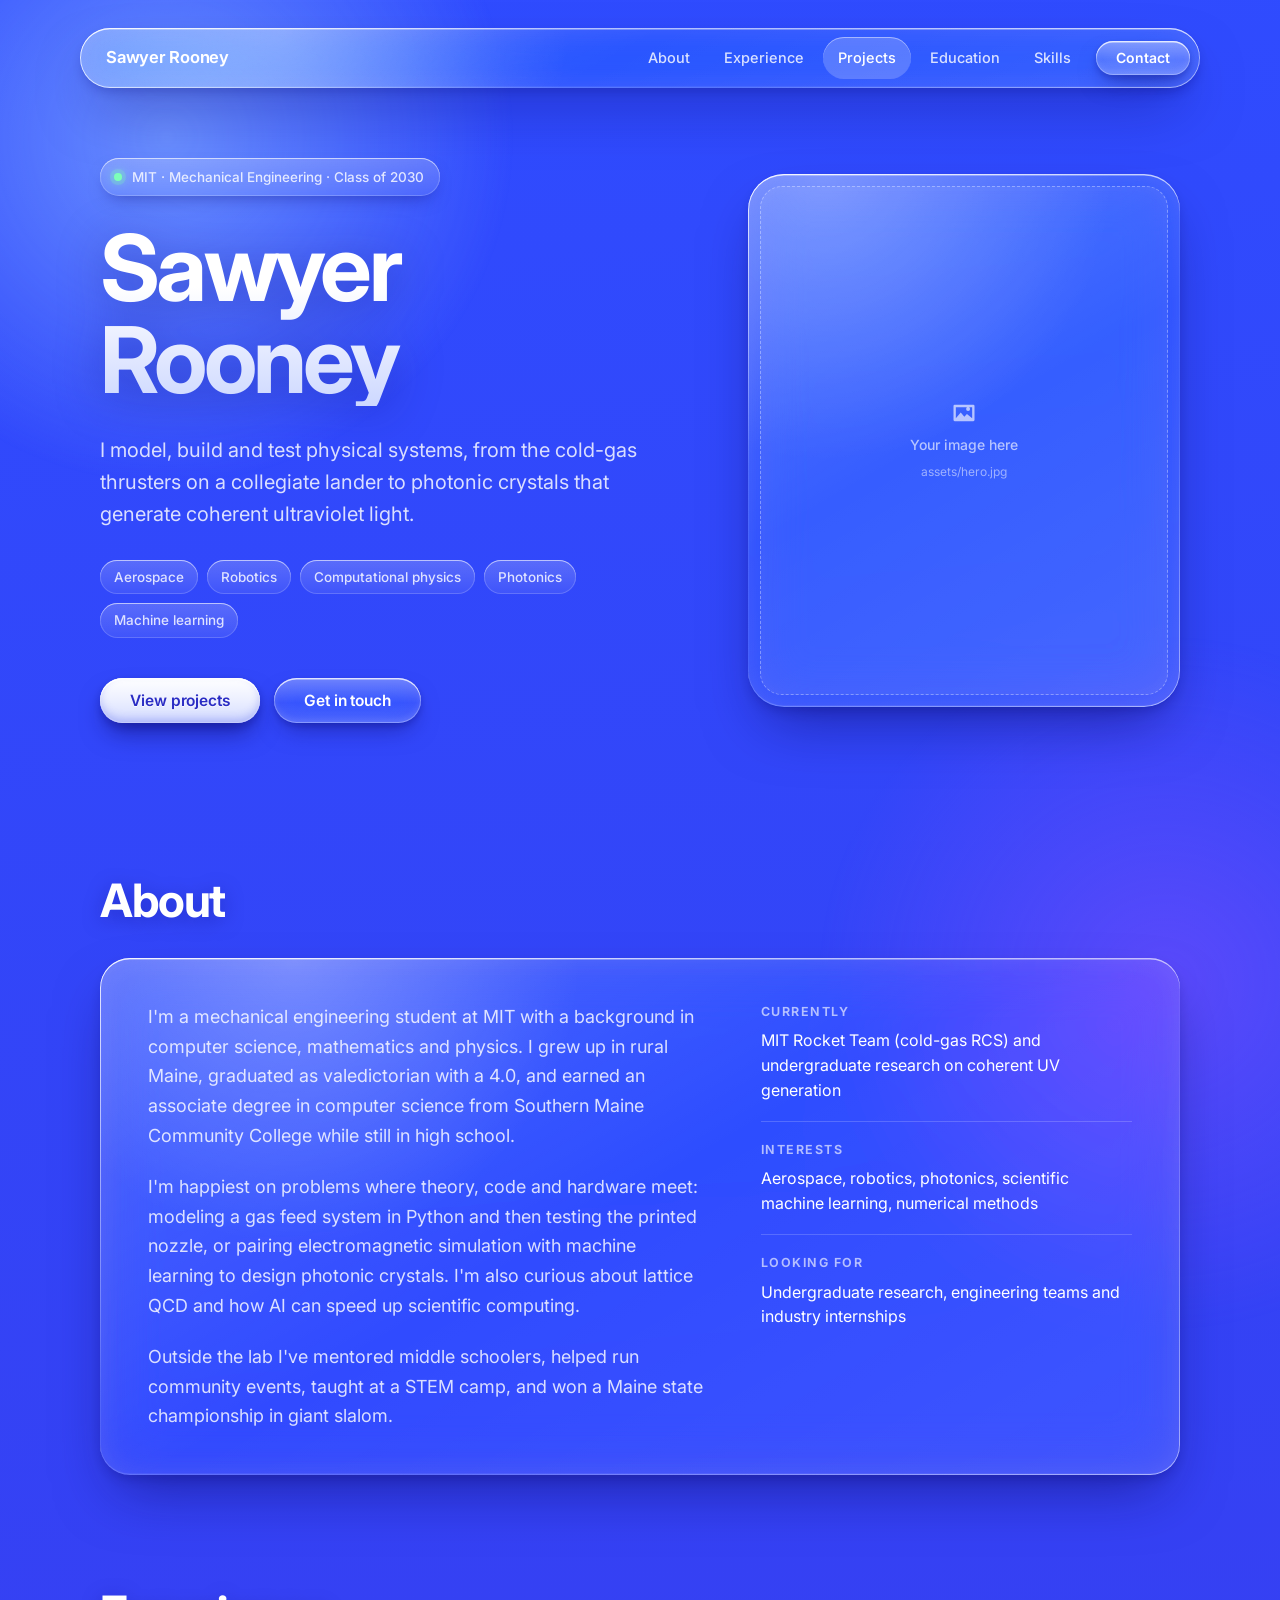
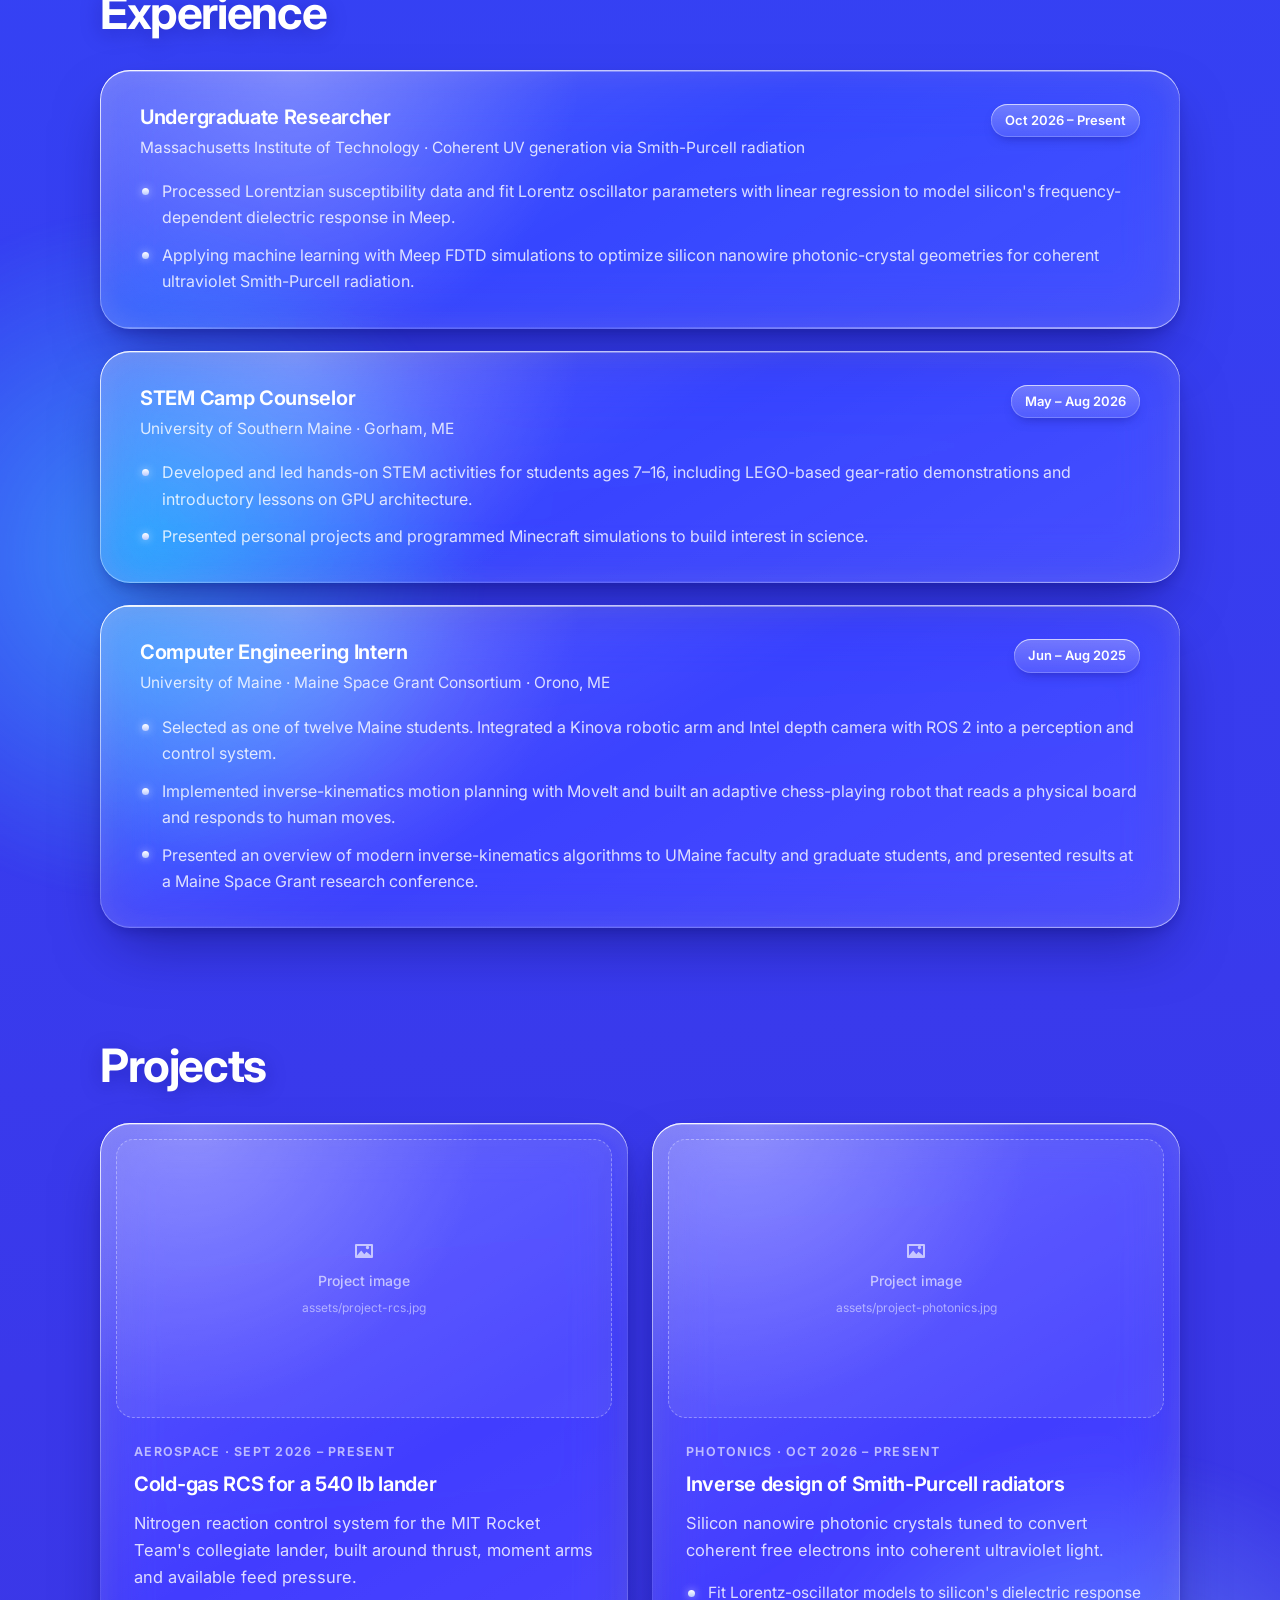
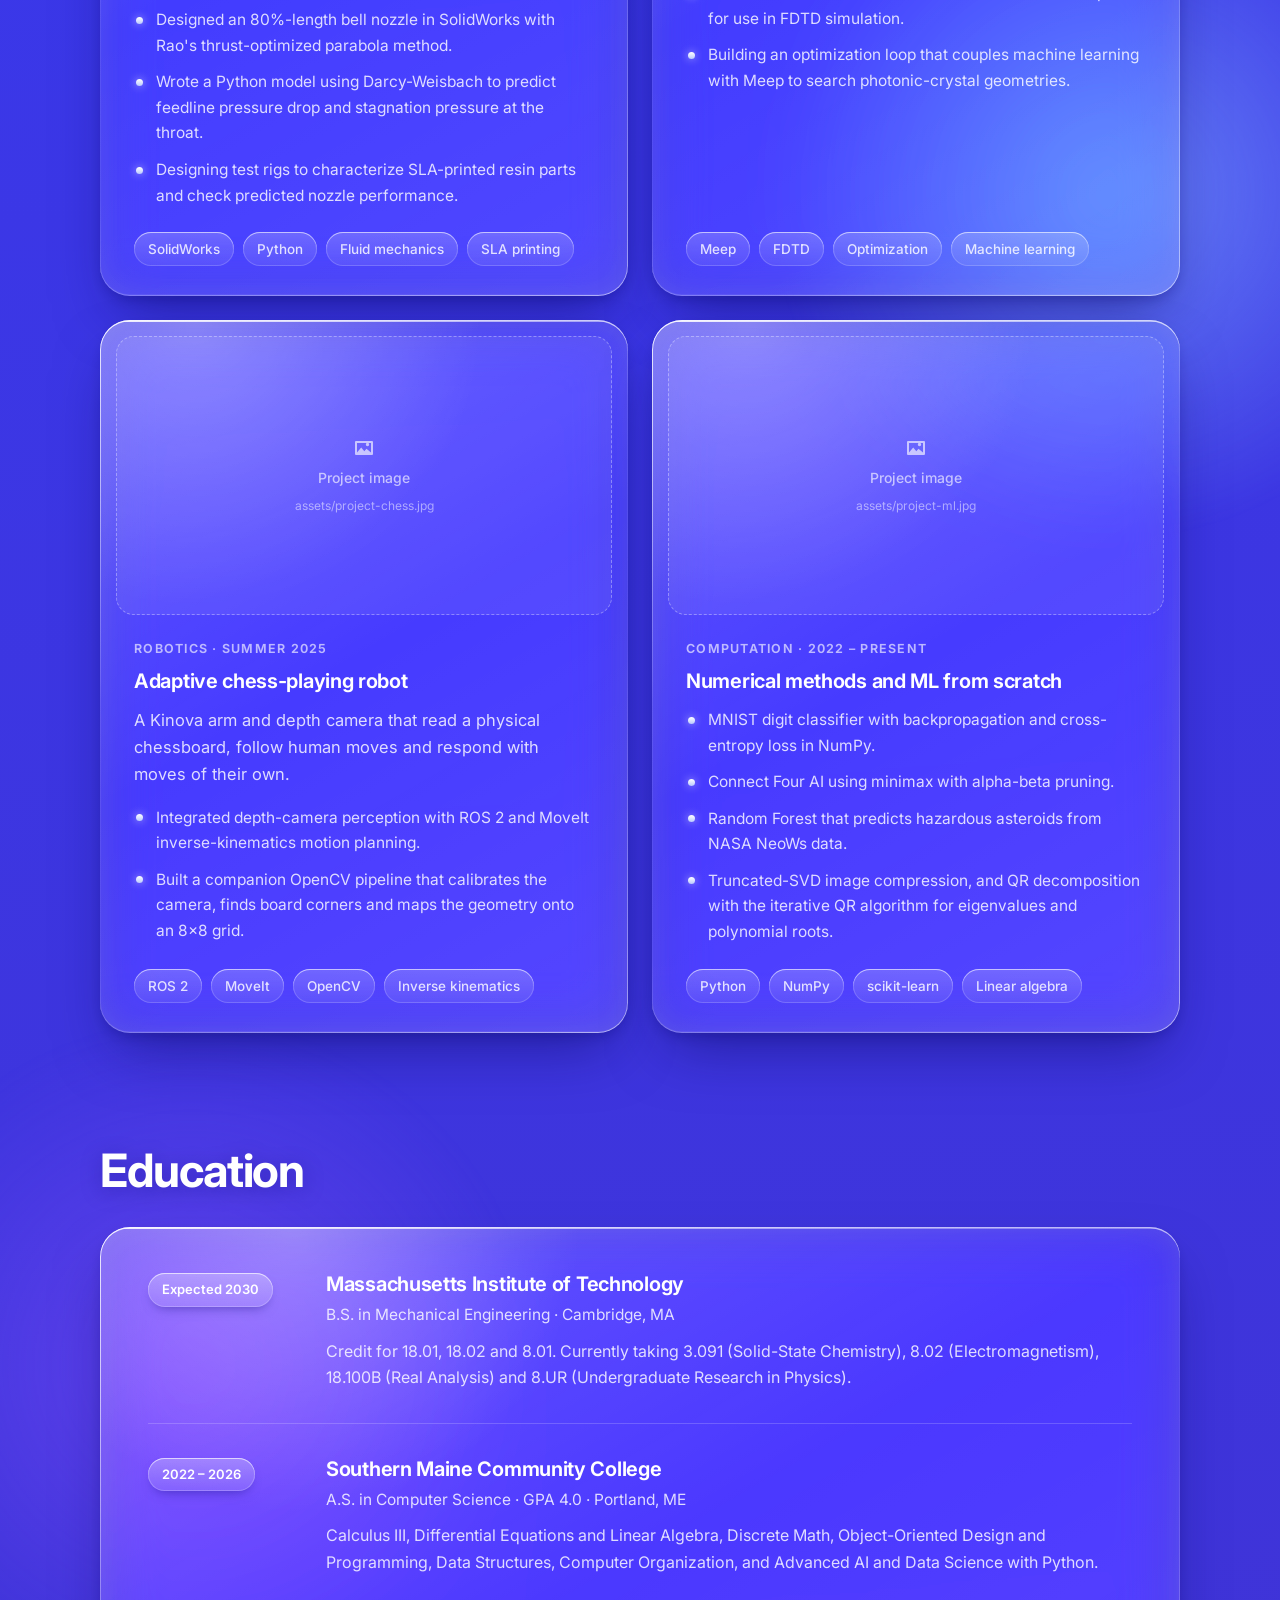
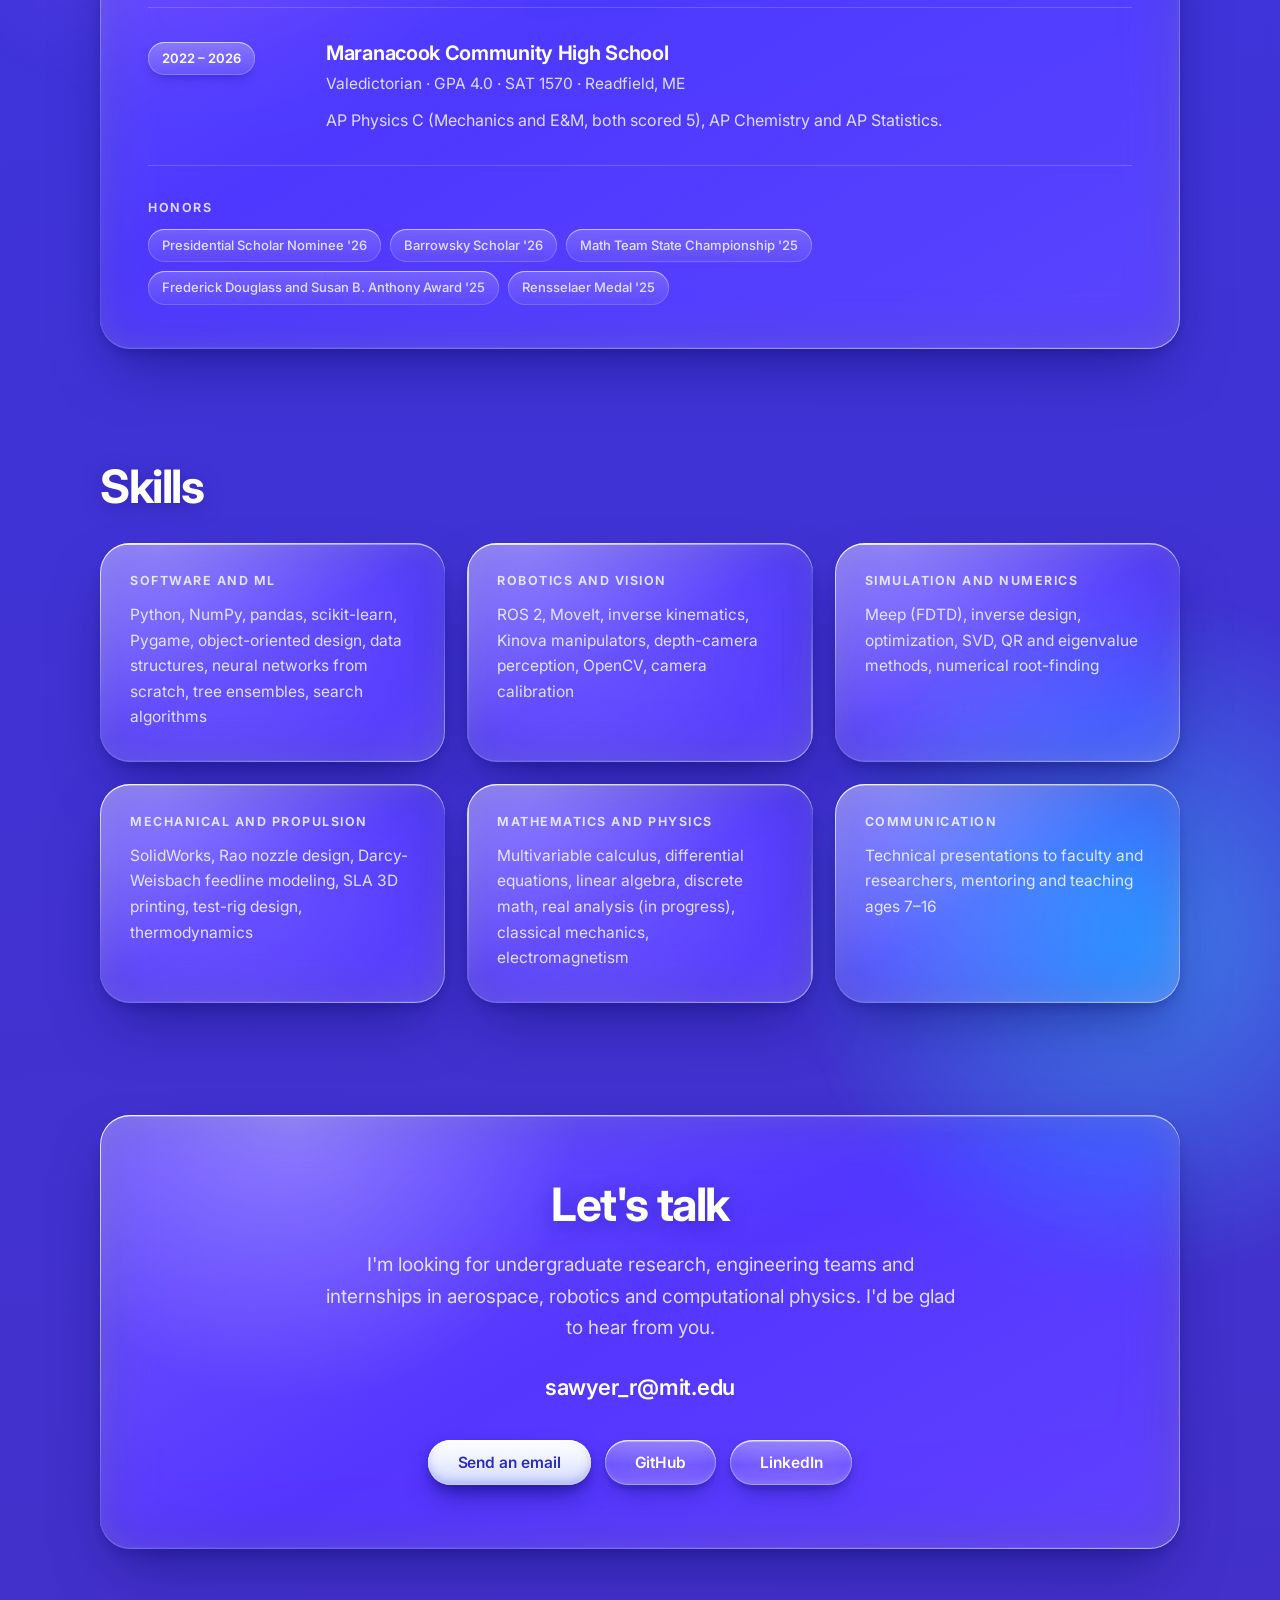
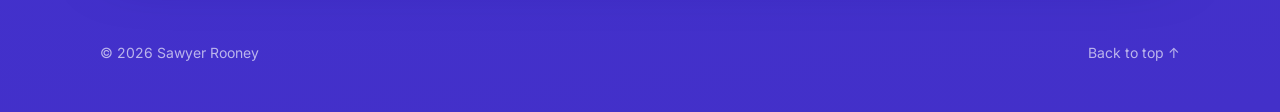
==== index.html @ 0adfd950 "Add files via upload" ====
<!doctype html>
<html lang="en">
<head>
  <meta charset="utf-8">
  <meta name="viewport" content="width=device-width, initial-scale=1">
  <title>Sawyer Rooney | Mechanical Engineering at MIT</title>
  <meta name="description" content="Sawyer Rooney is an MIT mechanical engineering student working on aerospace propulsion, robotics, computational physics and photonics.">
  <meta name="theme-color" content="#3236e4">
  <link rel="preconnect" href="https://fonts.googleapis.com">
  <link rel="preconnect" href="https://fonts.gstatic.com" crossorigin>
  <link href="https://fonts.googleapis.com/css2?family=Inter:wght@400;500;600;700&display=swap" rel="stylesheet">
  <link rel="stylesheet" href="styles.css">
</head>
<body>

<div class="bg" aria-hidden="true"><i class="orb o1"></i><i class="orb o2"></i><i class="orb o3"></i><i class="orb o4"></i><i class="orb o5"></i><i class="orb o6"></i></div>

<header class="nav-wrap">
  <nav class="nav glass" aria-label="Primary">
    <a class="mark" href="#top">Sawyer Rooney</a>
    <div class="nav-links">
      <a href="#about">About</a>
      <a href="#experience">Experience</a>
      <a href="#projects">Projects</a>
      <a href="#education">Education</a>
      <a href="#skills">Skills</a>
      <a href="#contact" class="btn glass-btn small">Contact</a>
    </div>
  </nav>
</header>

<main id="top">

  <!-- HERO -->
  <section class="hero wrap">
    <div class="hero-copy">
      <p class="status"><span class="dot" aria-hidden="true"></span>MIT &middot; Mechanical Engineering &middot; Class of 2030</p>
      <h1>Sawyer Rooney</h1>
      <p class="sub">I model, build and test physical systems, from the cold-gas thrusters on a collegiate lander to photonic crystals that generate coherent ultraviolet light.</p>
      <ul class="chips" aria-label="Focus areas">
        <li>Aerospace</li><li>Robotics</li><li>Computational physics</li><li>Photonics</li><li>Machine learning</li>
      </ul>
      <div class="actions">
        <a class="btn primary" href="#projects">View projects</a>
        <a class="btn glass-btn" href="#contact">Get in touch</a>
      </div>
    </div>

    <!-- Add your photo or image at assets/hero.jpg (see README) -->
    <figure class="hero-frame glass">
      <div class="media portrait">
        <span class="media-ph"><svg viewBox="0 0 24 24" width="28" height="28" aria-hidden="true"><path d="M4 5h16a1 1 0 0 1 1 1v12a1 1 0 0 1-1 1H4a1 1 0 0 1-1-1V6a1 1 0 0 1 1-1Zm1 11.6 4.2-5 3.1 3.6 2.2-2.4L19 16.6V7H5v9.6ZM15.5 10.2a1.7 1.7 0 1 1 0-3.4 1.7 1.7 0 0 1 0 3.4Z" fill="currentColor"/></svg>Your image here<small>assets/hero.jpg</small></span>
        <img src="assets/hero.jpg" alt="Sawyer Rooney" onerror="this.remove()">
      </div>
    </figure>
  </section>

  <!-- ABOUT -->
  <section id="about" class="section wrap">
    <h2>About</h2>
    <div class="panel glass about">
      <div class="prose">
        <p>I'm a mechanical engineering student at MIT with a background in computer science, mathematics and physics. I grew up in rural Maine, graduated as valedictorian with a 4.0, and earned an associate degree in computer science from Southern Maine Community College while still in high school.</p>
        <p>I'm happiest on problems where theory, code and hardware meet: modeling a gas feed system in Python and then testing the printed nozzle, or pairing electromagnetic simulation with machine learning to design photonic crystals. I'm also curious about lattice QCD and how AI can speed up scientific computing.</p>
        <p>Outside the lab I've mentored middle schoolers, helped run community events, taught at a STEM camp, and won a Maine state championship in giant slalom.</p>
      </div>
      <dl class="facts">
        <div><dt>Currently</dt><dd>MIT Rocket Team (cold-gas RCS) and undergraduate research on coherent UV generation</dd></div>
        <div><dt>Interests</dt><dd>Aerospace, robotics, photonics, scientific machine learning, numerical methods</dd></div>
        <div><dt>Looking for</dt><dd>Undergraduate research, engineering teams and industry internships</dd></div>
      </dl>
    </div>
  </section>

  <!-- EXPERIENCE -->
  <section id="experience" class="section wrap">
    <h2>Experience</h2>
    <div class="stack">

      <article class="item glass">
        <header class="item-head">
          <div>
            <h3>Undergraduate Researcher</h3>
            <p class="org">Massachusetts Institute of Technology &middot; Coherent UV generation via Smith-Purcell radiation</p>
          </div>
          <span class="pill">Oct 2026 &ndash; Present</span>
        </header>
        <ul class="bullets">
          <li>Processed Lorentzian susceptibility data and fit Lorentz oscillator parameters with linear regression to model silicon's frequency-dependent dielectric response in Meep.</li>
          <li>Applying machine learning with Meep FDTD simulations to optimize silicon nanowire photonic-crystal geometries for coherent ultraviolet Smith-Purcell radiation.</li>
        </ul>
      </article>

      <article class="item glass">
        <header class="item-head">
          <div>
            <h3>STEM Camp Counselor</h3>
            <p class="org">University of Southern Maine &middot; Gorham, ME</p>
          </div>
          <span class="pill">May &ndash; Aug 2026</span>
        </header>
        <ul class="bullets">
          <li>Developed and led hands-on STEM activities for students ages 7&ndash;16, including LEGO-based gear-ratio demonstrations and introductory lessons on GPU architecture.</li>
          <li>Presented personal projects and programmed Minecraft simulations to build interest in science.</li>
        </ul>
      </article>

      <article class="item glass">
        <header class="item-head">
          <div>
            <h3>Computer Engineering Intern</h3>
            <p class="org">University of Maine &middot; Maine Space Grant Consortium &middot; Orono, ME</p>
          </div>
          <span class="pill">Jun &ndash; Aug 2025</span>
        </header>
        <ul class="bullets">
          <li>Selected as one of twelve Maine students. Integrated a Kinova robotic arm and Intel depth camera with ROS 2 into a perception and control system.</li>
          <li>Implemented inverse-kinematics motion planning with MoveIt and built an adaptive chess-playing robot that reads a physical board and responds to human moves.</li>
          <li>Presented an overview of modern inverse-kinematics algorithms to UMaine faculty and graduate students, and presented results at a Maine Space Grant research conference.</li>
        </ul>
      </article>

    </div>
  </section>

  <!-- PROJECTS -->
  <section id="projects" class="section wrap">
    <h2>Projects</h2>
    <div class="cards">

      <article class="card glass">
        <div class="media wide">
          <span class="media-ph"><svg viewBox="0 0 24 24" width="24" height="24" aria-hidden="true"><path d="M4 5h16a1 1 0 0 1 1 1v12a1 1 0 0 1-1 1H4a1 1 0 0 1-1-1V6a1 1 0 0 1 1-1Zm1 11.6 4.2-5 3.1 3.6 2.2-2.4L19 16.6V7H5v9.6ZM15.5 10.2a1.7 1.7 0 1 1 0-3.4 1.7 1.7 0 0 1 0 3.4Z" fill="currentColor"/></svg>Project image<small>assets/project-rcs.jpg</small></span>
          <img src="assets/project-rcs.jpg" alt="Cold-gas RCS project" onerror="this.remove()">
        </div>
        <p class="kicker">Aerospace &middot; Sept 2026 &ndash; Present</p>
        <h3>Cold-gas RCS for a 540 lb lander</h3>
        <p class="lead">Nitrogen reaction control system for the MIT Rocket Team's collegiate lander, built around thrust, moment arms and available feed pressure.</p>
        <ul class="bullets">
          <li>Designed an 80%-length bell nozzle in SolidWorks with Rao's thrust-optimized parabola method.</li>
          <li>Wrote a Python model using Darcy-Weisbach to predict feedline pressure drop and stagnation pressure at the throat.</li>
          <li>Designing test rigs to characterize SLA-printed resin parts and check predicted nozzle performance.</li>
        </ul>
        <ul class="chips"><li>SolidWorks</li><li>Python</li><li>Fluid mechanics</li><li>SLA printing</li></ul>
      </article>

      <article class="card glass">
        <div class="media wide">
          <span class="media-ph"><svg viewBox="0 0 24 24" width="24" height="24" aria-hidden="true"><path d="M4 5h16a1 1 0 0 1 1 1v12a1 1 0 0 1-1 1H4a1 1 0 0 1-1-1V6a1 1 0 0 1 1-1Zm1 11.6 4.2-5 3.1 3.6 2.2-2.4L19 16.6V7H5v9.6ZM15.5 10.2a1.7 1.7 0 1 1 0-3.4 1.7 1.7 0 0 1 0 3.4Z" fill="currentColor"/></svg>Project image<small>assets/project-photonics.jpg</small></span>
          <img src="assets/project-photonics.jpg" alt="Smith-Purcell photonics project" onerror="this.remove()">
        </div>
        <p class="kicker">Photonics &middot; Oct 2026 &ndash; Present</p>
        <h3>Inverse design of Smith-Purcell radiators</h3>
        <p class="lead">Silicon nanowire photonic crystals tuned to convert coherent free electrons into coherent ultraviolet light.</p>
        <ul class="bullets">
          <li>Fit Lorentz-oscillator models to silicon's dielectric response for use in FDTD simulation.</li>
          <li>Building an optimization loop that couples machine learning with Meep to search photonic-crystal geometries.</li>
        </ul>
        <ul class="chips"><li>Meep</li><li>FDTD</li><li>Optimization</li><li>Machine learning</li></ul>
      </article>

      <article class="card glass">
        <div class="media wide">
          <span class="media-ph"><svg viewBox="0 0 24 24" width="24" height="24" aria-hidden="true"><path d="M4 5h16a1 1 0 0 1 1 1v12a1 1 0 0 1-1 1H4a1 1 0 0 1-1-1V6a1 1 0 0 1 1-1Zm1 11.6 4.2-5 3.1 3.6 2.2-2.4L19 16.6V7H5v9.6ZM15.5 10.2a1.7 1.7 0 1 1 0-3.4 1.7 1.7 0 0 1 0 3.4Z" fill="currentColor"/></svg>Project image<small>assets/project-chess.jpg</small></span>
          <img src="assets/project-chess.jpg" alt="Adaptive chess-playing robot" onerror="this.remove()">
        </div>
        <p class="kicker">Robotics &middot; Summer 2025</p>
        <h3>Adaptive chess-playing robot</h3>
        <p class="lead">A Kinova arm and depth camera that read a physical chessboard, follow human moves and respond with moves of their own.</p>
        <ul class="bullets">
          <li>Integrated depth-camera perception with ROS 2 and MoveIt inverse-kinematics motion planning.</li>
          <li>Built a companion OpenCV pipeline that calibrates the camera, finds board corners and maps the geometry onto an 8&times;8 grid.</li>
        </ul>
        <ul class="chips"><li>ROS 2</li><li>MoveIt</li><li>OpenCV</li><li>Inverse kinematics</li></ul>
      </article>

      <article class="card glass">
        <div class="media wide">
          <span class="media-ph"><svg viewBox="0 0 24 24" width="24" height="24" aria-hidden="true"><path d="M4 5h16a1 1 0 0 1 1 1v12a1 1 0 0 1-1 1H4a1 1 0 0 1-1-1V6a1 1 0 0 1 1-1Zm1 11.6 4.2-5 3.1 3.6 2.2-2.4L19 16.6V7H5v9.6ZM15.5 10.2a1.7 1.7 0 1 1 0-3.4 1.7 1.7 0 0 1 0 3.4Z" fill="currentColor"/></svg>Project image<small>assets/project-ml.jpg</small></span>
          <img src="assets/project-ml.jpg" alt="Numerical methods and ML projects" onerror="this.remove()">
        </div>
        <p class="kicker">Computation &middot; 2022 &ndash; Present</p>
        <h3>Numerical methods and ML from scratch</h3>
        <ul class="bullets">
          <li>MNIST digit classifier with backpropagation and cross-entropy loss in NumPy.</li>
          <li>Connect Four AI using minimax with alpha-beta pruning.</li>
          <li>Random Forest that predicts hazardous asteroids from NASA NeoWs data.</li>
          <li>Truncated-SVD image compression, and QR decomposition with the iterative QR algorithm for eigenvalues and polynomial roots.</li>
        </ul>
        <ul class="chips"><li>Python</li><li>NumPy</li><li>scikit-learn</li><li>Linear algebra</li></ul>
      </article>

    </div>
  </section>

  <!-- EDUCATION -->
  <section id="education" class="section wrap">
    <h2>Education</h2>
    <div class="panel glass edu">

      <article class="edu-row">
        <div class="edu-meta"><span class="pill">Expected 2030</span></div>
        <div>
          <h3>Massachusetts Institute of Technology</h3>
          <p class="org">B.S. in Mechanical Engineering &middot; Cambridge, MA</p>
          <p class="muted">Credit for 18.01, 18.02 and 8.01. Currently taking 3.091 (Solid-State Chemistry), 8.02 (Electromagnetism), 18.100B (Real Analysis) and 8.UR (Undergraduate Research in Physics).</p>
        </div>
      </article>

      <article class="edu-row">
        <div class="edu-meta"><span class="pill">2022 &ndash; 2026</span></div>
        <div>
          <h3>Southern Maine Community College</h3>
          <p class="org">A.S. in Computer Science &middot; GPA 4.0 &middot; Portland, ME</p>
          <p class="muted">Calculus III, Differential Equations and Linear Algebra, Discrete Math, Object-Oriented Design and Programming, Data Structures, Computer Organization, and Advanced AI and Data Science with Python.</p>
        </div>
      </article>

      <article class="edu-row">
        <div class="edu-meta"><span class="pill">2022 &ndash; 2026</span></div>
        <div>
          <h3>Maranacook Community High School</h3>
          <p class="org">Valedictorian &middot; GPA 4.0 &middot; SAT 1570 &middot; Readfield, ME</p>
          <p class="muted">AP Physics C (Mechanics and E&amp;M, both scored 5), AP Chemistry and AP Statistics.</p>
        </div>
      </article>

      <div class="honors">
        <h3 class="label">Honors</h3>
        <ul class="chips">
          <li>Presidential Scholar Nominee '26</li>
          <li>Barrowsky Scholar '26</li>
          <li>Math Team State Championship '25</li>
          <li>Frederick Douglass and Susan B. Anthony Award '25</li>
          <li>Rensselaer Medal '25</li>
        </ul>
      </div>
    </div>
  </section>

  <!-- SKILLS -->
  <section id="skills" class="section wrap">
    <h2>Skills</h2>
    <div class="skills">
      <div class="skill glass">
        <h3 class="label">Software and ML</h3>
        <p>Python, NumPy, pandas, scikit-learn, Pygame, object-oriented design, data structures, neural networks from scratch, tree ensembles, search algorithms</p>
      </div>
      <div class="skill glass">
        <h3 class="label">Robotics and vision</h3>
        <p>ROS 2, MoveIt, inverse kinematics, Kinova manipulators, depth-camera perception, OpenCV, camera calibration</p>
      </div>
      <div class="skill glass">
        <h3 class="label">Simulation and numerics</h3>
        <p>Meep (FDTD), inverse design, optimization, SVD, QR and eigenvalue methods, numerical root-finding</p>
      </div>
      <div class="skill glass">
        <h3 class="label">Mechanical and propulsion</h3>
        <p>SolidWorks, Rao nozzle design, Darcy-Weisbach feedline modeling, SLA 3D printing, test-rig design, thermodynamics</p>
      </div>
      <div class="skill glass">
        <h3 class="label">Mathematics and physics</h3>
        <p>Multivariable calculus, differential equations, linear algebra, discrete math, real analysis (in progress), classical mechanics, electromagnetism</p>
      </div>
      <div class="skill glass">
        <h3 class="label">Communication</h3>
        <p>Technical presentations to faculty and researchers, mentoring and teaching ages 7&ndash;16</p>
      </div>
    </div>
  </section>

  <!-- CONTACT -->
  <section id="contact" class="section wrap">
    <div class="panel glass contact">
      <h2>Let's talk</h2>
      <p class="contact-lede">I'm looking for undergraduate research, engineering teams and internships in aerospace, robotics and computational physics. I'd be glad to hear from you.</p>
      <p class="email">sawyer_r@mit.edu</p>
      <div class="actions center">
        <a class="btn primary" href="mailto:sawyer_r@mit.edu">Send an email</a>
        <a class="btn glass-btn" href="https://github.com/YOUR-USERNAME">GitHub</a>
        <a class="btn glass-btn" href="https://www.linkedin.com/in/YOUR-HANDLE">LinkedIn</a>
      </div>
    </div>
  </section>

</main>

<footer class="footer wrap">
  <span>&copy; <span id="yr">2026</span> Sawyer Rooney</span>
  <a href="#top">Back to top &uarr;</a>
</footer>

<script src="script.js"></script>
</body>
</html>
---- styles.css ----
/* Layout: floating glass nav, hero with image frame, then stacked glass panels over a blue-violet backdrop. */
:root{
  --base-1:#2f4cff;      /* vibrant blue */
  --base-2:#3a38ea;      /* blue, a touch toward violet */
  --base-3:#4330c9;      /* deep end, slightly purple */
  --glow-blue:#79a0ff;
  --glow-violet:#8350ff;
  --glow-cyan:#3fbcff;
  --ink:#ffffff;
  --ink-soft:rgba(255,255,255,.82);
  --ink-mute:rgba(255,255,255,.64);
  --sans:"Inter",ui-sans-serif,system-ui,-apple-system,"SF Pro Text","Segoe UI",Roboto,Helvetica,Arial,sans-serif;
  --wrap:1120px;
  color-scheme:dark;
}

*{box-sizing:border-box}
html{scroll-behavior:smooth;scroll-padding-top:110px}
body{
  margin:0;
  font-family:var(--sans);
  font-size:17px;line-height:1.65;
  color:var(--ink);
  background:var(--base-2);
  -webkit-font-smoothing:antialiased;
  position:relative;
  overflow-x:hidden;
}
body::before{ /* fills the phone's top inset */
  content:"";position:fixed;inset:0 0 auto;height:env(safe-area-inset-top,0px);z-index:40;background:var(--base-1);
}
.wrap{
  max-width:var(--wrap);margin:0 auto;
  padding-left:max(20px,env(safe-area-inset-left,0px));
  padding-right:max(20px,env(safe-area-inset-right,0px));
}
a{color:inherit;text-decoration:none}
h1,h2,h3,p,ul,dl,dd,figure{margin:0}
ul{padding:0;list-style:none}
:focus-visible{outline:2px solid #fff;outline-offset:3px;border-radius:12px}

/* ---------- backdrop ---------- */
.bg{
  position:absolute;inset:0;z-index:-1;overflow:hidden;
  background:linear-gradient(175deg,var(--base-1) 0%,var(--base-2) 45%,var(--base-3) 100%);
}
.orb{position:absolute;width:62vmax;height:62vmax;max-width:900px;max-height:900px;border-radius:50%;will-change:transform;animation:drift 30s ease-in-out infinite alternate}
.o1{left:-18%;top:-4%;background:radial-gradient(circle,var(--glow-blue) 0%,transparent 62%);opacity:.8}
.o2{right:-22%;top:9%;background:radial-gradient(circle,var(--glow-violet) 0%,transparent 62%);opacity:.5;animation-duration:36s;animation-direction:alternate-reverse}
.o3{left:-20%;top:27%;background:radial-gradient(circle,var(--glow-cyan) 0%,transparent 62%);opacity:.6;animation-duration:34s}
.o4{right:-18%;top:46%;background:radial-gradient(circle,var(--glow-blue) 0%,transparent 62%);opacity:.7;animation-duration:40s;animation-direction:alternate-reverse}
.o5{left:-16%;top:64%;background:radial-gradient(circle,var(--glow-violet) 0%,transparent 62%);opacity:.5}
.o6{right:-20%;top:82%;background:radial-gradient(circle,var(--glow-cyan) 0%,transparent 62%);opacity:.55;animation-duration:38s}
@keyframes drift{to{transform:translate3d(4vmax,3vmax,0) scale(1.08)}}

/* ---------- liquid glass ---------- */
.glass{
  position:relative;
  border-radius:30px;
  background:linear-gradient(150deg,rgba(255,255,255,.22) 0%,rgba(255,255,255,.07) 48%,rgba(255,255,255,.13) 100%);
  -webkit-backdrop-filter:blur(28px) saturate(185%) brightness(1.06);
  backdrop-filter:blur(28px) saturate(185%) brightness(1.06);
  box-shadow:
    inset 0 1.5px 0 rgba(255,255,255,.6),
    inset 0 -1.5px 1px rgba(255,255,255,.12),
    inset 0 0 28px rgba(255,255,255,.07),
    0 28px 60px -18px rgba(14,12,110,.6),
    0 6px 14px -4px rgba(14,12,110,.3);
  transition:transform .35s cubic-bezier(.2,.8,.2,1),box-shadow .35s;
}
.glass::before{ /* moving specular highlight */
  content:"";position:absolute;inset:0;border-radius:inherit;z-index:-1;pointer-events:none;
  background:radial-gradient(520px circle at var(--mx,18%) var(--my,0%),rgba(255,255,255,.26),transparent 55%);
}
.glass::after{ /* bright rim that fades along the edge */
  content:"";position:absolute;inset:0;border-radius:inherit;padding:1.2px;pointer-events:none;
  background:linear-gradient(150deg,rgba(255,255,255,.85),rgba(255,255,255,.08) 38%,rgba(255,255,255,.04) 62%,rgba(255,255,255,.5));
  -webkit-mask:linear-gradient(#000 0 0) content-box,linear-gradient(#000 0 0);
  -webkit-mask-composite:xor;mask-composite:exclude;
}
.card:hover,.item:hover,.skill:hover{
  transform:translateY(-5px);
  box-shadow:
    inset 0 1.5px 0 rgba(255,255,255,.7),
    inset 0 -1.5px 1px rgba(255,255,255,.16),
    inset 0 0 28px rgba(255,255,255,.09),
    0 38px 70px -18px rgba(14,12,110,.7),
    0 10px 20px -6px rgba(14,12,110,.35);
}

/* ---------- nav ---------- */
.nav-wrap{position:sticky;top:calc(14px + env(safe-area-inset-top,0px));z-index:30;padding:14px max(16px,env(safe-area-inset-left,0px)) 0}
.nav{
  max-width:var(--wrap);margin:0 auto;border-radius:999px;
  display:flex;align-items:center;justify-content:space-between;gap:20px;
  padding:9px 10px 9px 26px;
}
.nav:hover{transform:none}
.mark{font-weight:650;letter-spacing:-.015em;font-size:16.5px;white-space:nowrap}
.nav-links{display:flex;align-items:center;gap:4px;font-size:14.5px;font-weight:500}
.nav-links>a:not(.btn){
  padding:9px 15px;border-radius:999px;color:var(--ink-soft);
  transition:background .2s,color .2s;
}
.nav-links>a:not(.btn):hover{background:rgba(255,255,255,.14);color:#fff}
.nav-links>a.active{background:rgba(255,255,255,.2);color:#fff;box-shadow:inset 0 1px 0 rgba(255,255,255,.45)}
.nav-links .btn{margin-left:6px}

/* ---------- buttons ---------- */
.btn{
  position:relative;display:inline-flex;align-items:center;justify-content:center;
  padding:15px 30px;border-radius:999px;
  font:600 15.5px/1 var(--sans);letter-spacing:-.005em;cursor:pointer;
  transition:transform .18s cubic-bezier(.2,.8,.2,1),box-shadow .18s,filter .18s;
}
.btn.small{padding:10px 20px;font-size:14px}
.btn.primary{
  color:#2a2cc4;
  background:linear-gradient(180deg,#ffffff 0%,#eef1ff 45%,#d3dbff 100%);
  text-shadow:0 1px 0 rgba(255,255,255,.8);
  box-shadow:
    inset 0 1.5px 0 #fff,
    inset 0 -4px 8px rgba(80,92,235,.3),
    inset 0 0 0 1px rgba(255,255,255,.55),
    0 14px 26px -6px rgba(16,14,120,.65),
    0 4px 8px rgba(16,14,120,.3);
}
.btn.primary:hover{transform:translateY(-3px);filter:brightness(1.03);box-shadow:inset 0 1.5px 0 #fff,inset 0 -4px 8px rgba(80,92,235,.3),inset 0 0 0 1px rgba(255,255,255,.55),0 20px 34px -6px rgba(16,14,120,.7),0 6px 12px rgba(16,14,120,.3)}
.btn.primary:active{transform:translateY(1px) scale(.985);box-shadow:inset 0 2px 5px rgba(80,92,235,.4),inset 0 0 0 1px rgba(255,255,255,.5),0 5px 10px -2px rgba(16,14,120,.55)}
.btn.glass-btn{
  color:#fff;
  background:linear-gradient(180deg,rgba(255,255,255,.34) 0%,rgba(255,255,255,.1) 55%,rgba(255,255,255,.18) 100%);
  -webkit-backdrop-filter:blur(16px) saturate(170%);backdrop-filter:blur(16px) saturate(170%);
  box-shadow:
    inset 0 1.5px 0 rgba(255,255,255,.7),
    inset 0 -3px 6px rgba(255,255,255,.1),
    inset 0 0 0 1px rgba(255,255,255,.28),
    0 12px 24px -8px rgba(16,14,120,.55),
    0 3px 6px rgba(16,14,120,.25);
}
.btn.glass-btn:hover{transform:translateY(-3px);background:linear-gradient(180deg,rgba(255,255,255,.42) 0%,rgba(255,255,255,.14) 55%,rgba(255,255,255,.24) 100%)}
.btn.glass-btn:active{transform:translateY(1px) scale(.985);box-shadow:inset 0 2px 6px rgba(16,14,120,.3),inset 0 0 0 1px rgba(255,255,255,.25),0 4px 8px -2px rgba(16,14,120,.4)}

/* ---------- hero ---------- */
.hero{
  display:grid;grid-template-columns:minmax(0,1.15fr) minmax(0,.85fr);gap:64px;align-items:center;
  padding-top:84px;padding-bottom:96px;
}
.status{
  display:inline-flex;align-items:center;gap:10px;margin-bottom:26px;
  padding:8px 16px 8px 14px;border-radius:999px;font-size:13.5px;font-weight:500;color:var(--ink-soft);
  background:linear-gradient(180deg,rgba(255,255,255,.22),rgba(255,255,255,.08));
  box-shadow:inset 0 1px 0 rgba(255,255,255,.55),inset 0 0 0 1px rgba(255,255,255,.2),0 8px 18px -8px rgba(16,14,120,.5);
  -webkit-backdrop-filter:blur(14px);backdrop-filter:blur(14px);
}
.dot{width:8px;height:8px;border-radius:50%;background:#7dffb8;box-shadow:0 0 0 4px rgba(125,255,184,.22),0 0 12px #7dffb8}
h1{
  font-size:clamp(50px,7.4vw,92px);font-weight:700;letter-spacing:-.04em;line-height:1;
  background:linear-gradient(180deg,#fff 35%,#cdd8ff 100%);
  -webkit-background-clip:text;background-clip:text;color:transparent;
  filter:drop-shadow(0 8px 24px rgba(16,14,120,.4));
  text-wrap:balance;
}
.sub{margin-top:28px;font-size:20px;line-height:1.6;color:var(--ink-soft);max-width:30em}
.chips{display:flex;flex-wrap:wrap;gap:9px}
.hero .chips{margin-top:30px}
.chips li{
  padding:6px 14px;border-radius:999px;font-size:13.5px;font-weight:500;color:var(--ink-soft);
  background:linear-gradient(180deg,rgba(255,255,255,.2),rgba(255,255,255,.07));
  box-shadow:inset 0 1px 0 rgba(255,255,255,.5),inset 0 0 0 1px rgba(255,255,255,.18);
}
.actions{display:flex;flex-wrap:wrap;gap:14px;margin-top:40px}
.actions.center{justify-content:center}

.hero-frame{padding:12px;border-radius:36px}
.hero-frame:hover{transform:none}

/* ---------- image slots ---------- */
.media{
  position:relative;overflow:hidden;border-radius:22px;
  display:grid;place-items:center;
  background:rgba(255,255,255,.07);
  border:1.5px dashed rgba(255,255,255,.34);
}
.media.portrait{aspect-ratio:4/5}
.media.wide{aspect-ratio:16/9;border-radius:18px;margin-bottom:24px}
.media:has(img){border-color:transparent;background:none}
.media img{position:absolute;inset:0;width:100%;height:100%;object-fit:cover;display:block}
.media-ph{display:flex;flex-direction:column;align-items:center;gap:6px;text-align:center;font-size:14px;font-weight:500;color:var(--ink-mute);padding:16px}
.media-ph small{font-size:12px;font-weight:400;opacity:.8}

/* ---------- sections ---------- */
.section{padding-top:56px;padding-bottom:56px}
h2{
  font-size:clamp(32px,4vw,46px);font-weight:700;letter-spacing:-.03em;line-height:1.1;
  margin-bottom:32px;text-wrap:balance;
  text-shadow:0 4px 20px rgba(16,14,120,.35);
}
h3{font-size:20px;font-weight:650;letter-spacing:-.015em;line-height:1.35}
.label{font-size:12.5px;font-weight:650;letter-spacing:.12em;text-transform:uppercase;color:var(--ink-soft);margin-bottom:12px}
.org{color:var(--ink-soft);font-size:15.5px;margin-top:4px}
.muted{color:var(--ink-soft);font-size:16px;margin-top:10px}
.pill{
  display:inline-block;white-space:nowrap;padding:6px 14px;border-radius:999px;font-size:13px;font-weight:600;color:#fff;
  background:linear-gradient(180deg,rgba(255,255,255,.28),rgba(255,255,255,.1));
  box-shadow:inset 0 1px 0 rgba(255,255,255,.55),inset 0 0 0 1px rgba(255,255,255,.22),0 6px 12px -6px rgba(16,14,120,.5);
}
.bullets{display:grid;gap:11px;color:var(--ink-soft);font-size:16px}
.bullets li{position:relative;padding-left:22px}
.bullets li::before{
  content:"";position:absolute;left:2px;top:.62em;width:7px;height:7px;border-radius:50%;
  background:linear-gradient(180deg,#fff,#b9c9ff);box-shadow:0 0 8px rgba(255,255,255,.6);
}

.panel{padding:44px 48px}
.about{display:grid;grid-template-columns:minmax(0,1.5fr) minmax(0,1fr);gap:56px;align-items:start}
.prose{color:var(--ink-soft);font-size:18px}
.prose p+p{margin-top:1.2em}
.facts{display:grid;gap:0}
.facts div{padding:18px 0;border-bottom:1px solid rgba(255,255,255,.18)}
.facts div:first-child{padding-top:0}
.facts div:last-child{border-bottom:0;padding-bottom:0}
.facts dt{font-size:12.5px;font-weight:650;letter-spacing:.12em;text-transform:uppercase;color:var(--ink-mute);margin-bottom:6px}
.facts dd{font-size:16px;line-height:1.55}

.stack{display:grid;gap:22px}
.item{padding:34px 40px}
.item-head{display:flex;justify-content:space-between;align-items:flex-start;gap:20px;margin-bottom:18px}
.item-head>div{min-width:0}

.cards{display:grid;grid-template-columns:repeat(2,minmax(0,1fr));gap:24px}
.card{display:flex;flex-direction:column;padding:16px 16px 30px}
.card>*:not(.media){padding-left:18px;padding-right:18px}
.kicker{font-size:12.5px;font-weight:650;letter-spacing:.1em;text-transform:uppercase;color:var(--ink-mute);margin-bottom:8px}
.card h3{margin-bottom:12px}
.lead{color:var(--ink-soft);font-size:16.5px;margin-bottom:16px}
.card .bullets{font-size:15.5px}
.card .chips{margin-top:auto;padding-top:24px}
.card .bullets+.chips{margin-top:auto}

.edu{display:grid;gap:0;padding:12px 48px 44px}
.edu-row{display:grid;grid-template-columns:150px minmax(0,1fr);gap:28px;padding:32px 0;border-bottom:1px solid rgba(255,255,255,.18)}
.edu-meta{padding-top:2px}
.honors{padding-top:34px}
.honors .chips li{font-size:13px}

.skills{display:grid;grid-template-columns:repeat(3,minmax(0,1fr));gap:22px}
.skill{padding:30px 30px 32px}
.skill p{color:var(--ink-soft);font-size:15.5px}

.contact{text-align:center;padding:64px 48px}
.contact h2{margin-bottom:20px}
.contact-lede{max-width:34em;margin:0 auto;font-size:19px;color:var(--ink-soft)}
.email{margin-top:26px;font-size:22px;font-weight:600;letter-spacing:-.01em;user-select:all}
.contact .actions{margin-top:34px}

.footer{display:flex;justify-content:space-between;gap:16px;padding-top:36px;padding-bottom:48px;font-size:14px;color:var(--ink-mute)}
.footer a:hover{color:#fff}

/* ---------- responsive ---------- */
@media (max-width:960px){
  .hero{grid-template-columns:minmax(0,1fr);gap:48px;padding-top:60px;padding-bottom:64px}
  .hero-frame{max-width:420px}
  .about{grid-template-columns:minmax(0,1fr);gap:36px}
  .skills{grid-template-columns:repeat(2,minmax(0,1fr))}
  .panel{padding:36px 32px}
  .edu{padding:6px 32px 36px}
}
@media (max-width:720px){
  body{font-size:16px}
  .nav{flex-direction:column;align-items:stretch;gap:6px;border-radius:28px;padding:12px 12px 10px 20px}
  .nav-links{overflow-x:auto;gap:2px;padding:0 0 2px;scrollbar-width:none;
    -webkit-mask-image:linear-gradient(90deg,#000 88%,transparent);mask-image:linear-gradient(90deg,#000 88%,transparent)}
  .nav-links::-webkit-scrollbar{display:none}
  .nav-links>a{white-space:nowrap}
  .nav-links>a:not(.btn){padding:8px 12px}
  html{scroll-padding-top:150px}
  .section{padding-top:40px;padding-bottom:40px}
  .panel,.contact{padding:30px 22px}
  .edu{padding:2px 22px 30px}
  .item{padding:26px 22px}
  .item-head{flex-direction:column;gap:12px}
  .cards,.skills{grid-template-columns:minmax(0,1fr)}
  .card>*:not(.media){padding-left:10px;padding-right:10px}
  .edu-row{grid-template-columns:minmax(0,1fr);gap:12px;padding:26px 0}
  .glass{border-radius:26px}
  .actions .btn{flex:1 1 auto}
  .email{font-size:19px}
}
@media (prefers-reduced-motion:reduce){
  html{scroll-behavior:auto}
  .orb{animation:none}
  .glass,.btn{transition:none}
}
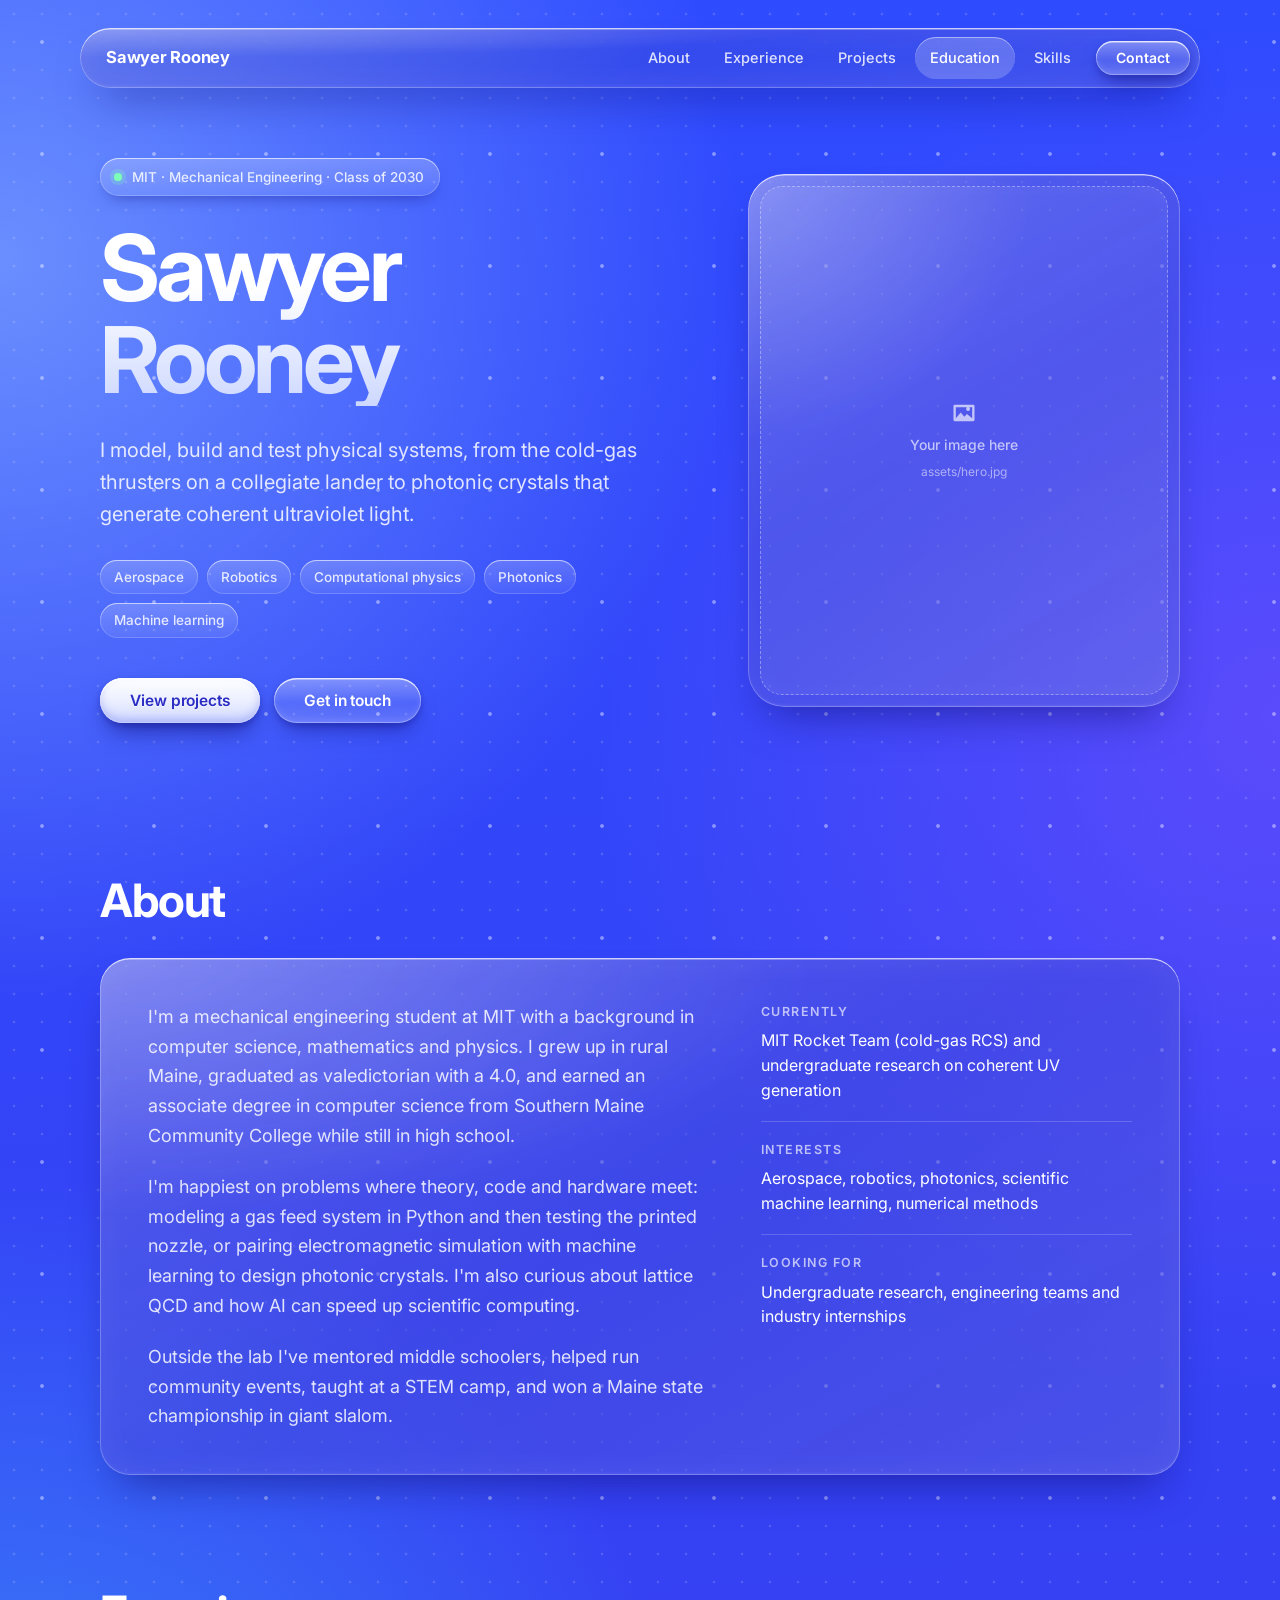
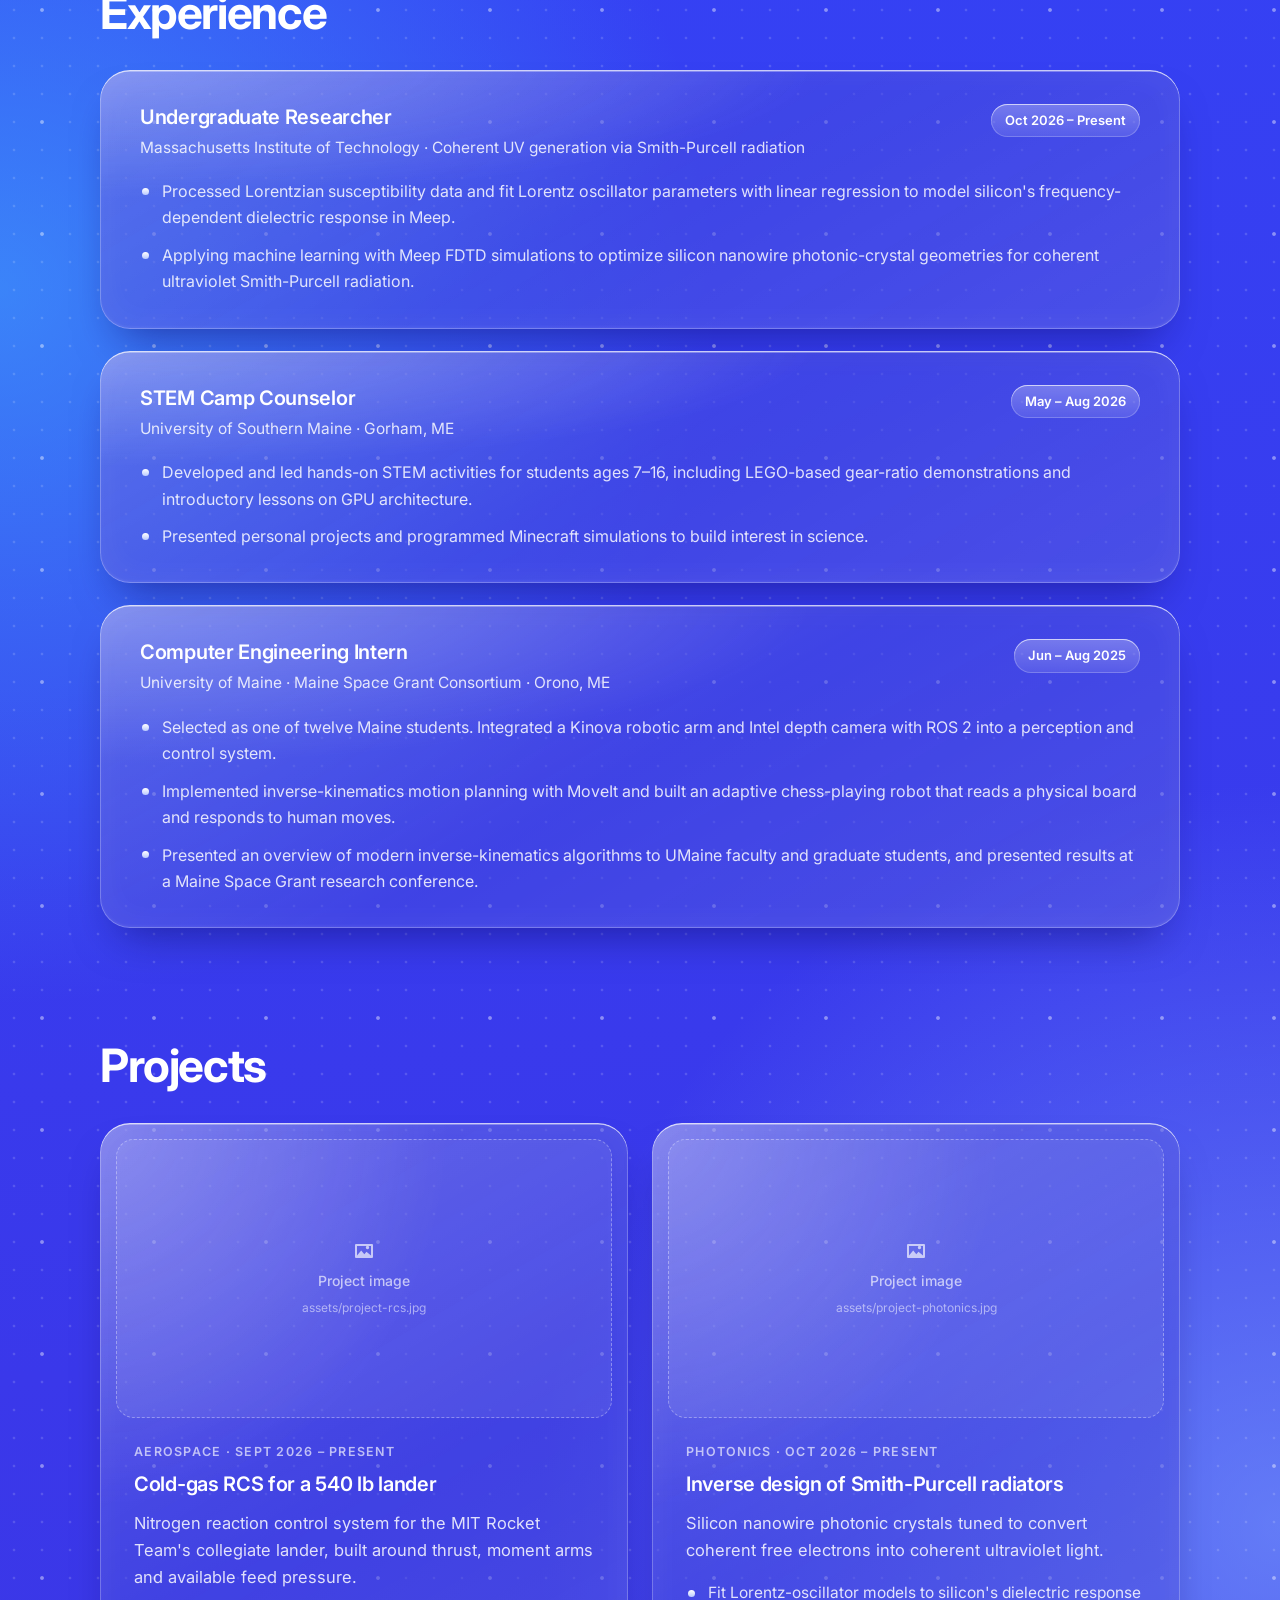
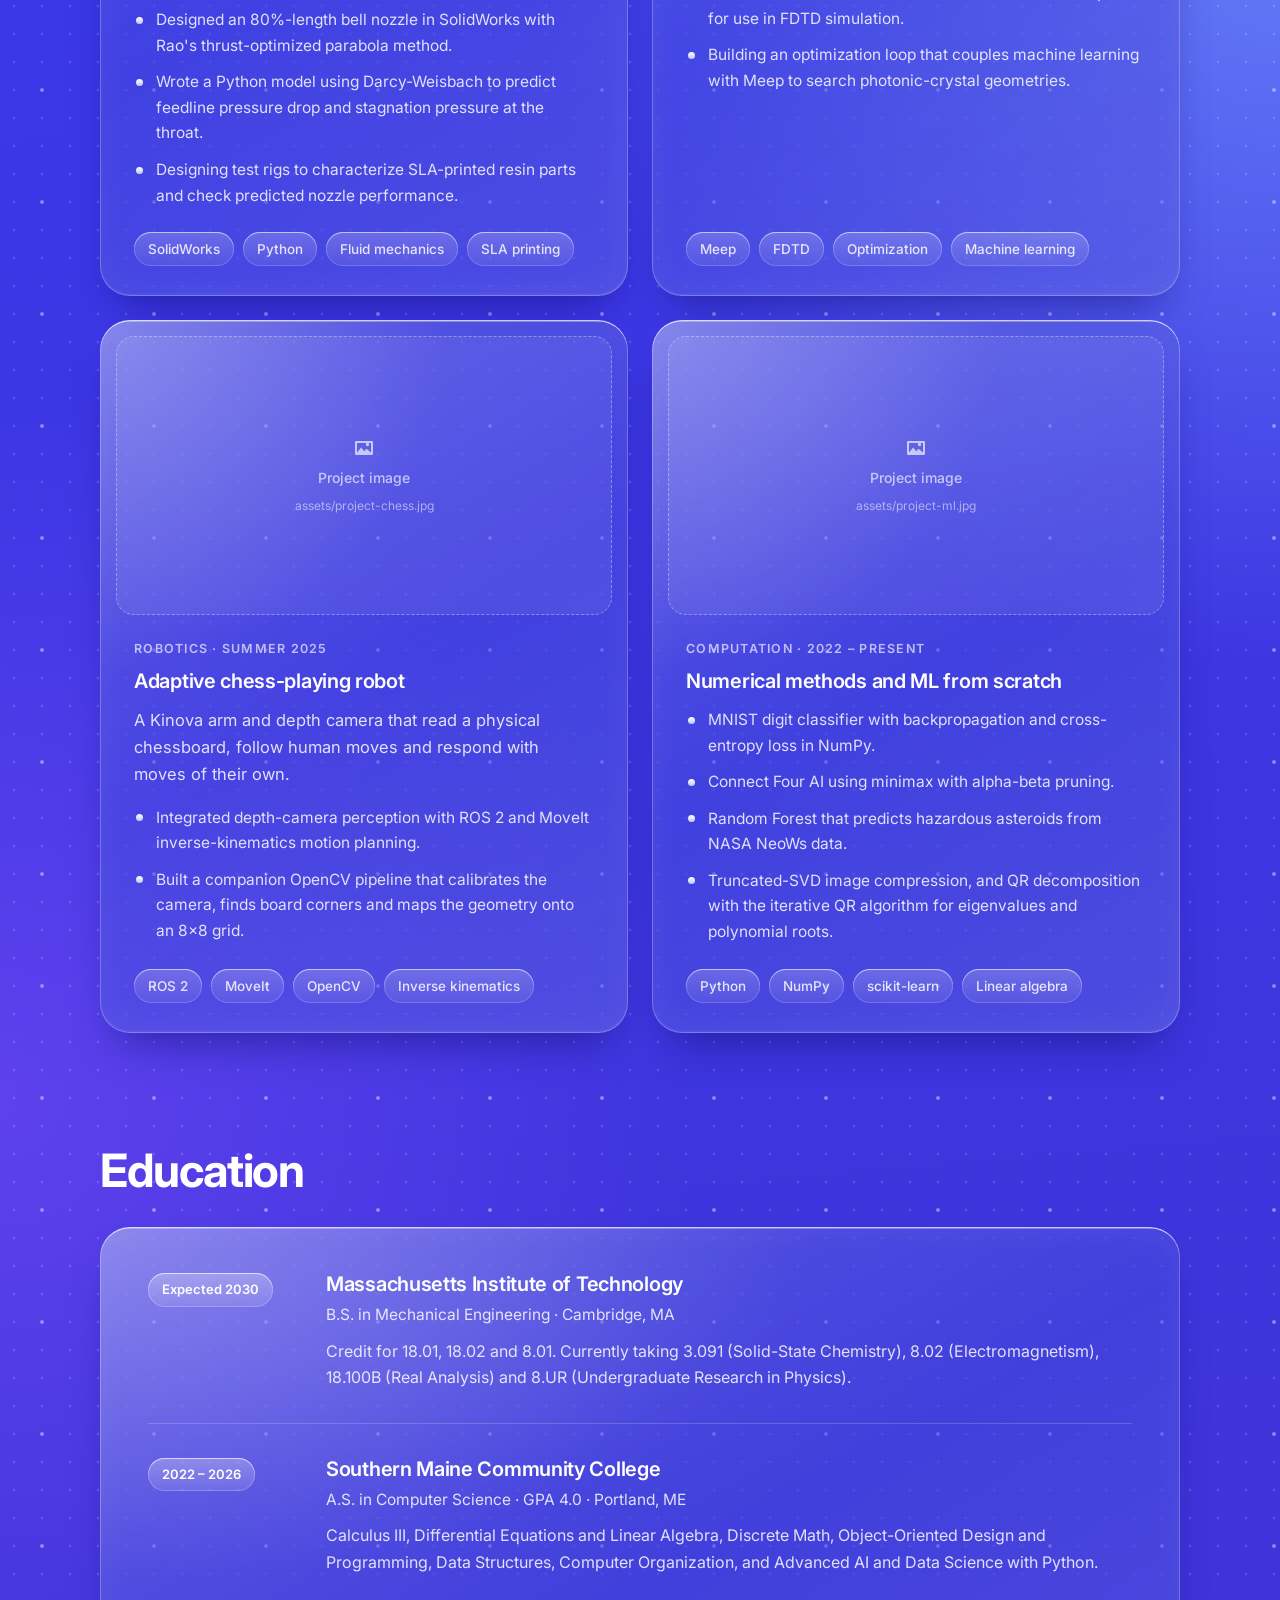
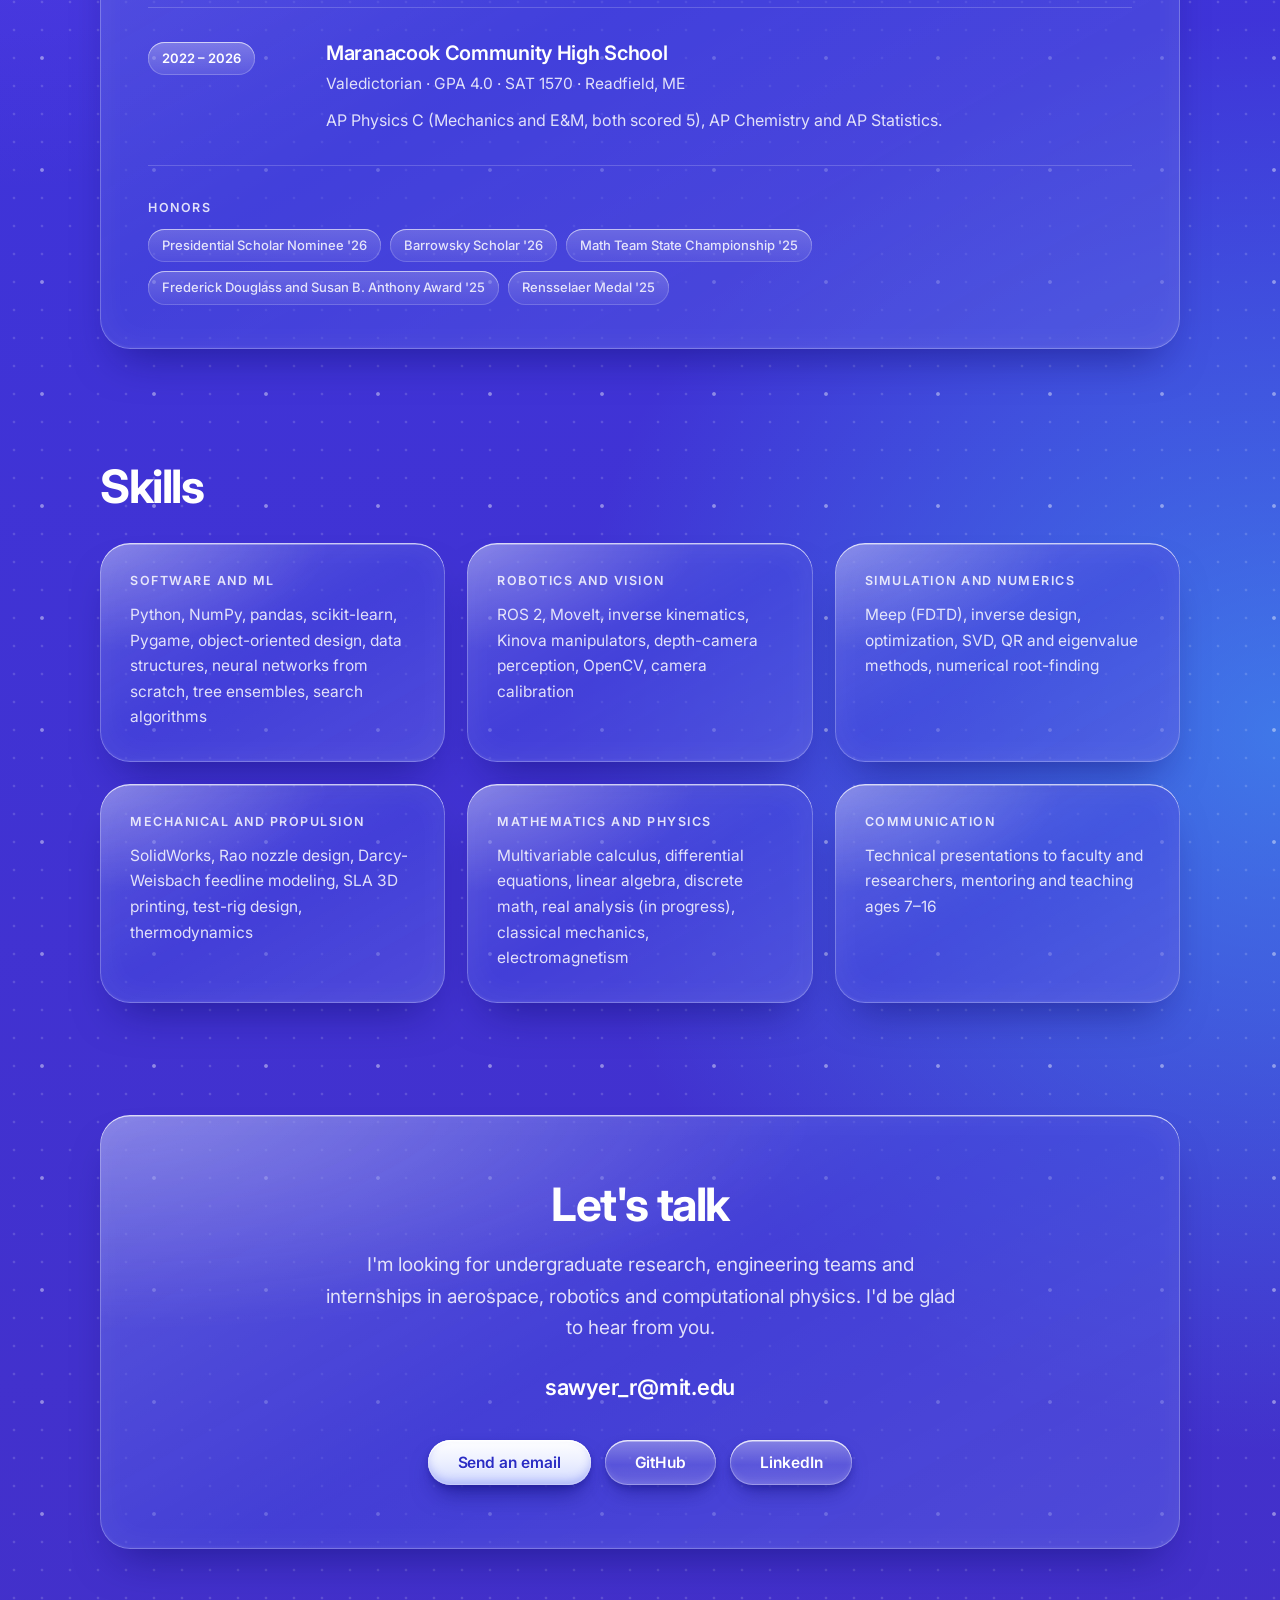
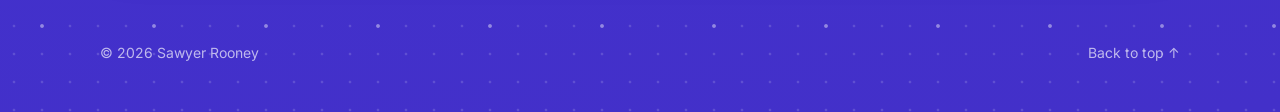
==== commit b08e2f8c: "Refactor index.html for cleaner structure Removed unnecessary div elements and ensured proper HTML s" ====
--- a/index.html
+++ b/index.html
@@ -13,7 +13,7 @@
 </head>
 <body>
 
-<div class="bg" aria-hidden="true"><i class="orb o1"></i><i class="orb o2"></i><i class="orb o3"></i><i class="orb o4"></i><i class="orb o5"></i><i class="orb o6"></i></div>
+<div class="bg" aria-hidden="true"></div>
 
 <header class="nav-wrap">
   <nav class="nav glass" aria-label="Primary">
--- a/styles.css
+++ b/styles.css
@@ -1,30 +1,47 @@
-/* Layout: floating glass nav, hero with image frame, then stacked glass panels over a blue-violet backdrop. */
+/* Layout: floating glass nav, hero with image frame, then stacked glass panels over a static blue-violet dot-grid backdrop.
+   Performance notes: the backdrop is one static background (no animated layers), glass uses a single light blur,
+   hover effects animate transform only, and nothing repaints on pointer move. */
 :root{
   --base-1:#2f4cff;      /* vibrant blue */
   --base-2:#3a38ea;      /* blue, a touch toward violet */
   --base-3:#4330c9;      /* deep end, slightly purple */
-  --glow-blue:#79a0ff;
-  --glow-violet:#8350ff;
-  --glow-cyan:#3fbcff;
   --ink:#ffffff;
-  --ink-soft:rgba(255,255,255,.82);
-  --ink-mute:rgba(255,255,255,.64);
+  --ink-soft:rgba(255,255,255,.84);
+  --ink-mute:rgba(255,255,255,.66);
   --sans:"Inter",ui-sans-serif,system-ui,-apple-system,"SF Pro Text","Segoe UI",Roboto,Helvetica,Arial,sans-serif;
   --wrap:1120px;
   color-scheme:dark;
 }
 
 *{box-sizing:border-box}
-html{scroll-behavior:smooth;scroll-padding-top:110px}
+html{scroll-padding-top:110px}
 body{
   margin:0;
   font-family:var(--sans);
   font-size:17px;line-height:1.65;
   color:var(--ink);
-  background:var(--base-2);
   -webkit-font-smoothing:antialiased;
+
   position:relative;
-  overflow-x:hidden;
+  background-color:var(--base-2);
+}
+/* backdrop: dot-grid pips (major + minor), soft color glows, base gradient. Static, on its own cached layer. */
+.bg{
+  position:absolute;inset:0;z-index:-1;pointer-events:none;
+  transform:translateZ(0);
+  background-image:
+    radial-gradient(circle,rgba(255,255,255,.32) 1.7px,transparent 2.3px),
+    radial-gradient(circle,rgba(255,255,255,.15) 1.1px,transparent 1.7px),
+    radial-gradient(circle min(58vmax,820px) at 0% 4%,rgba(121,160,255,.8),transparent),
+    radial-gradient(circle min(54vmax,780px) at 100% 11%,rgba(131,80,255,.5),transparent),
+    radial-gradient(circle min(56vmax,800px) at 0% 29%,rgba(63,188,255,.55),transparent),
+    radial-gradient(circle min(58vmax,820px) at 100% 48%,rgba(121,160,255,.65),transparent),
+    radial-gradient(circle min(54vmax,780px) at 0% 66%,rgba(131,80,255,.45),transparent),
+    radial-gradient(circle min(56vmax,800px) at 100% 85%,rgba(63,188,255,.5),transparent),
+    linear-gradient(175deg,var(--base-1) 0%,var(--base-2) 45%,var(--base-3) 100%);
+  background-size:112px 112px,28px 28px,auto,auto,auto,auto,auto,auto,auto;
+  background-position:-14px -14px,0 0,0 0,0 0,0 0,0 0,0 0,0 0,0 0;
+  background-repeat:repeat,repeat,no-repeat,no-repeat,no-repeat,no-repeat,no-repeat,no-repeat,no-repeat;
 }
 body::before{ /* fills the phone's top inset */
   content:"";position:fixed;inset:0 0 auto;height:env(safe-area-inset-top,0px);z-index:40;background:var(--base-1);
@@ -39,53 +56,31 @@
 ul{padding:0;list-style:none}
 :focus-visible{outline:2px solid #fff;outline-offset:3px;border-radius:12px}
 
-/* ---------- backdrop ---------- */
-.bg{
-  position:absolute;inset:0;z-index:-1;overflow:hidden;
-  background:linear-gradient(175deg,var(--base-1) 0%,var(--base-2) 45%,var(--base-3) 100%);
-}
-.orb{position:absolute;width:62vmax;height:62vmax;max-width:900px;max-height:900px;border-radius:50%;will-change:transform;animation:drift 30s ease-in-out infinite alternate}
-.o1{left:-18%;top:-4%;background:radial-gradient(circle,var(--glow-blue) 0%,transparent 62%);opacity:.8}
-.o2{right:-22%;top:9%;background:radial-gradient(circle,var(--glow-violet) 0%,transparent 62%);opacity:.5;animation-duration:36s;animation-direction:alternate-reverse}
-.o3{left:-20%;top:27%;background:radial-gradient(circle,var(--glow-cyan) 0%,transparent 62%);opacity:.6;animation-duration:34s}
-.o4{right:-18%;top:46%;background:radial-gradient(circle,var(--glow-blue) 0%,transparent 62%);opacity:.7;animation-duration:40s;animation-direction:alternate-reverse}
-.o5{left:-16%;top:64%;background:radial-gradient(circle,var(--glow-violet) 0%,transparent 62%);opacity:.5}
-.o6{right:-20%;top:82%;background:radial-gradient(circle,var(--glow-cyan) 0%,transparent 62%);opacity:.55;animation-duration:38s}
-@keyframes drift{to{transform:translate3d(4vmax,3vmax,0) scale(1.08)}}
-
-/* ---------- liquid glass ---------- */
+/* ---------- liquid glass ----------
+   Real backdrop blur on ~20 large panels made scrolling drop to ~30 fps in testing, and it was the only
+   expensive thing on the page. The backdrop is static, so frosted glass is painted instead: a tinted
+   gradient fill (which also softens the dot grid behind), a bright top rim, an inner edge and a soft shadow.
+   Real blur is kept only on the small nav bar. */
 .glass{
   position:relative;
   border-radius:30px;
-  background:linear-gradient(150deg,rgba(255,255,255,.22) 0%,rgba(255,255,255,.07) 48%,rgba(255,255,255,.13) 100%);
-  -webkit-backdrop-filter:blur(28px) saturate(185%) brightness(1.06);
-  backdrop-filter:blur(28px) saturate(185%) brightness(1.06);
+  background:
+    radial-gradient(120% 90% at 0% 0%,rgba(255,255,255,.26),transparent 55%),
+    linear-gradient(150deg,rgba(255,255,255,.17),rgba(255,255,255,.05) 50%,rgba(255,255,255,.11)),
+    rgba(50,56,218,.52);
   box-shadow:
-    inset 0 1.5px 0 rgba(255,255,255,.6),
-    inset 0 -1.5px 1px rgba(255,255,255,.12),
-    inset 0 0 28px rgba(255,255,255,.07),
-    0 28px 60px -18px rgba(14,12,110,.6),
-    0 6px 14px -4px rgba(14,12,110,.3);
-  transition:transform .35s cubic-bezier(.2,.8,.2,1),box-shadow .35s;
-}
-.glass::before{ /* moving specular highlight */
-  content:"";position:absolute;inset:0;border-radius:inherit;z-index:-1;pointer-events:none;
-  background:radial-gradient(520px circle at var(--mx,18%) var(--my,0%),rgba(255,255,255,.26),transparent 55%);
-}
-.glass::after{ /* bright rim that fades along the edge */
-  content:"";position:absolute;inset:0;border-radius:inherit;padding:1.2px;pointer-events:none;
-  background:linear-gradient(150deg,rgba(255,255,255,.85),rgba(255,255,255,.08) 38%,rgba(255,255,255,.04) 62%,rgba(255,255,255,.5));
-  -webkit-mask:linear-gradient(#000 0 0) content-box,linear-gradient(#000 0 0);
-  -webkit-mask-composite:xor;mask-composite:exclude;
-}
-.card:hover,.item:hover,.skill:hover{
-  transform:translateY(-5px);
-  box-shadow:
-    inset 0 1.5px 0 rgba(255,255,255,.7),
-    inset 0 -1.5px 1px rgba(255,255,255,.16),
-    inset 0 0 28px rgba(255,255,255,.09),
-    0 38px 70px -18px rgba(14,12,110,.7),
-    0 10px 20px -6px rgba(14,12,110,.35);
+    inset 0 1.5px 0 rgba(255,255,255,.62),
+    inset 0 0 0 1px rgba(255,255,255,.22),
+    inset 0 -2px 3px rgba(255,255,255,.08),
+    inset 0 0 36px rgba(255,255,255,.06),
+    0 24px 44px -20px rgba(14,12,110,.6);
+}
+@media (prefers-reduced-transparency:reduce){
+  .glass{background:rgba(48,48,180,.85)}
+}
+@media (hover:hover){
+  .card,.item,.skill{transition:transform .25s cubic-bezier(.2,.8,.2,1)}
+  .card:hover,.item:hover,.skill:hover{transform:translateY(-4px)}
 }
 
 /* ---------- nav ---------- */
@@ -94,14 +89,11 @@
   max-width:var(--wrap);margin:0 auto;border-radius:999px;
   display:flex;align-items:center;justify-content:space-between;gap:20px;
   padding:9px 10px 9px 26px;
-}
-.nav:hover{transform:none}
-.mark{font-weight:650;letter-spacing:-.015em;font-size:16.5px;white-space:nowrap}
+  -webkit-backdrop-filter:blur(12px) saturate(150%);backdrop-filter:blur(12px) saturate(150%);
+}
+.mark{font-weight:700;letter-spacing:-.015em;font-size:16.5px;white-space:nowrap}
 .nav-links{display:flex;align-items:center;gap:4px;font-size:14.5px;font-weight:500}
-.nav-links>a:not(.btn){
-  padding:9px 15px;border-radius:999px;color:var(--ink-soft);
-  transition:background .2s,color .2s;
-}
+.nav-links>a:not(.btn){padding:9px 15px;border-radius:999px;color:var(--ink-soft)}
 .nav-links>a:not(.btn):hover{background:rgba(255,255,255,.14);color:#fff}
 .nav-links>a.active{background:rgba(255,255,255,.2);color:#fff;box-shadow:inset 0 1px 0 rgba(255,255,255,.45)}
 .nav-links .btn{margin-left:6px}
@@ -111,7 +103,7 @@
   position:relative;display:inline-flex;align-items:center;justify-content:center;
   padding:15px 30px;border-radius:999px;
   font:600 15.5px/1 var(--sans);letter-spacing:-.005em;cursor:pointer;
-  transition:transform .18s cubic-bezier(.2,.8,.2,1),box-shadow .18s,filter .18s;
+  transition:transform .18s cubic-bezier(.2,.8,.2,1);
 }
 .btn.small{padding:10px 20px;font-size:14px}
 .btn.primary{
@@ -122,24 +114,23 @@
     inset 0 1.5px 0 #fff,
     inset 0 -4px 8px rgba(80,92,235,.3),
     inset 0 0 0 1px rgba(255,255,255,.55),
-    0 14px 26px -6px rgba(16,14,120,.65),
-    0 4px 8px rgba(16,14,120,.3);
-}
-.btn.primary:hover{transform:translateY(-3px);filter:brightness(1.03);box-shadow:inset 0 1.5px 0 #fff,inset 0 -4px 8px rgba(80,92,235,.3),inset 0 0 0 1px rgba(255,255,255,.55),0 20px 34px -6px rgba(16,14,120,.7),0 6px 12px rgba(16,14,120,.3)}
-.btn.primary:active{transform:translateY(1px) scale(.985);box-shadow:inset 0 2px 5px rgba(80,92,235,.4),inset 0 0 0 1px rgba(255,255,255,.5),0 5px 10px -2px rgba(16,14,120,.55)}
+    0 14px 24px -8px rgba(16,14,120,.65),
+    0 3px 6px rgba(16,14,120,.3);
+}
 .btn.glass-btn{
   color:#fff;
   background:linear-gradient(180deg,rgba(255,255,255,.34) 0%,rgba(255,255,255,.1) 55%,rgba(255,255,255,.18) 100%);
-  -webkit-backdrop-filter:blur(16px) saturate(170%);backdrop-filter:blur(16px) saturate(170%);
   box-shadow:
     inset 0 1.5px 0 rgba(255,255,255,.7),
     inset 0 -3px 6px rgba(255,255,255,.1),
     inset 0 0 0 1px rgba(255,255,255,.28),
-    0 12px 24px -8px rgba(16,14,120,.55),
+    0 12px 22px -8px rgba(16,14,120,.55),
     0 3px 6px rgba(16,14,120,.25);
 }
-.btn.glass-btn:hover{transform:translateY(-3px);background:linear-gradient(180deg,rgba(255,255,255,.42) 0%,rgba(255,255,255,.14) 55%,rgba(255,255,255,.24) 100%)}
-.btn.glass-btn:active{transform:translateY(1px) scale(.985);box-shadow:inset 0 2px 6px rgba(16,14,120,.3),inset 0 0 0 1px rgba(255,255,255,.25),0 4px 8px -2px rgba(16,14,120,.4)}
+@media (hover:hover){
+  .btn:hover{transform:translateY(-3px)}
+}
+.btn:active{transform:translateY(1px) scale(.985)}
 
 /* ---------- hero ---------- */
 .hero{
@@ -149,16 +140,14 @@
 .status{
   display:inline-flex;align-items:center;gap:10px;margin-bottom:26px;
   padding:8px 16px 8px 14px;border-radius:999px;font-size:13.5px;font-weight:500;color:var(--ink-soft);
-  background:linear-gradient(180deg,rgba(255,255,255,.22),rgba(255,255,255,.08));
-  box-shadow:inset 0 1px 0 rgba(255,255,255,.55),inset 0 0 0 1px rgba(255,255,255,.2),0 8px 18px -8px rgba(16,14,120,.5);
-  -webkit-backdrop-filter:blur(14px);backdrop-filter:blur(14px);
-}
-.dot{width:8px;height:8px;border-radius:50%;background:#7dffb8;box-shadow:0 0 0 4px rgba(125,255,184,.22),0 0 12px #7dffb8}
+  background:linear-gradient(180deg,rgba(255,255,255,.24),rgba(255,255,255,.09));
+  box-shadow:inset 0 1px 0 rgba(255,255,255,.55),inset 0 0 0 1px rgba(255,255,255,.2),0 8px 16px -8px rgba(16,14,120,.5);
+}
+.dot{width:8px;height:8px;border-radius:50%;background:#7dffb8;box-shadow:0 0 0 4px rgba(125,255,184,.22)}
 h1{
   font-size:clamp(50px,7.4vw,92px);font-weight:700;letter-spacing:-.04em;line-height:1;
   background:linear-gradient(180deg,#fff 35%,#cdd8ff 100%);
   -webkit-background-clip:text;background-clip:text;color:transparent;
-  filter:drop-shadow(0 8px 24px rgba(16,14,120,.4));
   text-wrap:balance;
 }
 .sub{margin-top:28px;font-size:20px;line-height:1.6;color:var(--ink-soft);max-width:30em}
@@ -173,7 +162,6 @@
 .actions.center{justify-content:center}
 
 .hero-frame{padding:12px;border-radius:36px}
-.hero-frame:hover{transform:none}
 
 /* ---------- image slots ---------- */
 .media{
@@ -194,22 +182,21 @@
 h2{
   font-size:clamp(32px,4vw,46px);font-weight:700;letter-spacing:-.03em;line-height:1.1;
   margin-bottom:32px;text-wrap:balance;
-  text-shadow:0 4px 20px rgba(16,14,120,.35);
-}
-h3{font-size:20px;font-weight:650;letter-spacing:-.015em;line-height:1.35}
-.label{font-size:12.5px;font-weight:650;letter-spacing:.12em;text-transform:uppercase;color:var(--ink-soft);margin-bottom:12px}
+}
+h3{font-size:20px;font-weight:600;letter-spacing:-.015em;line-height:1.35}
+.label{font-size:12.5px;font-weight:600;letter-spacing:.12em;text-transform:uppercase;color:var(--ink-soft);margin-bottom:12px}
 .org{color:var(--ink-soft);font-size:15.5px;margin-top:4px}
 .muted{color:var(--ink-soft);font-size:16px;margin-top:10px}
 .pill{
   display:inline-block;white-space:nowrap;padding:6px 14px;border-radius:999px;font-size:13px;font-weight:600;color:#fff;
   background:linear-gradient(180deg,rgba(255,255,255,.28),rgba(255,255,255,.1));
-  box-shadow:inset 0 1px 0 rgba(255,255,255,.55),inset 0 0 0 1px rgba(255,255,255,.22),0 6px 12px -6px rgba(16,14,120,.5);
+  box-shadow:inset 0 1px 0 rgba(255,255,255,.55),inset 0 0 0 1px rgba(255,255,255,.22);
 }
 .bullets{display:grid;gap:11px;color:var(--ink-soft);font-size:16px}
 .bullets li{position:relative;padding-left:22px}
 .bullets li::before{
   content:"";position:absolute;left:2px;top:.62em;width:7px;height:7px;border-radius:50%;
-  background:linear-gradient(180deg,#fff,#b9c9ff);box-shadow:0 0 8px rgba(255,255,255,.6);
+  background:linear-gradient(180deg,#fff,#b9c9ff);
 }
 
 .panel{padding:44px 48px}
@@ -220,7 +207,7 @@
 .facts div{padding:18px 0;border-bottom:1px solid rgba(255,255,255,.18)}
 .facts div:first-child{padding-top:0}
 .facts div:last-child{border-bottom:0;padding-bottom:0}
-.facts dt{font-size:12.5px;font-weight:650;letter-spacing:.12em;text-transform:uppercase;color:var(--ink-mute);margin-bottom:6px}
+.facts dt{font-size:12.5px;font-weight:600;letter-spacing:.12em;text-transform:uppercase;color:var(--ink-mute);margin-bottom:6px}
 .facts dd{font-size:16px;line-height:1.55}
 
 .stack{display:grid;gap:22px}
@@ -231,12 +218,11 @@
 .cards{display:grid;grid-template-columns:repeat(2,minmax(0,1fr));gap:24px}
 .card{display:flex;flex-direction:column;padding:16px 16px 30px}
 .card>*:not(.media){padding-left:18px;padding-right:18px}
-.kicker{font-size:12.5px;font-weight:650;letter-spacing:.1em;text-transform:uppercase;color:var(--ink-mute);margin-bottom:8px}
+.kicker{font-size:12.5px;font-weight:600;letter-spacing:.1em;text-transform:uppercase;color:var(--ink-mute);margin-bottom:8px}
 .card h3{margin-bottom:12px}
 .lead{color:var(--ink-soft);font-size:16.5px;margin-bottom:16px}
 .card .bullets{font-size:15.5px}
 .card .chips{margin-top:auto;padding-top:24px}
-.card .bullets+.chips{margin-top:auto}
 
 .edu{display:grid;gap:0;padding:12px 48px 44px}
 .edu-row{display:grid;grid-template-columns:150px minmax(0,1fr);gap:28px;padding:32px 0;border-bottom:1px solid rgba(255,255,255,.18)}
@@ -288,7 +274,5 @@
   .email{font-size:19px}
 }
 @media (prefers-reduced-motion:reduce){
-  html{scroll-behavior:auto}
-  .orb{animation:none}
-  .glass,.btn{transition:none}
-}
+  .card,.item,.skill,.btn{transition:none}
+}
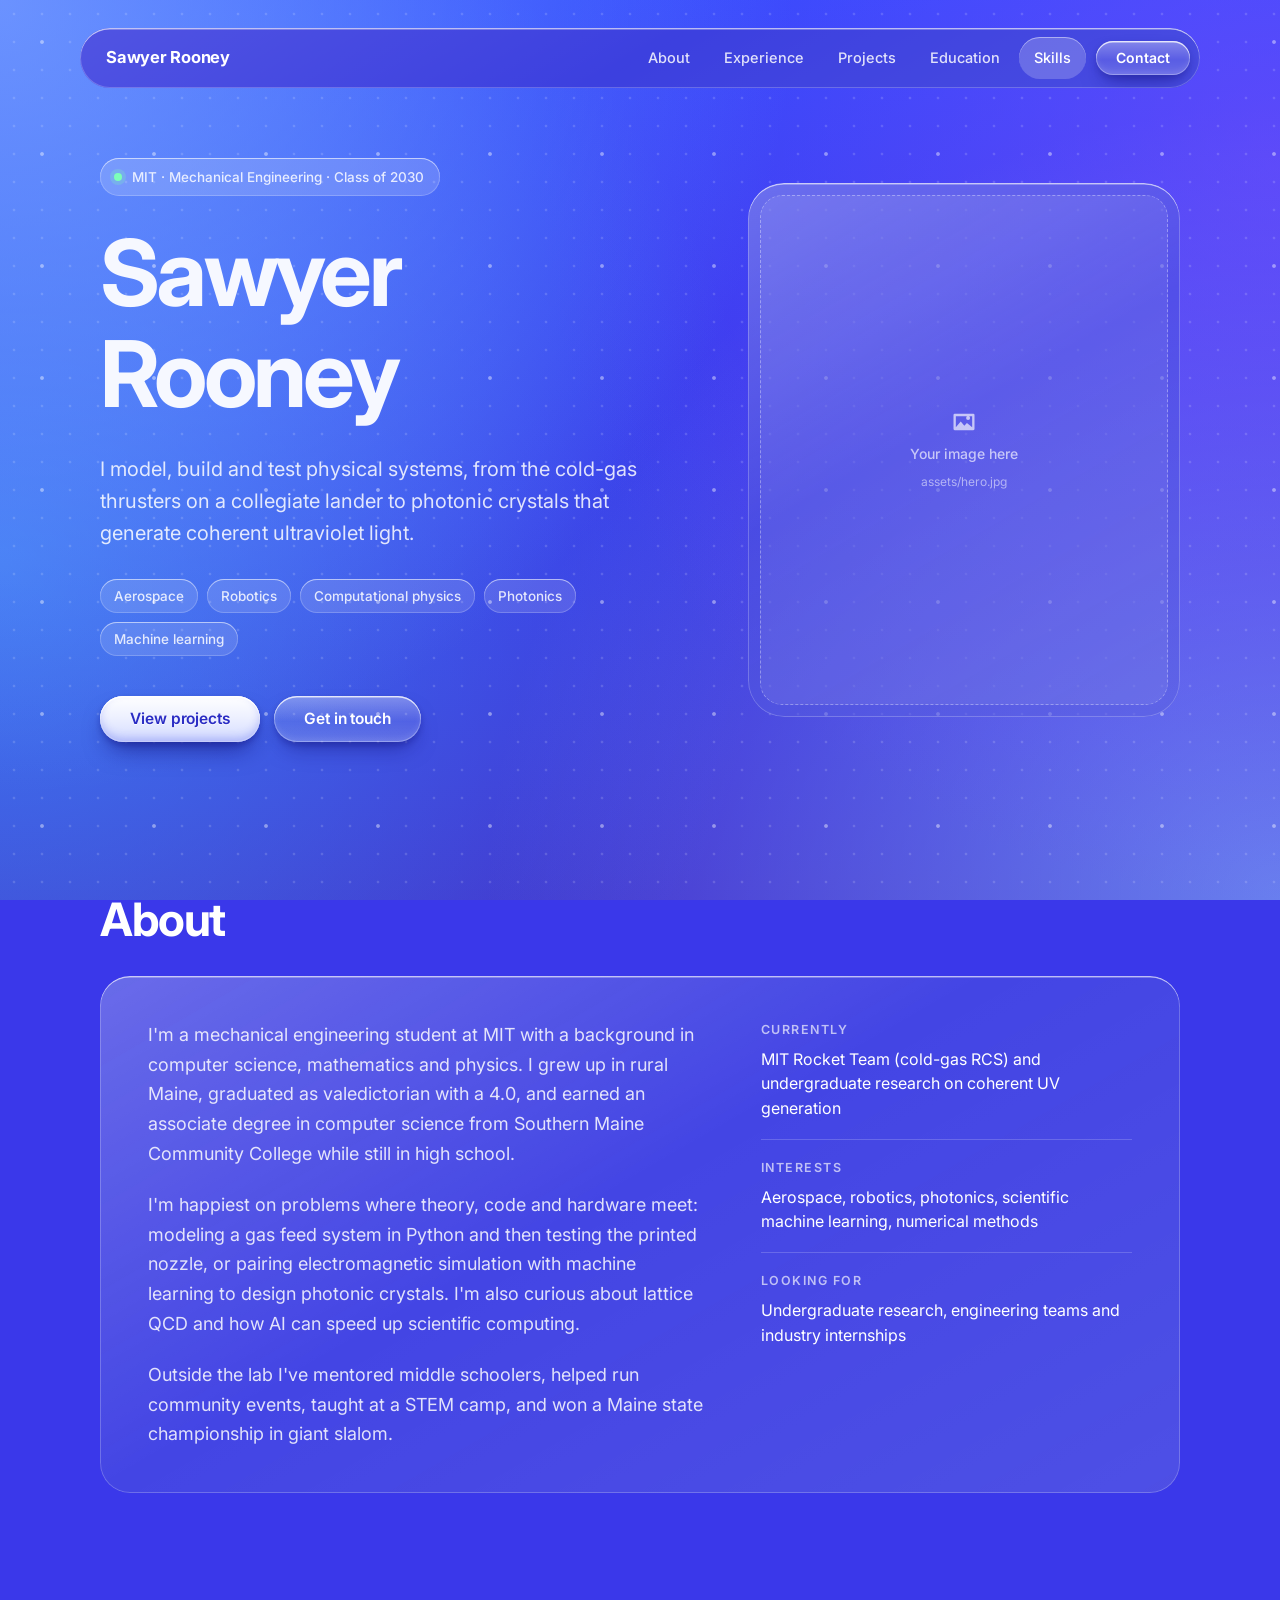
==== commit e581e1cf: "Add files via upload" ====
--- a/index.html
+++ b/index.html
@@ -8,7 +8,8 @@
   <meta name="theme-color" content="#3236e4">
   <link rel="preconnect" href="https://fonts.googleapis.com">
   <link rel="preconnect" href="https://fonts.gstatic.com" crossorigin>
-  <link href="https://fonts.googleapis.com/css2?family=Inter:wght@400;500;600;700&display=swap" rel="stylesheet">
+  <link rel="preload" as="style" href="https://fonts.googleapis.com/css2?family=Inter:wght@400;500;600;700&display=swap" onload="this.onload=null;this.rel='stylesheet'">
+  <noscript><link rel="stylesheet" href="https://fonts.googleapis.com/css2?family=Inter:wght@400;500;600;700&display=swap"></noscript>
   <link rel="stylesheet" href="styles.css">
 </head>
 <body>
@@ -50,7 +51,7 @@
     <figure class="hero-frame glass">
       <div class="media portrait">
         <span class="media-ph"><svg viewBox="0 0 24 24" width="28" height="28" aria-hidden="true"><path d="M4 5h16a1 1 0 0 1 1 1v12a1 1 0 0 1-1 1H4a1 1 0 0 1-1-1V6a1 1 0 0 1 1-1Zm1 11.6 4.2-5 3.1 3.6 2.2-2.4L19 16.6V7H5v9.6ZM15.5 10.2a1.7 1.7 0 1 1 0-3.4 1.7 1.7 0 0 1 0 3.4Z" fill="currentColor"/></svg>Your image here<small>assets/hero.jpg</small></span>
-        <img src="assets/hero.jpg" alt="Sawyer Rooney" onerror="this.remove()">
+        <img src="assets/hero.jpg" alt="Sawyer Rooney" fetchpriority="high" decoding="async" onerror="this.remove()">
       </div>
     </figure>
   </section>
@@ -131,10 +132,10 @@
       <article class="card glass">
         <div class="media wide">
           <span class="media-ph"><svg viewBox="0 0 24 24" width="24" height="24" aria-hidden="true"><path d="M4 5h16a1 1 0 0 1 1 1v12a1 1 0 0 1-1 1H4a1 1 0 0 1-1-1V6a1 1 0 0 1 1-1Zm1 11.6 4.2-5 3.1 3.6 2.2-2.4L19 16.6V7H5v9.6ZM15.5 10.2a1.7 1.7 0 1 1 0-3.4 1.7 1.7 0 0 1 0 3.4Z" fill="currentColor"/></svg>Project image<small>assets/project-rcs.jpg</small></span>
-          <img src="assets/project-rcs.jpg" alt="Cold-gas RCS project" onerror="this.remove()">
+          <img src="assets/project-rcs.jpg" alt="Cold-gas RCS project" loading="lazy" decoding="async" onerror="this.remove()">
         </div>
         <p class="kicker">Aerospace &middot; Sept 2026 &ndash; Present</p>
-        <h3>Cold-gas RCS for a 540 lb lander</h3>
+        <h3><a class="stretch" href="projects/rcs.html">Cold-gas RCS for a 540 lb lander</a></h3>
         <p class="lead">Nitrogen reaction control system for the MIT Rocket Team's collegiate lander, built around thrust, moment arms and available feed pressure.</p>
         <ul class="bullets">
           <li>Designed an 80%-length bell nozzle in SolidWorks with Rao's thrust-optimized parabola method.</li>
@@ -142,45 +143,48 @@
           <li>Designing test rigs to characterize SLA-printed resin parts and check predicted nozzle performance.</li>
         </ul>
         <ul class="chips"><li>SolidWorks</li><li>Python</li><li>Fluid mechanics</li><li>SLA printing</li></ul>
+        <p class="more">Details and downloads</p>
       </article>
 
       <article class="card glass">
         <div class="media wide">
           <span class="media-ph"><svg viewBox="0 0 24 24" width="24" height="24" aria-hidden="true"><path d="M4 5h16a1 1 0 0 1 1 1v12a1 1 0 0 1-1 1H4a1 1 0 0 1-1-1V6a1 1 0 0 1 1-1Zm1 11.6 4.2-5 3.1 3.6 2.2-2.4L19 16.6V7H5v9.6ZM15.5 10.2a1.7 1.7 0 1 1 0-3.4 1.7 1.7 0 0 1 0 3.4Z" fill="currentColor"/></svg>Project image<small>assets/project-photonics.jpg</small></span>
-          <img src="assets/project-photonics.jpg" alt="Smith-Purcell photonics project" onerror="this.remove()">
+          <img src="assets/project-photonics.jpg" alt="Smith-Purcell photonics project" loading="lazy" decoding="async" onerror="this.remove()">
         </div>
         <p class="kicker">Photonics &middot; Oct 2026 &ndash; Present</p>
-        <h3>Inverse design of Smith-Purcell radiators</h3>
+        <h3><a class="stretch" href="projects/photonics.html">Inverse design of Smith-Purcell radiators</a></h3>
         <p class="lead">Silicon nanowire photonic crystals tuned to convert coherent free electrons into coherent ultraviolet light.</p>
         <ul class="bullets">
           <li>Fit Lorentz-oscillator models to silicon's dielectric response for use in FDTD simulation.</li>
           <li>Building an optimization loop that couples machine learning with Meep to search photonic-crystal geometries.</li>
         </ul>
         <ul class="chips"><li>Meep</li><li>FDTD</li><li>Optimization</li><li>Machine learning</li></ul>
+        <p class="more">Details and downloads</p>
       </article>
 
       <article class="card glass">
         <div class="media wide">
           <span class="media-ph"><svg viewBox="0 0 24 24" width="24" height="24" aria-hidden="true"><path d="M4 5h16a1 1 0 0 1 1 1v12a1 1 0 0 1-1 1H4a1 1 0 0 1-1-1V6a1 1 0 0 1 1-1Zm1 11.6 4.2-5 3.1 3.6 2.2-2.4L19 16.6V7H5v9.6ZM15.5 10.2a1.7 1.7 0 1 1 0-3.4 1.7 1.7 0 0 1 0 3.4Z" fill="currentColor"/></svg>Project image<small>assets/project-chess.jpg</small></span>
-          <img src="assets/project-chess.jpg" alt="Adaptive chess-playing robot" onerror="this.remove()">
+          <img src="assets/project-chess.jpg" alt="Adaptive chess-playing robot" loading="lazy" decoding="async" onerror="this.remove()">
         </div>
         <p class="kicker">Robotics &middot; Summer 2025</p>
-        <h3>Adaptive chess-playing robot</h3>
+        <h3><a class="stretch" href="projects/chess.html">Adaptive chess-playing robot</a></h3>
         <p class="lead">A Kinova arm and depth camera that read a physical chessboard, follow human moves and respond with moves of their own.</p>
         <ul class="bullets">
           <li>Integrated depth-camera perception with ROS 2 and MoveIt inverse-kinematics motion planning.</li>
           <li>Built a companion OpenCV pipeline that calibrates the camera, finds board corners and maps the geometry onto an 8&times;8 grid.</li>
         </ul>
         <ul class="chips"><li>ROS 2</li><li>MoveIt</li><li>OpenCV</li><li>Inverse kinematics</li></ul>
+        <p class="more">Details and downloads</p>
       </article>
 
       <article class="card glass">
         <div class="media wide">
           <span class="media-ph"><svg viewBox="0 0 24 24" width="24" height="24" aria-hidden="true"><path d="M4 5h16a1 1 0 0 1 1 1v12a1 1 0 0 1-1 1H4a1 1 0 0 1-1-1V6a1 1 0 0 1 1-1Zm1 11.6 4.2-5 3.1 3.6 2.2-2.4L19 16.6V7H5v9.6ZM15.5 10.2a1.7 1.7 0 1 1 0-3.4 1.7 1.7 0 0 1 0 3.4Z" fill="currentColor"/></svg>Project image<small>assets/project-ml.jpg</small></span>
-          <img src="assets/project-ml.jpg" alt="Numerical methods and ML projects" onerror="this.remove()">
+          <img src="assets/project-ml.jpg" alt="Numerical methods and ML projects" loading="lazy" decoding="async" onerror="this.remove()">
         </div>
         <p class="kicker">Computation &middot; 2022 &ndash; Present</p>
-        <h3>Numerical methods and ML from scratch</h3>
+        <h3><a class="stretch" href="projects/ml.html">Numerical methods and ML from scratch</a></h3>
         <ul class="bullets">
           <li>MNIST digit classifier with backpropagation and cross-entropy loss in NumPy.</li>
           <li>Connect Four AI using minimax with alpha-beta pruning.</li>
@@ -188,6 +192,7 @@
           <li>Truncated-SVD image compression, and QR decomposition with the iterative QR algorithm for eigenvalues and polynomial roots.</li>
         </ul>
         <ul class="chips"><li>Python</li><li>NumPy</li><li>scikit-learn</li><li>Linear algebra</li></ul>
+        <p class="more">Details and downloads</p>
       </article>
 
     </div>
@@ -290,6 +295,6 @@
   <a href="#top">Back to top &uarr;</a>
 </footer>
 
-<script src="script.js"></script>
+<script src="script.js" defer></script>
 </body>
 </html>
--- a/styles.css
+++ b/styles.css
@@ -22,26 +22,25 @@
   color:var(--ink);
   -webkit-font-smoothing:antialiased;
 
-  position:relative;
   background-color:var(--base-2);
 }
-/* backdrop: dot-grid pips (major + minor), soft color glows, base gradient. Static, on its own cached layer. */
+/* backdrop: dot-grid pips (major + minor), soft color glows, base gradient.
+   Fixed and viewport-sized, so it is painted once and never grows with the page (a page-tall layer costs
+   hundreds of MB of graphics memory on phones and high-DPI screens). Panels scroll over it. */
 .bg{
-  position:absolute;inset:0;z-index:-1;pointer-events:none;
-  transform:translateZ(0);
+  position:fixed;top:0;left:0;width:100%;height:100vh;height:100lvh;z-index:-1;pointer-events:none;
+  contain:strict;will-change:transform;transform:translateZ(0);
   background-image:
     radial-gradient(circle,rgba(255,255,255,.32) 1.7px,transparent 2.3px),
     radial-gradient(circle,rgba(255,255,255,.15) 1.1px,transparent 1.7px),
-    radial-gradient(circle min(58vmax,820px) at 0% 4%,rgba(121,160,255,.8),transparent),
-    radial-gradient(circle min(54vmax,780px) at 100% 11%,rgba(131,80,255,.5),transparent),
-    radial-gradient(circle min(56vmax,800px) at 0% 29%,rgba(63,188,255,.55),transparent),
-    radial-gradient(circle min(58vmax,820px) at 100% 48%,rgba(121,160,255,.65),transparent),
-    radial-gradient(circle min(54vmax,780px) at 0% 66%,rgba(131,80,255,.45),transparent),
-    radial-gradient(circle min(56vmax,800px) at 100% 85%,rgba(63,188,255,.5),transparent),
-    linear-gradient(175deg,var(--base-1) 0%,var(--base-2) 45%,var(--base-3) 100%);
-  background-size:112px 112px,28px 28px,auto,auto,auto,auto,auto,auto,auto;
-  background-position:-14px -14px,0 0,0 0,0 0,0 0,0 0,0 0,0 0,0 0;
-  background-repeat:repeat,repeat,no-repeat,no-repeat,no-repeat,no-repeat,no-repeat,no-repeat,no-repeat;
+    radial-gradient(circle min(62vmax,820px) at 0% 0%,rgba(121,160,255,.8),transparent),
+    radial-gradient(circle min(58vmax,780px) at 100% 18%,rgba(131,80,255,.5),transparent),
+    radial-gradient(circle min(60vmax,800px) at 0% 62%,rgba(63,188,255,.5),transparent),
+    radial-gradient(circle min(62vmax,820px) at 100% 100%,rgba(121,160,255,.7),transparent),
+    linear-gradient(175deg,var(--base-1) 0%,var(--base-2) 50%,var(--base-3) 100%);
+  background-size:112px 112px,28px 28px,auto,auto,auto,auto,auto;
+  background-position:-14px -14px,0 0,0 0,0 0,0 0,0 0,0 0;
+  background-repeat:repeat,repeat,no-repeat,no-repeat,no-repeat,no-repeat,no-repeat;
 }
 body::before{ /* fills the phone's top inset */
   content:"";position:fixed;inset:0 0 auto;height:env(safe-area-inset-top,0px);z-index:40;background:var(--base-1);
@@ -60,27 +59,19 @@
    Real backdrop blur on ~20 large panels made scrolling drop to ~30 fps in testing, and it was the only
    expensive thing on the page. The backdrop is static, so frosted glass is painted instead: a tinted
    gradient fill (which also softens the dot grid behind), a bright top rim, an inner edge and a soft shadow.
-   Real blur is kept only on the small nav bar. */
+   No element uses backdrop-filter, so nothing is re-computed while scrolling. */
 .glass{
-  position:relative;
-  border-radius:30px;
-  background:
-    radial-gradient(120% 90% at 0% 0%,rgba(255,255,255,.26),transparent 55%),
-    linear-gradient(150deg,rgba(255,255,255,.17),rgba(255,255,255,.05) 50%,rgba(255,255,255,.11)),
-    rgba(50,56,218,.52);
-  box-shadow:
-    inset 0 1.5px 0 rgba(255,255,255,.62),
-    inset 0 0 0 1px rgba(255,255,255,.22),
-    inset 0 -2px 3px rgba(255,255,255,.08),
-    inset 0 0 36px rgba(255,255,255,.06),
-    0 24px 44px -20px rgba(14,12,110,.6);
+  position:relative;border-radius:30px;
+  background:linear-gradient(150deg,rgba(255,255,255,.26),rgba(255,255,255,.07) 45%,rgba(255,255,255,.12)),rgba(50,56,218,.52);
+  box-shadow:inset 0 1.5px 0 rgba(255,255,255,.55),inset 0 0 0 1px rgba(255,255,255,.22);
+  contain:layout paint;
 }
 @media (prefers-reduced-transparency:reduce){
   .glass{background:rgba(48,48,180,.85)}
 }
 @media (hover:hover){
-  .card,.item,.skill{transition:transform .25s cubic-bezier(.2,.8,.2,1)}
-  .card:hover,.item:hover,.skill:hover{transform:translateY(-4px)}
+  .card{transition:transform .25s cubic-bezier(.2,.8,.2,1)}
+  .card:hover{transform:translateY(-4px)}
 }
 
 /* ---------- nav ---------- */
@@ -89,7 +80,9 @@
   max-width:var(--wrap);margin:0 auto;border-radius:999px;
   display:flex;align-items:center;justify-content:space-between;gap:20px;
   padding:9px 10px 9px 26px;
-  -webkit-backdrop-filter:blur(12px) saturate(150%);backdrop-filter:blur(12px) saturate(150%);
+  background:
+    linear-gradient(150deg,rgba(255,255,255,.14),rgba(255,255,255,.04) 50%,rgba(255,255,255,.1)),
+    rgb(52,56,222);
 }
 .mark{font-weight:700;letter-spacing:-.015em;font-size:16.5px;white-space:nowrap}
 .nav-links{display:flex;align-items:center;gap:4px;font-size:14.5px;font-weight:500}
@@ -140,14 +133,13 @@
 .status{
   display:inline-flex;align-items:center;gap:10px;margin-bottom:26px;
   padding:8px 16px 8px 14px;border-radius:999px;font-size:13.5px;font-weight:500;color:var(--ink-soft);
-  background:linear-gradient(180deg,rgba(255,255,255,.24),rgba(255,255,255,.09));
-  box-shadow:inset 0 1px 0 rgba(255,255,255,.55),inset 0 0 0 1px rgba(255,255,255,.2),0 8px 16px -8px rgba(16,14,120,.5);
+  background:rgba(255,255,255,.16);
+  box-shadow:inset 0 1px 0 rgba(255,255,255,.5),inset 0 0 0 1px rgba(255,255,255,.2);
 }
 .dot{width:8px;height:8px;border-radius:50%;background:#7dffb8;box-shadow:0 0 0 4px rgba(125,255,184,.22)}
 h1{
-  font-size:clamp(50px,7.4vw,92px);font-weight:700;letter-spacing:-.04em;line-height:1;
-  background:linear-gradient(180deg,#fff 35%,#cdd8ff 100%);
-  -webkit-background-clip:text;background-clip:text;color:transparent;
+  font-size:clamp(50px,7.4vw,92px);font-weight:700;letter-spacing:-.04em;line-height:1.1;
+  color:#f6f8ff;
   text-wrap:balance;
 }
 .sub{margin-top:28px;font-size:20px;line-height:1.6;color:var(--ink-soft);max-width:30em}
@@ -155,8 +147,8 @@
 .hero .chips{margin-top:30px}
 .chips li{
   padding:6px 14px;border-radius:999px;font-size:13.5px;font-weight:500;color:var(--ink-soft);
-  background:linear-gradient(180deg,rgba(255,255,255,.2),rgba(255,255,255,.07));
-  box-shadow:inset 0 1px 0 rgba(255,255,255,.5),inset 0 0 0 1px rgba(255,255,255,.18);
+  background:rgba(255,255,255,.13);
+  box-shadow:inset 0 1px 0 rgba(255,255,255,.45),inset 0 0 0 1px rgba(255,255,255,.2);
 }
 .actions{display:flex;flex-wrap:wrap;gap:14px;margin-top:40px}
 .actions.center{justify-content:center}
@@ -166,15 +158,12 @@
 /* ---------- image slots ---------- */
 .media{
   position:relative;overflow:hidden;border-radius:22px;
-  display:grid;place-items:center;
   background:rgba(255,255,255,.07);
-  border:1.5px dashed rgba(255,255,255,.34);
 }
 .media.portrait{aspect-ratio:4/5}
 .media.wide{aspect-ratio:16/9;border-radius:18px;margin-bottom:24px}
-.media:has(img){border-color:transparent;background:none}
 .media img{position:absolute;inset:0;width:100%;height:100%;object-fit:cover;display:block}
-.media-ph{display:flex;flex-direction:column;align-items:center;gap:6px;text-align:center;font-size:14px;font-weight:500;color:var(--ink-mute);padding:16px}
+.media-ph{position:absolute;inset:0;display:flex;flex-direction:column;align-items:center;justify-content:center;gap:6px;text-align:center;font-size:14px;font-weight:500;color:var(--ink-mute);padding:16px;border:1.5px dashed rgba(255,255,255,.34);border-radius:inherit}
 .media-ph small{font-size:12px;font-weight:400;opacity:.8}
 
 /* ---------- sections ---------- */
@@ -189,14 +178,14 @@
 .muted{color:var(--ink-soft);font-size:16px;margin-top:10px}
 .pill{
   display:inline-block;white-space:nowrap;padding:6px 14px;border-radius:999px;font-size:13px;font-weight:600;color:#fff;
-  background:linear-gradient(180deg,rgba(255,255,255,.28),rgba(255,255,255,.1));
-  box-shadow:inset 0 1px 0 rgba(255,255,255,.55),inset 0 0 0 1px rgba(255,255,255,.22);
+  background:rgba(255,255,255,.2);
+  box-shadow:inset 0 1px 0 rgba(255,255,255,.5),inset 0 0 0 1px rgba(255,255,255,.24);
 }
 .bullets{display:grid;gap:11px;color:var(--ink-soft);font-size:16px}
 .bullets li{position:relative;padding-left:22px}
 .bullets li::before{
   content:"";position:absolute;left:2px;top:.62em;width:7px;height:7px;border-radius:50%;
-  background:linear-gradient(180deg,#fff,#b9c9ff);
+  background:#e3eaff;
 }
 
 .panel{padding:44px 48px}
@@ -276,3 +265,32 @@
 @media (prefers-reduced-motion:reduce){
   .card,.item,.skill,.btn{transition:none}
 }
+
+/* ---------- skip rendering off-screen sections until they near the viewport ---------- */
+.section~.section{content-visibility:auto;contain-intrinsic-size:auto 500px}
+
+/* ---------- project pages ---------- */
+.stretch::after{content:"";position:absolute;inset:0;border-radius:30px}
+.stretch:focus-visible{outline:0}
+.stretch:focus-visible::after{outline:2px solid #fff;outline-offset:-4px}
+.more{margin-top:20px;font-size:14.5px;font-weight:600;text-decoration:underline;text-underline-offset:4px}
+.back{display:inline-block;margin-bottom:20px;font-weight:500;color:var(--ink-soft)}
+.back:hover{color:#fff}
+.p-head h1{font-size:clamp(36px,5.4vw,64px)}
+.p-head .sub{margin-top:18px}
+.pf{margin-top:22px;border-radius:30px}
+.pf .media.wide{margin-bottom:0}
+button.btn{border:0}
+.downloads{display:grid;gap:12px}
+.dl{display:flex;align-items:center;justify-content:space-between;gap:16px;padding:16px 20px;border-radius:20px;
+  background:rgba(255,255,255,.12);box-shadow:inset 0 1px 0 rgba(255,255,255,.4),inset 0 0 0 1px rgba(255,255,255,.18)}
+.dl b{display:block;font-weight:600}
+.dl small{color:var(--ink-mute);font-size:13.5px}
+a.dl:hover{background:rgba(255,255,255,.2)}
+.dl[aria-disabled=true]{opacity:.6}
+@media print{
+  .bg,.nav-wrap,.actions,.footer,.back,.media-ph,body::before{display:none!important}
+  body{background:#fff}
+  *{color:#111!important;background:none!important;box-shadow:none!important}
+  .section{content-visibility:visible!important;padding:14px 0}
+}
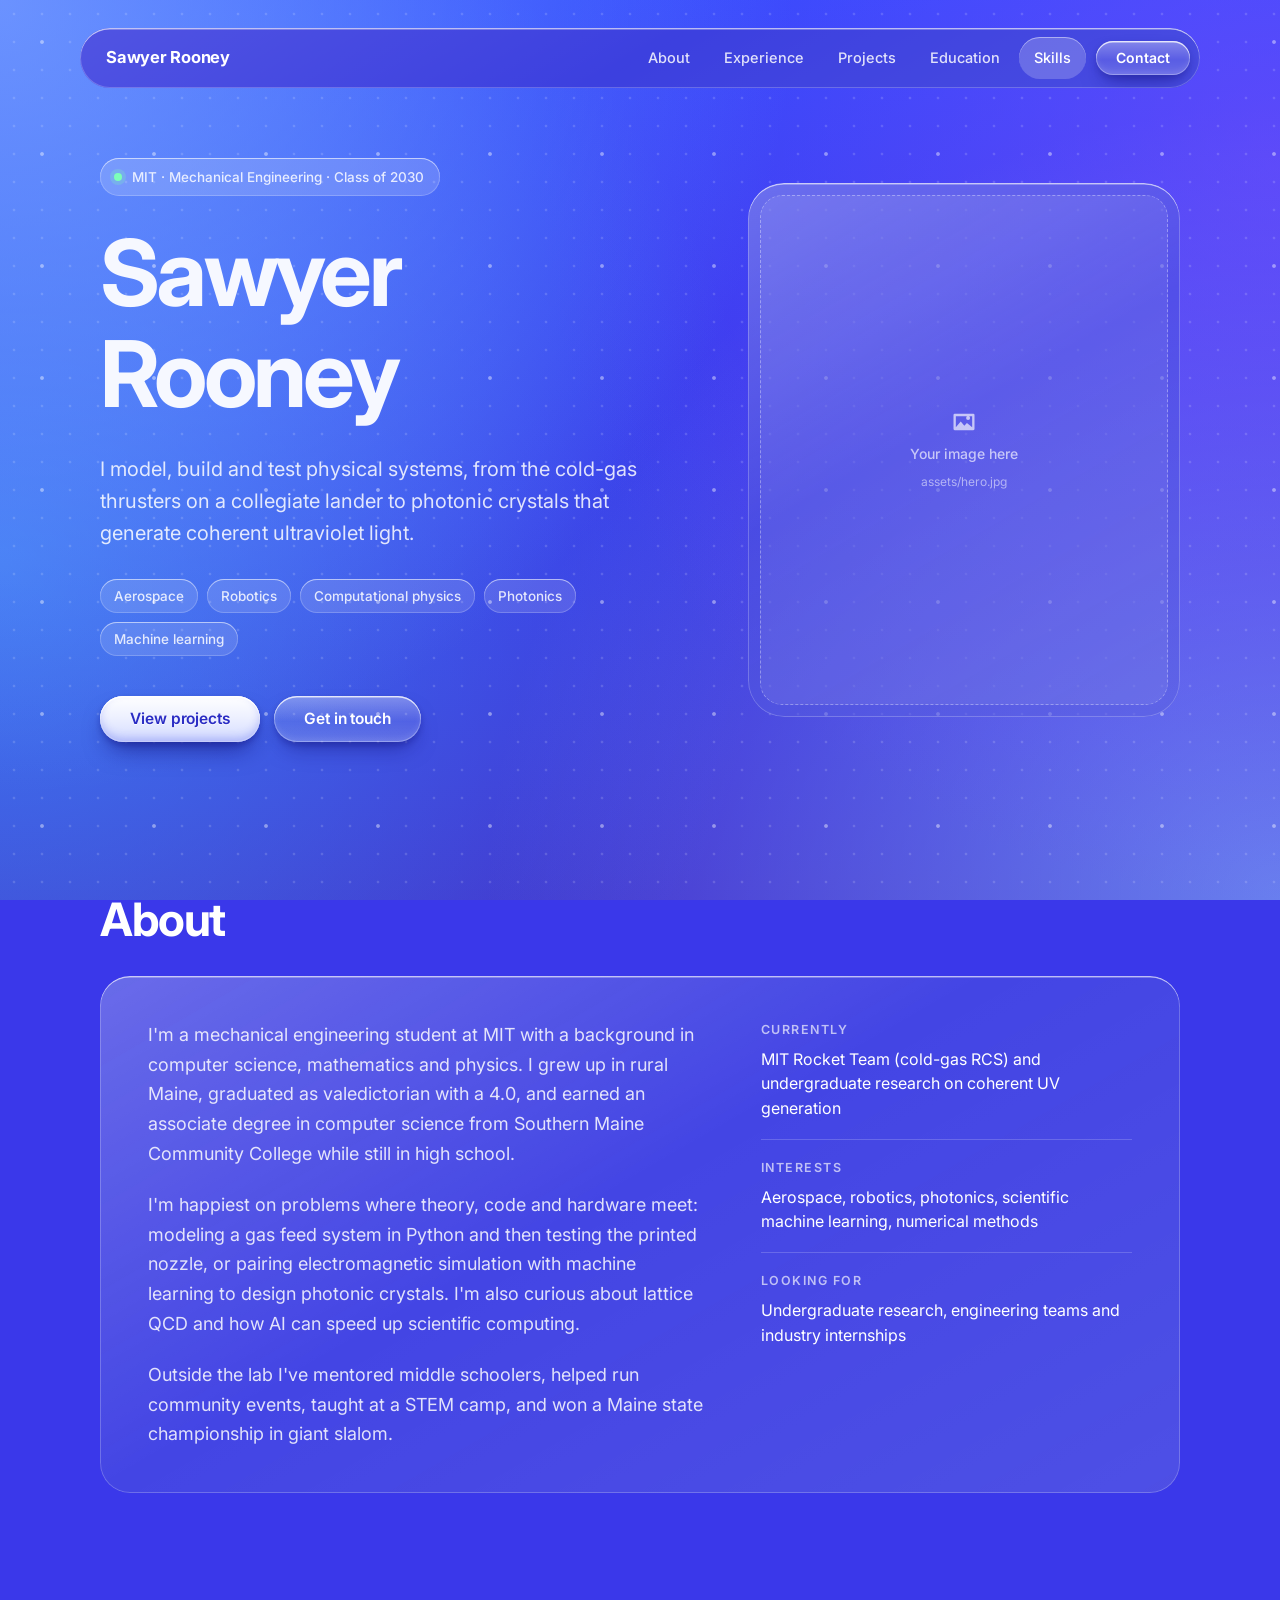
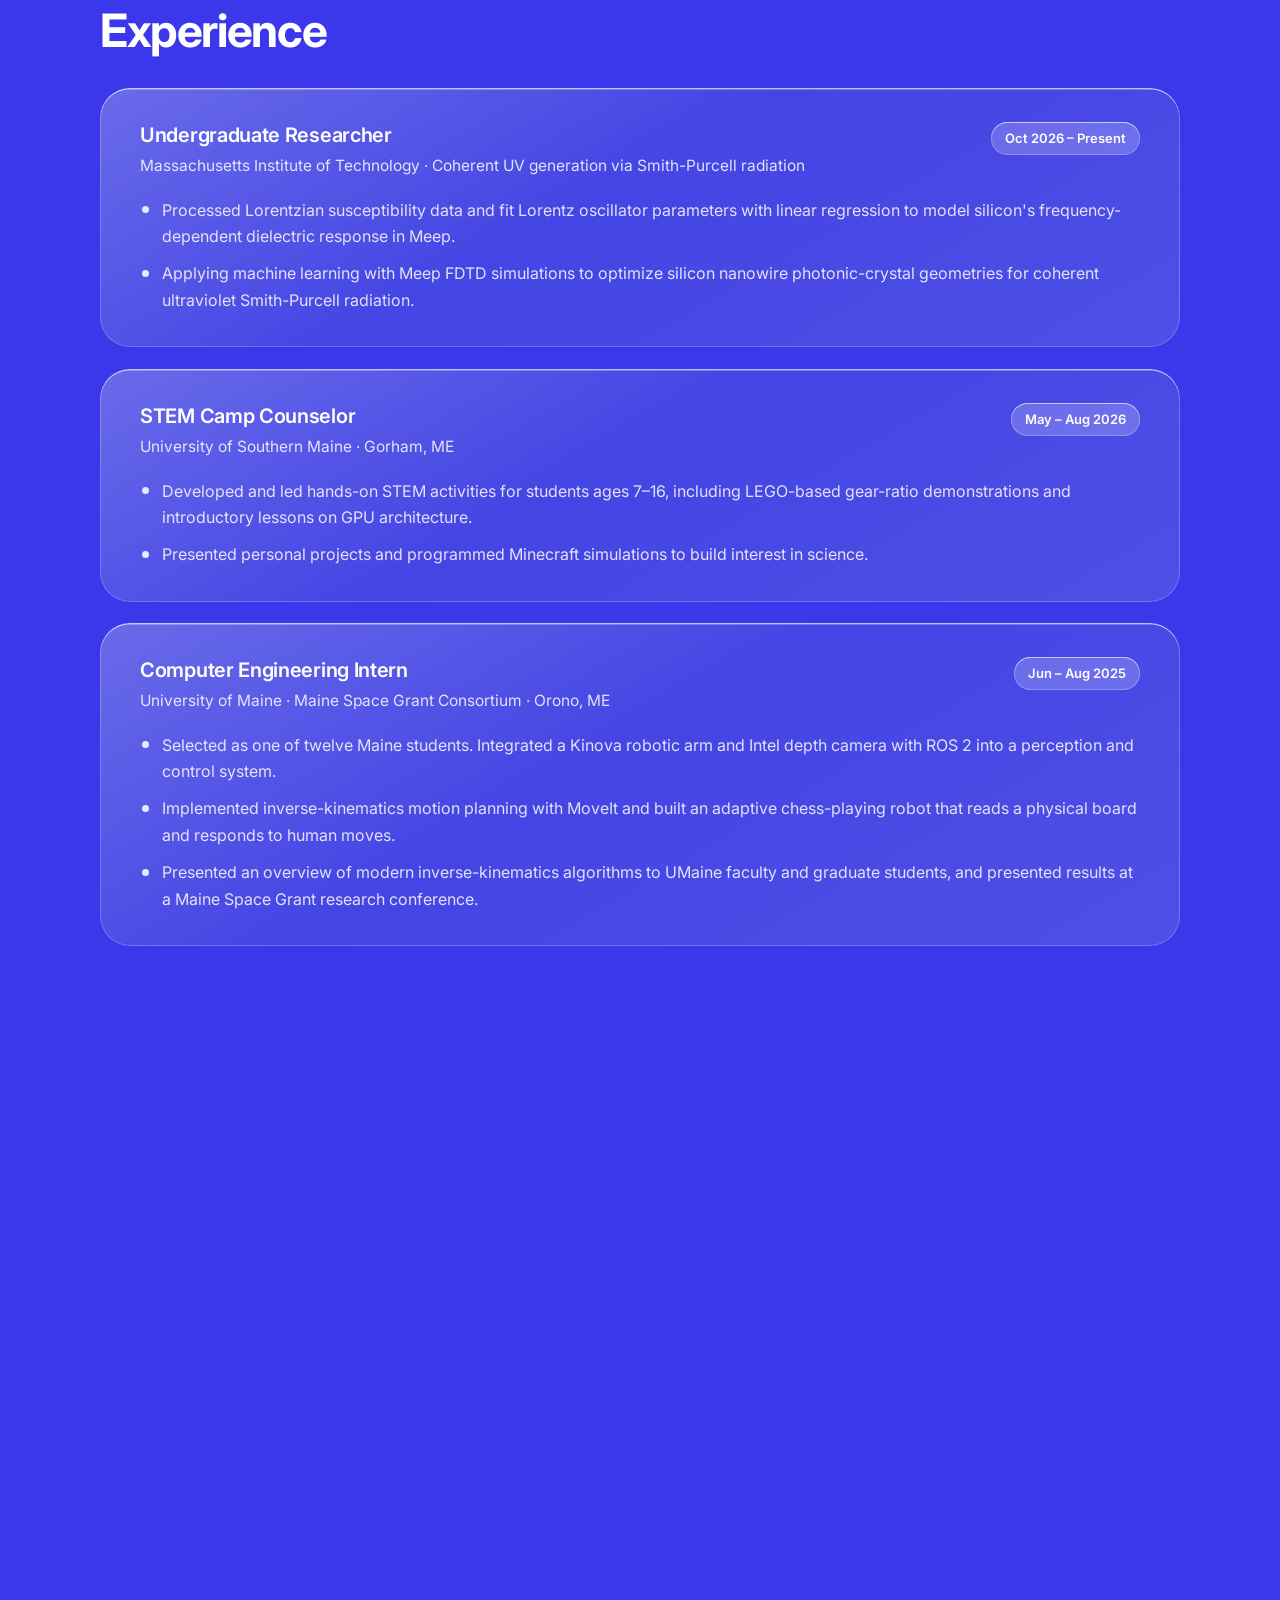
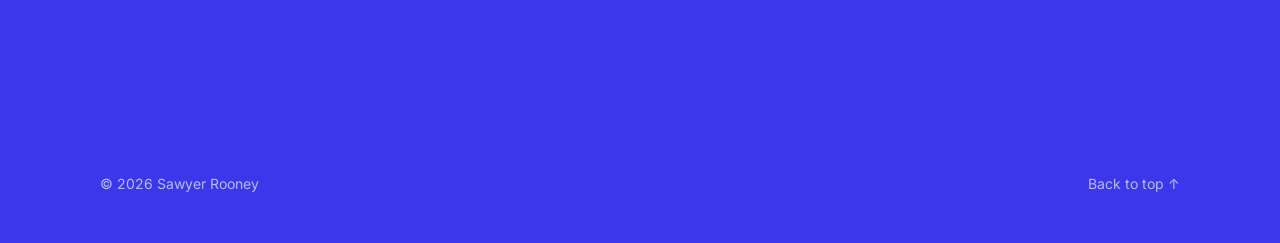
==== commit cb87d294: "Add files via upload" ====
--- a/index.html
+++ b/index.html
@@ -143,7 +143,7 @@
           <li>Designing test rigs to characterize SLA-printed resin parts and check predicted nozzle performance.</li>
         </ul>
         <ul class="chips"><li>SolidWorks</li><li>Python</li><li>Fluid mechanics</li><li>SLA printing</li></ul>
-        <p class="more">Details and downloads</p>
+        <p class="more"><a class="btn primary small" href="projects/rcs.html">Details and downloads</a></p>
       </article>
 
       <article class="card glass">
@@ -159,7 +159,7 @@
           <li>Building an optimization loop that couples machine learning with Meep to search photonic-crystal geometries.</li>
         </ul>
         <ul class="chips"><li>Meep</li><li>FDTD</li><li>Optimization</li><li>Machine learning</li></ul>
-        <p class="more">Details and downloads</p>
+        <p class="more"><a class="btn primary small" href="projects/photonics.html">Details and downloads</a></p>
       </article>
 
       <article class="card glass">
@@ -175,7 +175,7 @@
           <li>Built a companion OpenCV pipeline that calibrates the camera, finds board corners and maps the geometry onto an 8&times;8 grid.</li>
         </ul>
         <ul class="chips"><li>ROS 2</li><li>MoveIt</li><li>OpenCV</li><li>Inverse kinematics</li></ul>
-        <p class="more">Details and downloads</p>
+        <p class="more"><a class="btn primary small" href="projects/chess.html">Details and downloads</a></p>
       </article>
 
       <article class="card glass">
@@ -192,7 +192,7 @@
           <li>Truncated-SVD image compression, and QR decomposition with the iterative QR algorithm for eigenvalues and polynomial roots.</li>
         </ul>
         <ul class="chips"><li>Python</li><li>NumPy</li><li>scikit-learn</li><li>Linear algebra</li></ul>
-        <p class="more">Details and downloads</p>
+        <p class="more"><a class="btn primary small" href="projects/ml.html">Details and downloads</a></p>
       </article>
 
     </div>
--- a/styles.css
+++ b/styles.css
@@ -273,7 +273,7 @@
 .stretch::after{content:"";position:absolute;inset:0;border-radius:30px}
 .stretch:focus-visible{outline:0}
 .stretch:focus-visible::after{outline:2px solid #fff;outline-offset:-4px}
-.more{margin-top:20px;font-size:14.5px;font-weight:600;text-decoration:underline;text-underline-offset:4px}
+.more{margin-top:22px}
 .back{display:inline-block;margin-bottom:20px;font-weight:500;color:var(--ink-soft)}
 .back:hover{color:#fff}
 .p-head h1{font-size:clamp(36px,5.4vw,64px)}
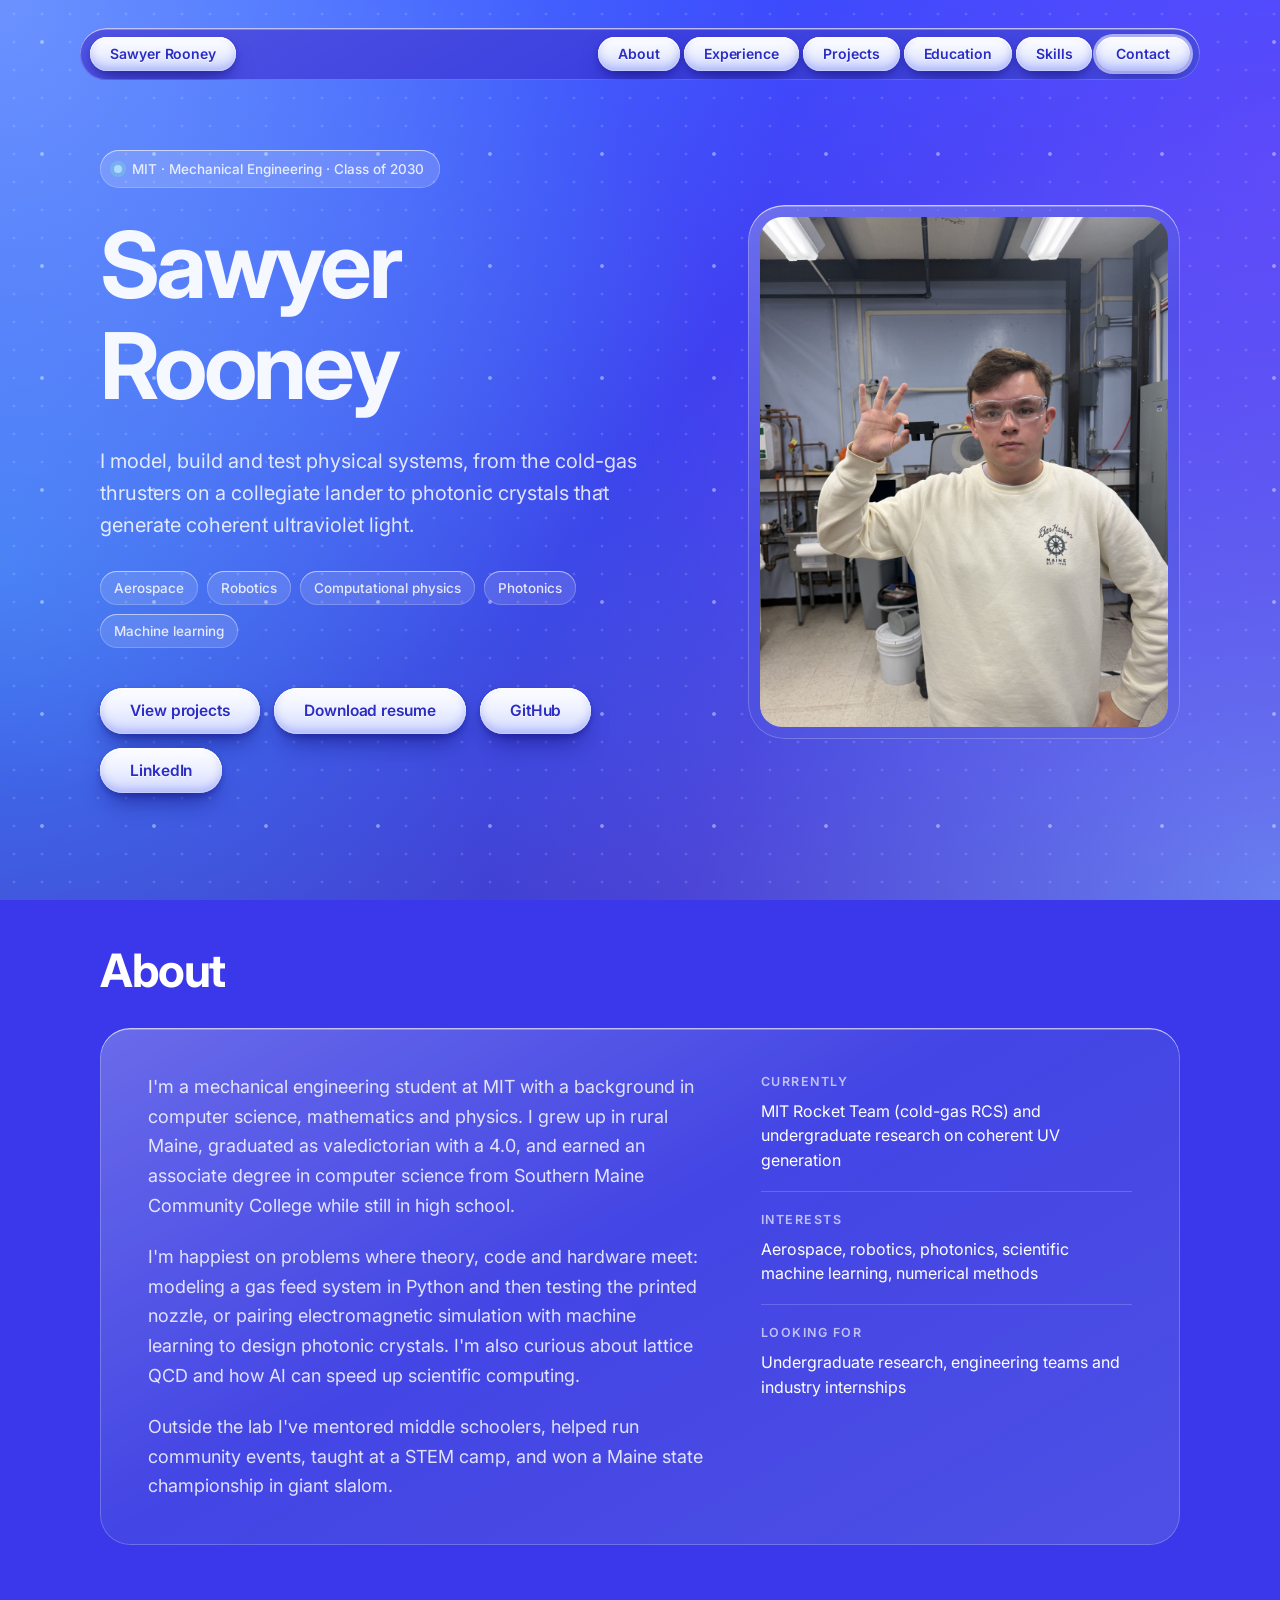
==== commit 9bf7cc25: "Add files via upload" ====
--- a/index.html
+++ b/index.html
@@ -18,14 +18,14 @@
 
 <header class="nav-wrap">
   <nav class="nav glass" aria-label="Primary">
-    <a class="mark" href="#top">Sawyer Rooney</a>
+    <a class="btn primary small mark" href="#top">Sawyer Rooney</a>
     <div class="nav-links">
-      <a href="#about">About</a>
-      <a href="#experience">Experience</a>
-      <a href="#projects">Projects</a>
-      <a href="#education">Education</a>
-      <a href="#skills">Skills</a>
-      <a href="#contact" class="btn glass-btn small">Contact</a>
+      <a class="btn primary small" href="#about">About</a>
+      <a class="btn primary small" href="#experience">Experience</a>
+      <a class="btn primary small" href="projects.html">Projects</a>
+      <a class="btn primary small" href="#education">Education</a>
+      <a class="btn primary small" href="#skills">Skills</a>
+      <a class="btn primary small" href="#contact">Contact</a>
     </div>
   </nav>
 </header>
@@ -42,8 +42,10 @@
         <li>Aerospace</li><li>Robotics</li><li>Computational physics</li><li>Photonics</li><li>Machine learning</li>
       </ul>
       <div class="actions">
-        <a class="btn primary" href="#projects">View projects</a>
-        <a class="btn glass-btn" href="#contact">Get in touch</a>
+        <a class="btn primary" href="projects.html">View projects</a>
+        <a class="btn primary" href="assets/Sawyer-Rooney-Resume.pdf" download>Download resume</a>
+        <a class="btn primary" href="https://github.com/sawyerr-mit/Projects" target="_blank" rel="noopener">GitHub</a>
+        <a class="btn primary" href="https://www.linkedin.com/in/sawyer-rooney-ab3384444/" target="_blank" rel="noopener">LinkedIn</a>
       </div>
     </div>
 
@@ -124,80 +126,6 @@
     </div>
   </section>
 
-  <!-- PROJECTS -->
-  <section id="projects" class="section wrap">
-    <h2>Projects</h2>
-    <div class="cards">
-
-      <article class="card glass">
-        <div class="media wide">
-          <span class="media-ph"><svg viewBox="0 0 24 24" width="24" height="24" aria-hidden="true"><path d="M4 5h16a1 1 0 0 1 1 1v12a1 1 0 0 1-1 1H4a1 1 0 0 1-1-1V6a1 1 0 0 1 1-1Zm1 11.6 4.2-5 3.1 3.6 2.2-2.4L19 16.6V7H5v9.6ZM15.5 10.2a1.7 1.7 0 1 1 0-3.4 1.7 1.7 0 0 1 0 3.4Z" fill="currentColor"/></svg>Project image<small>assets/project-rcs.jpg</small></span>
-          <img src="assets/project-rcs.jpg" alt="Cold-gas RCS project" loading="lazy" decoding="async" onerror="this.remove()">
-        </div>
-        <p class="kicker">Aerospace &middot; Sept 2026 &ndash; Present</p>
-        <h3><a class="stretch" href="projects/rcs.html">Cold-gas RCS for a 540 lb lander</a></h3>
-        <p class="lead">Nitrogen reaction control system for the MIT Rocket Team's collegiate lander, built around thrust, moment arms and available feed pressure.</p>
-        <ul class="bullets">
-          <li>Designed an 80%-length bell nozzle in SolidWorks with Rao's thrust-optimized parabola method.</li>
-          <li>Wrote a Python model using Darcy-Weisbach to predict feedline pressure drop and stagnation pressure at the throat.</li>
-          <li>Designing test rigs to characterize SLA-printed resin parts and check predicted nozzle performance.</li>
-        </ul>
-        <ul class="chips"><li>SolidWorks</li><li>Python</li><li>Fluid mechanics</li><li>SLA printing</li></ul>
-        <p class="more"><a class="btn primary small" href="projects/rcs.html">Details and downloads</a></p>
-      </article>
-
-      <article class="card glass">
-        <div class="media wide">
-          <span class="media-ph"><svg viewBox="0 0 24 24" width="24" height="24" aria-hidden="true"><path d="M4 5h16a1 1 0 0 1 1 1v12a1 1 0 0 1-1 1H4a1 1 0 0 1-1-1V6a1 1 0 0 1 1-1Zm1 11.6 4.2-5 3.1 3.6 2.2-2.4L19 16.6V7H5v9.6ZM15.5 10.2a1.7 1.7 0 1 1 0-3.4 1.7 1.7 0 0 1 0 3.4Z" fill="currentColor"/></svg>Project image<small>assets/project-photonics.jpg</small></span>
-          <img src="assets/project-photonics.jpg" alt="Smith-Purcell photonics project" loading="lazy" decoding="async" onerror="this.remove()">
-        </div>
-        <p class="kicker">Photonics &middot; Oct 2026 &ndash; Present</p>
-        <h3><a class="stretch" href="projects/photonics.html">Inverse design of Smith-Purcell radiators</a></h3>
-        <p class="lead">Silicon nanowire photonic crystals tuned to convert coherent free electrons into coherent ultraviolet light.</p>
-        <ul class="bullets">
-          <li>Fit Lorentz-oscillator models to silicon's dielectric response for use in FDTD simulation.</li>
-          <li>Building an optimization loop that couples machine learning with Meep to search photonic-crystal geometries.</li>
-        </ul>
-        <ul class="chips"><li>Meep</li><li>FDTD</li><li>Optimization</li><li>Machine learning</li></ul>
-        <p class="more"><a class="btn primary small" href="projects/photonics.html">Details and downloads</a></p>
-      </article>
-
-      <article class="card glass">
-        <div class="media wide">
-          <span class="media-ph"><svg viewBox="0 0 24 24" width="24" height="24" aria-hidden="true"><path d="M4 5h16a1 1 0 0 1 1 1v12a1 1 0 0 1-1 1H4a1 1 0 0 1-1-1V6a1 1 0 0 1 1-1Zm1 11.6 4.2-5 3.1 3.6 2.2-2.4L19 16.6V7H5v9.6ZM15.5 10.2a1.7 1.7 0 1 1 0-3.4 1.7 1.7 0 0 1 0 3.4Z" fill="currentColor"/></svg>Project image<small>assets/project-chess.jpg</small></span>
-          <img src="assets/project-chess.jpg" alt="Adaptive chess-playing robot" loading="lazy" decoding="async" onerror="this.remove()">
-        </div>
-        <p class="kicker">Robotics &middot; Summer 2025</p>
-        <h3><a class="stretch" href="projects/chess.html">Adaptive chess-playing robot</a></h3>
-        <p class="lead">A Kinova arm and depth camera that read a physical chessboard, follow human moves and respond with moves of their own.</p>
-        <ul class="bullets">
-          <li>Integrated depth-camera perception with ROS 2 and MoveIt inverse-kinematics motion planning.</li>
-          <li>Built a companion OpenCV pipeline that calibrates the camera, finds board corners and maps the geometry onto an 8&times;8 grid.</li>
-        </ul>
-        <ul class="chips"><li>ROS 2</li><li>MoveIt</li><li>OpenCV</li><li>Inverse kinematics</li></ul>
-        <p class="more"><a class="btn primary small" href="projects/chess.html">Details and downloads</a></p>
-      </article>
-
-      <article class="card glass">
-        <div class="media wide">
-          <span class="media-ph"><svg viewBox="0 0 24 24" width="24" height="24" aria-hidden="true"><path d="M4 5h16a1 1 0 0 1 1 1v12a1 1 0 0 1-1 1H4a1 1 0 0 1-1-1V6a1 1 0 0 1 1-1Zm1 11.6 4.2-5 3.1 3.6 2.2-2.4L19 16.6V7H5v9.6ZM15.5 10.2a1.7 1.7 0 1 1 0-3.4 1.7 1.7 0 0 1 0 3.4Z" fill="currentColor"/></svg>Project image<small>assets/project-ml.jpg</small></span>
-          <img src="assets/project-ml.jpg" alt="Numerical methods and ML projects" loading="lazy" decoding="async" onerror="this.remove()">
-        </div>
-        <p class="kicker">Computation &middot; 2022 &ndash; Present</p>
-        <h3><a class="stretch" href="projects/ml.html">Numerical methods and ML from scratch</a></h3>
-        <ul class="bullets">
-          <li>MNIST digit classifier with backpropagation and cross-entropy loss in NumPy.</li>
-          <li>Connect Four AI using minimax with alpha-beta pruning.</li>
-          <li>Random Forest that predicts hazardous asteroids from NASA NeoWs data.</li>
-          <li>Truncated-SVD image compression, and QR decomposition with the iterative QR algorithm for eigenvalues and polynomial roots.</li>
-        </ul>
-        <ul class="chips"><li>Python</li><li>NumPy</li><li>scikit-learn</li><li>Linear algebra</li></ul>
-        <p class="more"><a class="btn primary small" href="projects/ml.html">Details and downloads</a></p>
-      </article>
-
-    </div>
-  </section>
-
   <!-- EDUCATION -->
   <section id="education" class="section wrap">
     <h2>Education</h2>
@@ -282,8 +210,9 @@
       <p class="email">sawyer_r@mit.edu</p>
       <div class="actions center">
         <a class="btn primary" href="mailto:sawyer_r@mit.edu">Send an email</a>
-        <a class="btn glass-btn" href="https://github.com/YOUR-USERNAME">GitHub</a>
-        <a class="btn glass-btn" href="https://www.linkedin.com/in/YOUR-HANDLE">LinkedIn</a>
+        <a class="btn primary" href="https://github.com/sawyerr-mit/Projects" target="_blank" rel="noopener">GitHub</a>
+        <a class="btn primary" href="https://www.linkedin.com/in/sawyer-rooney-ab3384444/" target="_blank" rel="noopener">LinkedIn</a>
+        <a class="btn primary" href="assets/Sawyer-Rooney-Resume.pdf" download>Download resume</a>
       </div>
     </div>
   </section>
@@ -292,7 +221,11 @@
 
 <footer class="footer wrap">
   <span>&copy; <span id="yr">2026</span> Sawyer Rooney</span>
-  <a href="#top">Back to top &uarr;</a>
+  <div class="foot-links">
+    <a class="btn primary small" href="https://github.com/sawyerr-mit/Projects" target="_blank" rel="noopener">GitHub</a>
+    <a class="btn primary small" href="https://www.linkedin.com/in/sawyer-rooney-ab3384444/" target="_blank" rel="noopener">LinkedIn</a>
+    <a class="btn primary small" href="#top">Back to top</a>
+  </div>
 </footer>
 
 <script src="script.js" defer></script>
--- a/styles.css
+++ b/styles.css
@@ -84,12 +84,7 @@
     linear-gradient(150deg,rgba(255,255,255,.14),rgba(255,255,255,.04) 50%,rgba(255,255,255,.1)),
     rgb(52,56,222);
 }
-.mark{font-weight:700;letter-spacing:-.015em;font-size:16.5px;white-space:nowrap}
 .nav-links{display:flex;align-items:center;gap:4px;font-size:14.5px;font-weight:500}
-.nav-links>a:not(.btn){padding:9px 15px;border-radius:999px;color:var(--ink-soft)}
-.nav-links>a:not(.btn):hover{background:rgba(255,255,255,.14);color:#fff}
-.nav-links>a.active{background:rgba(255,255,255,.2);color:#fff;box-shadow:inset 0 1px 0 rgba(255,255,255,.45)}
-.nav-links .btn{margin-left:6px}
 
 /* ---------- buttons ---------- */
 .btn{
@@ -110,16 +105,6 @@
     0 14px 24px -8px rgba(16,14,120,.65),
     0 3px 6px rgba(16,14,120,.3);
 }
-.btn.glass-btn{
-  color:#fff;
-  background:linear-gradient(180deg,rgba(255,255,255,.34) 0%,rgba(255,255,255,.1) 55%,rgba(255,255,255,.18) 100%);
-  box-shadow:
-    inset 0 1.5px 0 rgba(255,255,255,.7),
-    inset 0 -3px 6px rgba(255,255,255,.1),
-    inset 0 0 0 1px rgba(255,255,255,.28),
-    0 12px 22px -8px rgba(16,14,120,.55),
-    0 3px 6px rgba(16,14,120,.25);
-}
 @media (hover:hover){
   .btn:hover{transform:translateY(-3px)}
 }
@@ -136,7 +121,7 @@
   background:rgba(255,255,255,.16);
   box-shadow:inset 0 1px 0 rgba(255,255,255,.5),inset 0 0 0 1px rgba(255,255,255,.2);
 }
-.dot{width:8px;height:8px;border-radius:50%;background:#7dffb8;box-shadow:0 0 0 4px rgba(125,255,184,.22)}
+.dot{width:8px;height:8px;border-radius:50%;background:#abdcff;box-shadow:0 0 0 4px rgba(125,255,184,.22)}
 h1{
   font-size:clamp(50px,7.4vw,92px);font-weight:700;letter-spacing:-.04em;line-height:1.1;
   color:#f6f8ff;
@@ -247,9 +232,7 @@
   .nav-links{overflow-x:auto;gap:2px;padding:0 0 2px;scrollbar-width:none;
     -webkit-mask-image:linear-gradient(90deg,#000 88%,transparent);mask-image:linear-gradient(90deg,#000 88%,transparent)}
   .nav-links::-webkit-scrollbar{display:none}
-  .nav-links>a{white-space:nowrap}
-  .nav-links>a:not(.btn){padding:8px 12px}
-  html{scroll-padding-top:150px}
+      html{scroll-padding-top:150px}
   .section{padding-top:40px;padding-bottom:40px}
   .panel,.contact{padding:30px 22px}
   .edu{padding:2px 22px 30px}
@@ -269,27 +252,54 @@
 /* ---------- skip rendering off-screen sections until they near the viewport ---------- */
 .section~.section{content-visibility:auto;contain-intrinsic-size:auto 500px}
 
-/* ---------- project pages ---------- */
+/* ---------- projects tab and project pages ---------- */
+.nav{padding:9px 10px}
+.btn.active,.btn[aria-pressed=true]{box-shadow:inset 0 1.5px 0 #fff,inset 0 -4px 8px rgba(80,92,235,.3),0 0 0 3px rgba(255,255,255,.55),0 10px 20px -8px rgba(16,14,120,.65)}
+.btn small{margin-left:10px;font-size:12px;font-weight:600;opacity:.7}
+.btn.inline{margin:0 2px}
+button.btn{border:0}
+.page-title{font-size:clamp(40px,6vw,72px);font-weight:700;letter-spacing:-.04em;line-height:1.1;margin-bottom:28px}
+.sortbar{display:flex;flex-wrap:wrap;align-items:center;gap:14px 18px;padding:16px 22px;border-radius:999px}
+.sort-label{font-weight:600;color:var(--ink-soft)}
+.sort-btns{display:flex;gap:10px}
+.sort-note{color:var(--ink-mute);font-size:14.5px}
+.scale-key{margin:14px 0 30px 22px;max-width:46em;color:var(--ink-mute);font-size:14.5px}
+.chips li.scale{background:rgba(255,255,255,.26);color:#fff;font-weight:600}
 .stretch::after{content:"";position:absolute;inset:0;border-radius:30px}
-.stretch:focus-visible{outline:0}
-.stretch:focus-visible::after{outline:2px solid #fff;outline-offset:-4px}
-.more{margin-top:22px}
-.back{display:inline-block;margin-bottom:20px;font-weight:500;color:var(--ink-soft)}
-.back:hover{color:#fff}
+.card .btn.stretch{position:static}
+.card .stretch:focus-visible{outline:0}
+.card .stretch:focus-visible::after{outline:3px solid #fff;outline-offset:-5px}
+.media.fit img{object-fit:contain;background:#fff}
+.media.peek{background:rgba(10,12,90,.5)}
+.peek pre{margin:0;padding:18px 20px;font:12.5px/1.55 ui-monospace,SFMono-Regular,Menlo,Consolas,monospace;color:var(--ink-soft);overflow:hidden;white-space:pre}
 .p-head h1{font-size:clamp(36px,5.4vw,64px)}
 .p-head .sub{margin-top:18px}
+.p-head{margin-top:20px}
 .pf{margin-top:22px;border-radius:30px}
 .pf .media.wide{margin-bottom:0}
-button.btn{border:0}
-.downloads{display:grid;gap:12px}
-.dl{display:flex;align-items:center;justify-content:space-between;gap:16px;padding:16px 20px;border-radius:20px;
-  background:rgba(255,255,255,.12);box-shadow:inset 0 1px 0 rgba(255,255,255,.4),inset 0 0 0 1px rgba(255,255,255,.18)}
-.dl b{display:block;font-weight:600}
-.dl small{color:var(--ink-mute);font-size:13.5px}
-a.dl:hover{background:rgba(255,255,255,.2)}
-.dl[aria-disabled=true]{opacity:.6}
+.more{margin-top:22px}
+.gallery{display:grid;grid-template-columns:repeat(auto-fit,minmax(260px,1fr));gap:20px;margin-top:22px}
+.gallery.single{grid-template-columns:minmax(0,640px)}
+.shot{margin:0;padding:12px}
+.shot img{display:block;width:100%;height:auto;border-radius:18px;background:#fff}
+.shot figcaption{padding:12px 6px 4px;font-size:14.5px;color:var(--ink-soft)}
+.downloads,.foot-links{display:flex;flex-wrap:wrap;gap:12px}
+.footer{align-items:center}
+details.code{padding:14px 18px}
+details.code summary{display:flex;align-items:center;gap:12px;cursor:pointer;list-style:none}
+details.code summary::-webkit-details-marker{display:none}
+details.code summary small{color:var(--ink-mute);font-size:13.5px}
+details.code summary:focus-visible{outline:2px solid #fff;outline-offset:4px;border-radius:999px}
+.c-hide{display:none}details[open] .c-hide{display:inline}details[open] .c-show{display:none}
+details.code pre{margin:16px 0 4px;max-height:560px;overflow:auto;padding:18px;border-radius:18px;background:rgba(10,12,90,.55);font:13px/1.6 ui-monospace,SFMono-Regular,Menlo,Consolas,monospace;color:#eef1ff;tab-size:4}
+.runbox{margin-top:22px;padding:30px 34px}
+.runh{margin-bottom:12px}
+.run{margin:0 0 14px;padding:16px 18px;border-radius:16px;overflow:auto;background:rgba(10,12,90,.55);font:14px/1.6 ui-monospace,SFMono-Regular,Menlo,Consolas,monospace}
+.muted code{font-size:.92em}
+a.dl[aria-disabled=true]{opacity:.55;pointer-events:none}
+@media (max-width:720px){.sortbar{border-radius:28px}.foot-links{justify-content:flex-start}.footer{flex-direction:column;align-items:flex-start}}
 @media print{
-  .bg,.nav-wrap,.actions,.footer,.back,.media-ph,body::before{display:none!important}
+  .bg,.nav-wrap,.actions,.footer,.sortbar,.media-ph,body::before{display:none!important}
   body{background:#fff}
   *{color:#111!important;background:none!important;box-shadow:none!important}
   .section{content-visibility:visible!important;padding:14px 0}
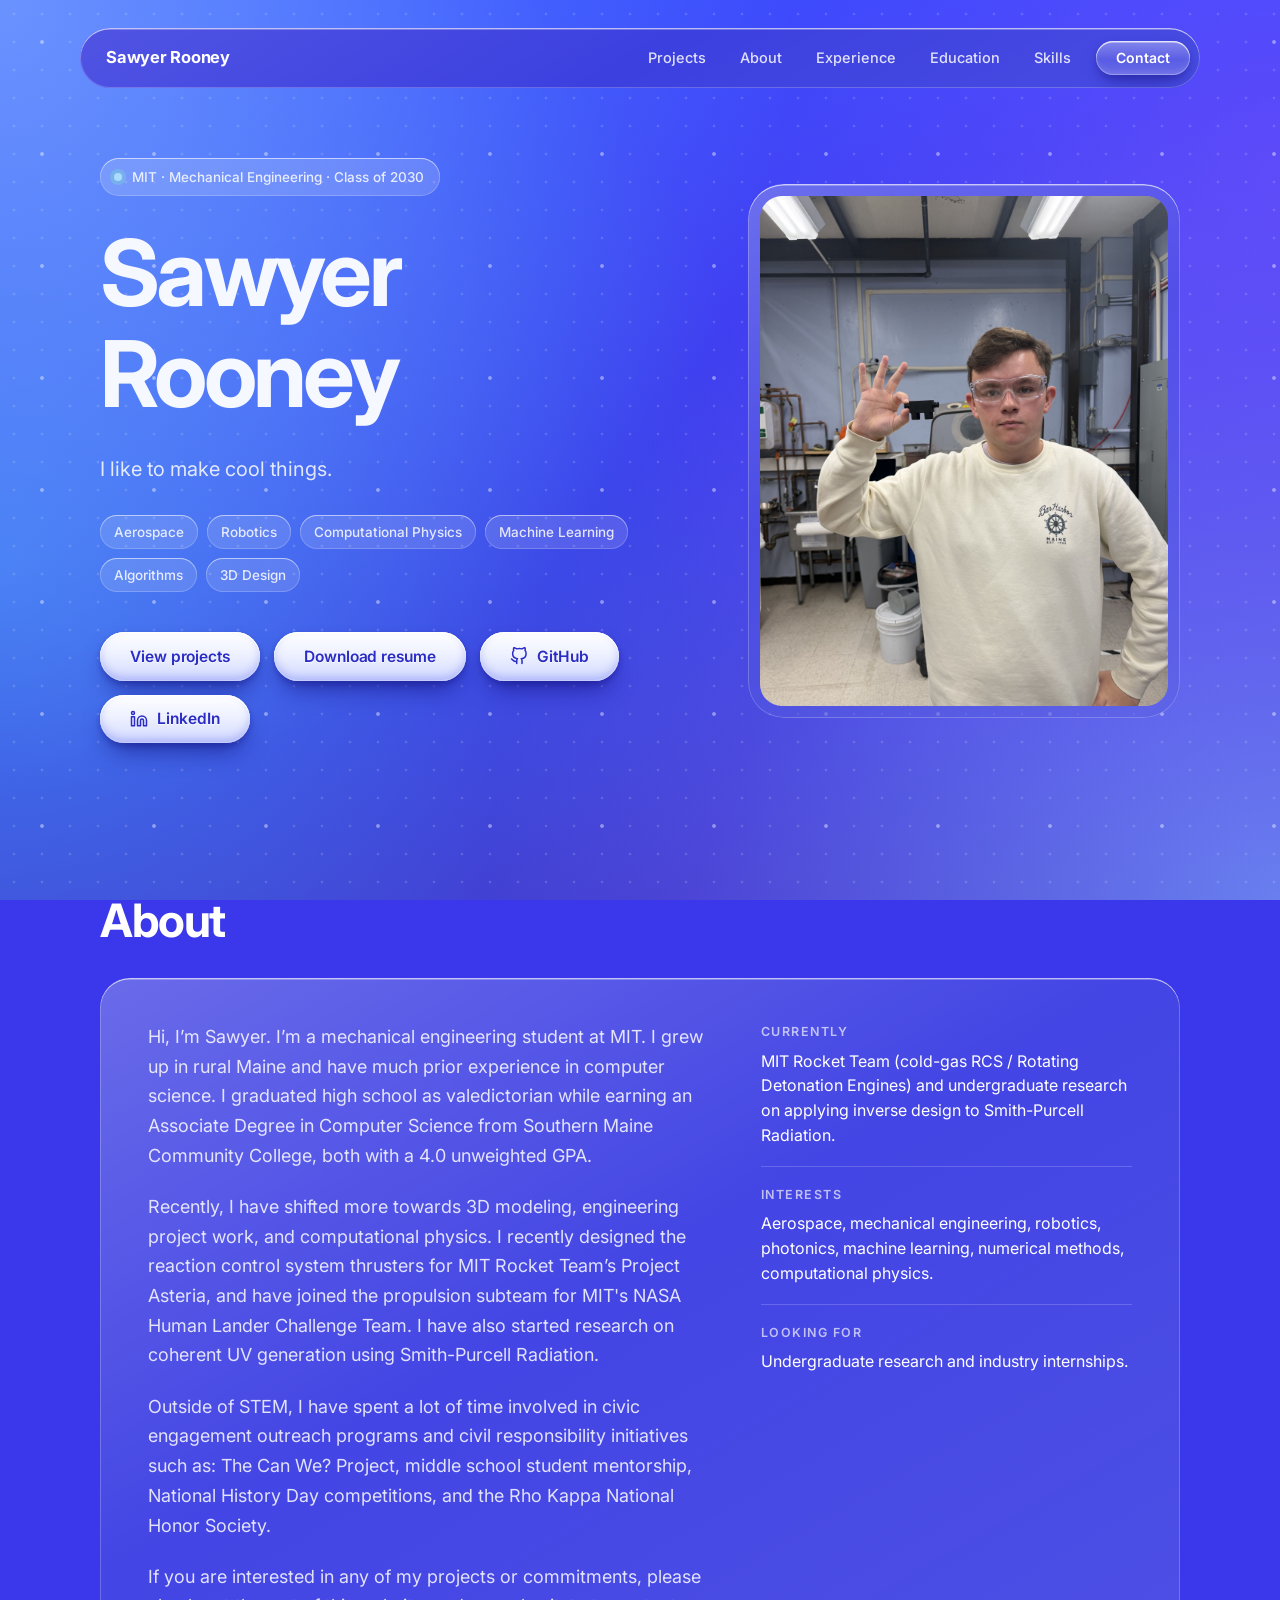
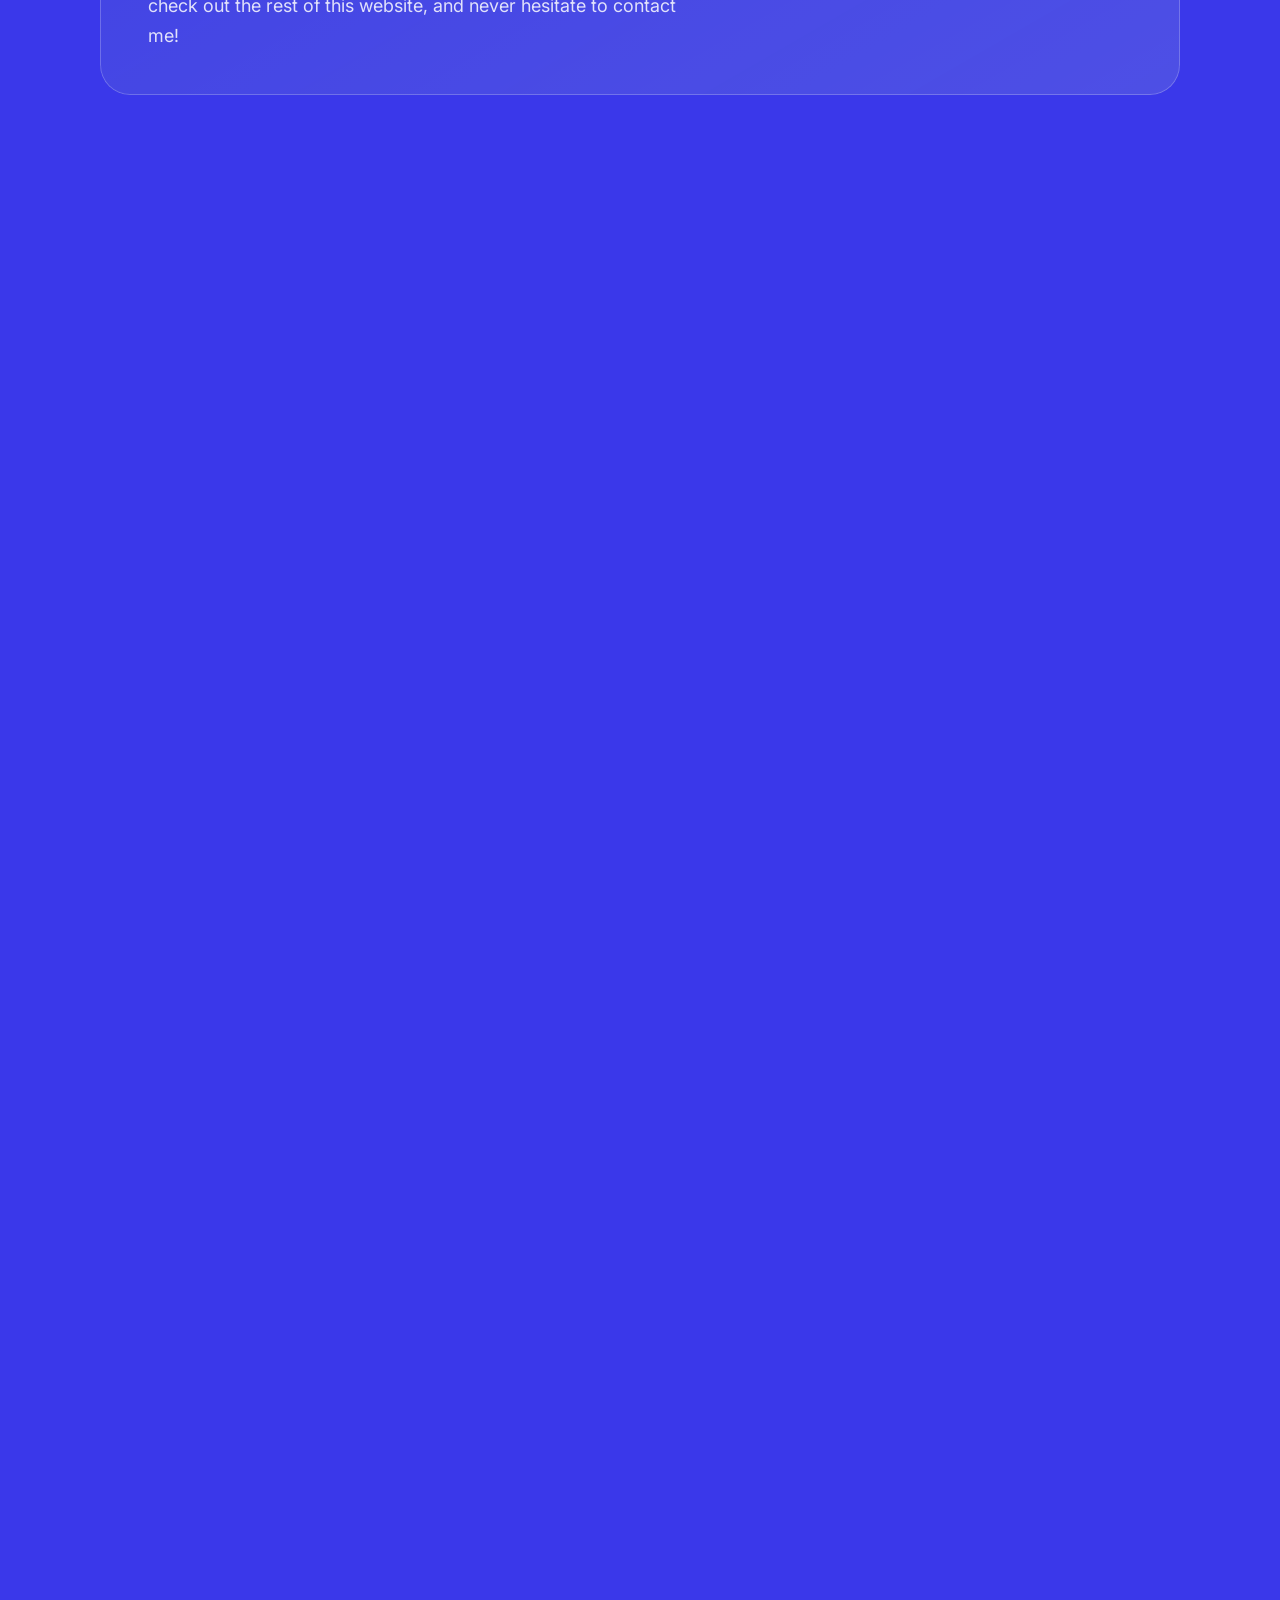
==== commit b0c01254: "Revise index.html content and structure Updated personal description, skills, and contact section fo" ====
--- a/index.html
+++ b/index.html
@@ -37,9 +37,9 @@
     <div class="hero-copy">
       <p class="status"><span class="dot" aria-hidden="true"></span>MIT &middot; Mechanical Engineering &middot; Class of 2030</p>
       <h1>Sawyer Rooney</h1>
-      <p class="sub">I model, build and test physical systems, from the cold-gas thrusters on a collegiate lander to photonic crystals that generate coherent ultraviolet light.</p>
+      <p class="sub">I like to make cool things.</p>
       <ul class="chips" aria-label="Focus areas">
-        <li>Aerospace</li><li>Robotics</li><li>Computational physics</li><li>Photonics</li><li>Machine learning</li>
+        <li>Aerospace</li><li>Robotics</li><li>Computational Physics</li><li>Machine Learning</li><li>Algorithms</li><li>3D Design</li>
       </ul>
       <div class="actions">
         <a class="btn primary" href="projects.html">View projects</a>
@@ -63,14 +63,15 @@
     <h2>About</h2>
     <div class="panel glass about">
       <div class="prose">
-        <p>I'm a mechanical engineering student at MIT with a background in computer science, mathematics and physics. I grew up in rural Maine, graduated as valedictorian with a 4.0, and earned an associate degree in computer science from Southern Maine Community College while still in high school.</p>
-        <p>I'm happiest on problems where theory, code and hardware meet: modeling a gas feed system in Python and then testing the printed nozzle, or pairing electromagnetic simulation with machine learning to design photonic crystals. I'm also curious about lattice QCD and how AI can speed up scientific computing.</p>
-        <p>Outside the lab I've mentored middle schoolers, helped run community events, taught at a STEM camp, and won a Maine state championship in giant slalom.</p>
+        <p>Hi, I’m Sawyer. I’m a mechanical engineering student at MIT. I grew up in rural Maine and have much prior experience in computer science. I graduated high school as valedictorian while earning an Associate Degree in Computer Science from Southern Maine Community College, both with a 4.0 unweighted GPA.</p>
+        <p>Recently, I have shifted more towards 3D modeling, engineering project work, and computational physics. I recently designed the reaction control system thrusters for MIT Rocket Team’s Project Asteria, and have joined the propulsion subteam for MIT's NASA Human Lander Challenge Team. I have also started research on coherent UV generation using Smith-Purcell Radiation.</p>
+        <p>Outside of STEM, I have spent a lot of time involved in civic engagement outreach programs and civil responsibility initiatives such as: The Can We? Project, middle school student mentorship, National History Day competitions, and the Rho Kappa National Honor Society.</p>
+        <p>If you are interested in any of my projects or commitments, please check out the rest of this website, and never hesitate to contact me!</p>
       </div>
       <dl class="facts">
-        <div><dt>Currently</dt><dd>MIT Rocket Team (cold-gas RCS) and undergraduate research on coherent UV generation</dd></div>
-        <div><dt>Interests</dt><dd>Aerospace, robotics, photonics, scientific machine learning, numerical methods</dd></div>
-        <div><dt>Looking for</dt><dd>Undergraduate research, engineering teams and industry internships</dd></div>
+        <div><dt>Currently</dt><dd>MIT Rocket Team (cold-gas RCS / Rotating Detonation Engines) and undergraduate research on applying inverse design to Smith-Purcell Radiation.</dd></div>
+        <div><dt>Interests</dt><dd>Aerospace, mechanical engineering, robotics, photonics, machine learning, numerical methods, computational physics.</dd></div>
+        <div><dt>Looking for</dt><dd>Undergraduate research and industry internships.</dd></div>
       </dl>
     </div>
   </section>
@@ -136,7 +137,8 @@
         <div>
           <h3>Massachusetts Institute of Technology</h3>
           <p class="org">B.S. in Mechanical Engineering &middot; Cambridge, MA</p>
-          <p class="muted">Credit for 18.01, 18.02 and 8.01. Currently taking 3.091 (Solid-State Chemistry), 8.02 (Electromagnetism), 18.100B (Real Analysis) and 8.UR (Undergraduate Research in Physics).</p>
+          <p class="muted"><strong>Credit:</strong> 18.01 (Single Variable Calculus), 18.02 (Multivariable Calculus), 8.01 (Classical Mechanics)</p>
+          <p class="muted"><strong>Currently taking:</strong> 3.091 (Introduction to Solid-State Chemistry), 8.02 (Electromagnetism), 18.100B (Real Analysis), 8.UR (Undergraduate Research in Physics)</p>
         </div>
       </article>
 
@@ -145,7 +147,7 @@
         <div>
           <h3>Southern Maine Community College</h3>
           <p class="org">A.S. in Computer Science &middot; GPA 4.0 &middot; Portland, ME</p>
-          <p class="muted">Calculus III, Differential Equations and Linear Algebra, Discrete Math, Object-Oriented Design and Programming, Data Structures, Computer Organization, and Advanced AI and Data Science with Python.</p>
+          <p class="muted"><strong>Credit:</strong> Calculus III, Differential Equations and Linear Algebra, Discrete Math, Object-Oriented Design and Programming, Data Structures, Computer Organization, Advanced Artificial Intelligence and Data Science with Python</p>
         </div>
       </article>
 
@@ -154,18 +156,22 @@
         <div>
           <h3>Maranacook Community High School</h3>
           <p class="org">Valedictorian &middot; GPA 4.0 &middot; SAT 1570 &middot; Readfield, ME</p>
-          <p class="muted">AP Physics C (Mechanics and E&amp;M, both scored 5), AP Chemistry and AP Statistics.</p>
+          <p class="muted"><strong>Credit:</strong> AP Physics C: Mechanics, AP Physics C: Electricity and Magnetism, AP Chemistry, AP Statistics</p>
         </div>
       </article>
 
       <div class="honors">
         <h3 class="label">Honors</h3>
         <ul class="chips">
-          <li>Presidential Scholar Nominee '26</li>
-          <li>Barrowsky Scholar '26</li>
-          <li>Math Team State Championship '25</li>
-          <li>Frederick Douglass and Susan B. Anthony Award '25</li>
-          <li>Rensselaer Medal '25</li>
+          <li>Rochkind Wagner Foundation Achievement Award in Math and Science ’24-25</li>
+          <li>Math Team State Championship ’25</li>
+          <li>Frederick Douglass and Susan B. Anthony Award ’25</li>
+          <li>Rensselaer Medal ’25</li>
+          <li>Dartmouth Book Award ’25</li>
+          <li>Presidential Scholar Nominee ’26</li>
+          <li>Barrowsky Scholarship ’26</li>
+          <li>Seal of Biliteracy in French ’26</li>
+          <li>National Merit Finalist ’26</li>
         </ul>
       </div>
     </div>
@@ -177,7 +183,7 @@
     <div class="skills">
       <div class="skill glass">
         <h3 class="label">Software and ML</h3>
-        <p>Python, NumPy, pandas, scikit-learn, Pygame, object-oriented design, data structures, neural networks from scratch, tree ensembles, search algorithms</p>
+        <p>Python, NumPy, pandas, scikit-learn, Pygame, object-oriented design, data structures, neural networks, random forest classification, search algorithms</p>
       </div>
       <div class="skill glass">
         <h3 class="label">Robotics and vision</h3>
@@ -188,16 +194,12 @@
         <p>Meep (FDTD), inverse design, optimization, SVD, QR and eigenvalue methods, numerical root-finding</p>
       </div>
       <div class="skill glass">
-        <h3 class="label">Mechanical and propulsion</h3>
-        <p>SolidWorks, Rao nozzle design, Darcy-Weisbach feedline modeling, SLA 3D printing, test-rig design, thermodynamics</p>
+        <h3 class="label">Mechanical design and propulsion</h3>
+        <p>SolidWorks, Rao nozzle design, Darcy-Weisbach feedline modeling, SLA 3D printing, thermodynamics</p>
       </div>
       <div class="skill glass">
         <h3 class="label">Mathematics and physics</h3>
-        <p>Multivariable calculus, differential equations, linear algebra, discrete math, real analysis (in progress), classical mechanics, electromagnetism</p>
-      </div>
-      <div class="skill glass">
-        <h3 class="label">Communication</h3>
-        <p>Technical presentations to faculty and researchers, mentoring and teaching ages 7&ndash;16</p>
+        <p>Multivariable calculus, differential equations, linear algebra, discrete math, real analysis, classical mechanics, electromagnetism</p>
       </div>
     </div>
   </section>
@@ -205,8 +207,8 @@
   <!-- CONTACT -->
   <section id="contact" class="section wrap">
     <div class="panel glass contact">
-      <h2>Let's talk</h2>
-      <p class="contact-lede">I'm looking for undergraduate research, engineering teams and internships in aerospace, robotics and computational physics. I'd be glad to hear from you.</p>
+      <h2>Contact Me!</h2>
+      <p class="contact-lede">I’m excitedly looking for undergraduate research opportunities and engineering internship opportunities. If you are reading this and are interested in my work, please don’t hesitate to reach out!</p>
       <p class="email">sawyer_r@mit.edu</p>
       <div class="actions center">
         <a class="btn primary" href="mailto:sawyer_r@mit.edu">Send an email</a>
--- a/styles.css
+++ b/styles.css
@@ -253,7 +253,6 @@
 .section~.section{content-visibility:auto;contain-intrinsic-size:auto 500px}
 
 /* ---------- projects tab and project pages ---------- */
-.nav{padding:9px 10px}
 .btn.active,.btn[aria-pressed=true]{box-shadow:inset 0 1.5px 0 #fff,inset 0 -4px 8px rgba(80,92,235,.3),0 0 0 3px rgba(255,255,255,.55),0 10px 20px -8px rgba(16,14,120,.65)}
 .btn small{margin-left:10px;font-size:12px;font-weight:600;opacity:.7}
 .btn.inline{margin:0 2px}
@@ -304,3 +303,22 @@
   *{color:#111!important;background:none!important;box-shadow:none!important}
   .section{content-visibility:visible!important;padding:14px 0}
 }
+
+/* ---------- top nav bar: original text-link look (overrides the white-button classes), Projects listed first ---------- */
+.nav .btn.mark{padding:0;border-radius:0;background:none;box-shadow:none;text-shadow:none;color:var(--ink);font:700 16.5px/1.65 var(--sans);letter-spacing:-.015em;white-space:nowrap}
+.nav .btn.mark:hover{transform:none}
+.nav .nav-links>a.btn{padding:9px 15px;border-radius:999px;background:none;box-shadow:none;text-shadow:none;color:var(--ink-soft);font:500 14.5px/1.65 var(--sans);letter-spacing:normal;white-space:nowrap}
+.nav .nav-links>a.btn:hover{background:rgba(255,255,255,.14);color:#fff;transform:none}
+.nav .nav-links>a.btn.active{background:rgba(255,255,255,.2);color:#fff;box-shadow:inset 0 1px 0 rgba(255,255,255,.45)}
+.nav .nav-links>a.btn[href$="#contact"]{margin-left:6px;padding:10px 20px;font:600 14px/1 var(--sans);letter-spacing:-.005em;color:#fff;
+  background:linear-gradient(180deg,rgba(255,255,255,.34) 0%,rgba(255,255,255,.1) 55%,rgba(255,255,255,.18) 100%);
+  box-shadow:inset 0 1.5px 0 rgba(255,255,255,.7),inset 0 -3px 6px rgba(255,255,255,.1),inset 0 0 0 1px rgba(255,255,255,.28),0 12px 22px -8px rgba(16,14,120,.55),0 3px 6px rgba(16,14,120,.25)}
+.nav .nav-links>a.btn[href$="#contact"]:hover{background:linear-gradient(180deg,rgba(255,255,255,.34) 0%,rgba(255,255,255,.1) 55%,rgba(255,255,255,.18) 100%);transform:translateY(-3px)}
+.nav .nav-links>a[href$="projects.html"]{order:-1}
+
+/* ---------- GitHub and LinkedIn buttons: outline logo inline before the label, same size and color as the text ---------- */
+a.btn[href*="github.com"]:not(.inline)::before,a.btn[href*="linkedin.com"]::before{
+  content:"";flex:none;width:1.2em;height:1.2em;margin-right:.55em;background:currentColor;
+  -webkit-mask:var(--logo) center/contain no-repeat;mask:var(--logo) center/contain no-repeat}
+a.btn[href*="github.com"]:not(.inline){--logo:url("data:image/svg+xml,%3Csvg xmlns='http://www.w3.org/2000/svg' viewBox='0 0 24 24' fill='none' stroke='black' stroke-width='2' stroke-linecap='round' stroke-linejoin='round'%3E%3Cpath d='M9 19c-5 1.5-5-2.5-7-3m14 6v-3.87a3.37 3.37 0 0 0-.94-2.61c3.14-.35 6.44-1.54 6.44-7A5.44 5.44 0 0 0 20 4.77 5.07 5.07 0 0 0 19.91 1S18.73.65 16 2.48a13.38 13.38 0 0 0-7 0C6.27.65 5.09 1 5.09 1A5.07 5.07 0 0 0 5 4.77a5.44 5.44 0 0 0-1.5 3.78c0 5.42 3.3 6.61 6.44 7A3.37 3.37 0 0 0 9 18.13V22'/%3E%3C/svg%3E")}
+a.btn[href*="linkedin.com"]{--logo:url("data:image/svg+xml,%3Csvg xmlns='http://www.w3.org/2000/svg' viewBox='0 0 24 24' fill='none' stroke='black' stroke-width='2' stroke-linecap='round' stroke-linejoin='round'%3E%3Cpath d='M16 8a6 6 0 0 1 6 6v7h-4v-7a2 2 0 0 0-2-2 2 2 0 0 0-2 2v7h-4v-7a6 6 0 0 1 6-6z'/%3E%3Crect x='2' y='9' width='4' height='12'/%3E%3Ccircle cx='4' cy='4' r='2'/%3E%3C/svg%3E")}
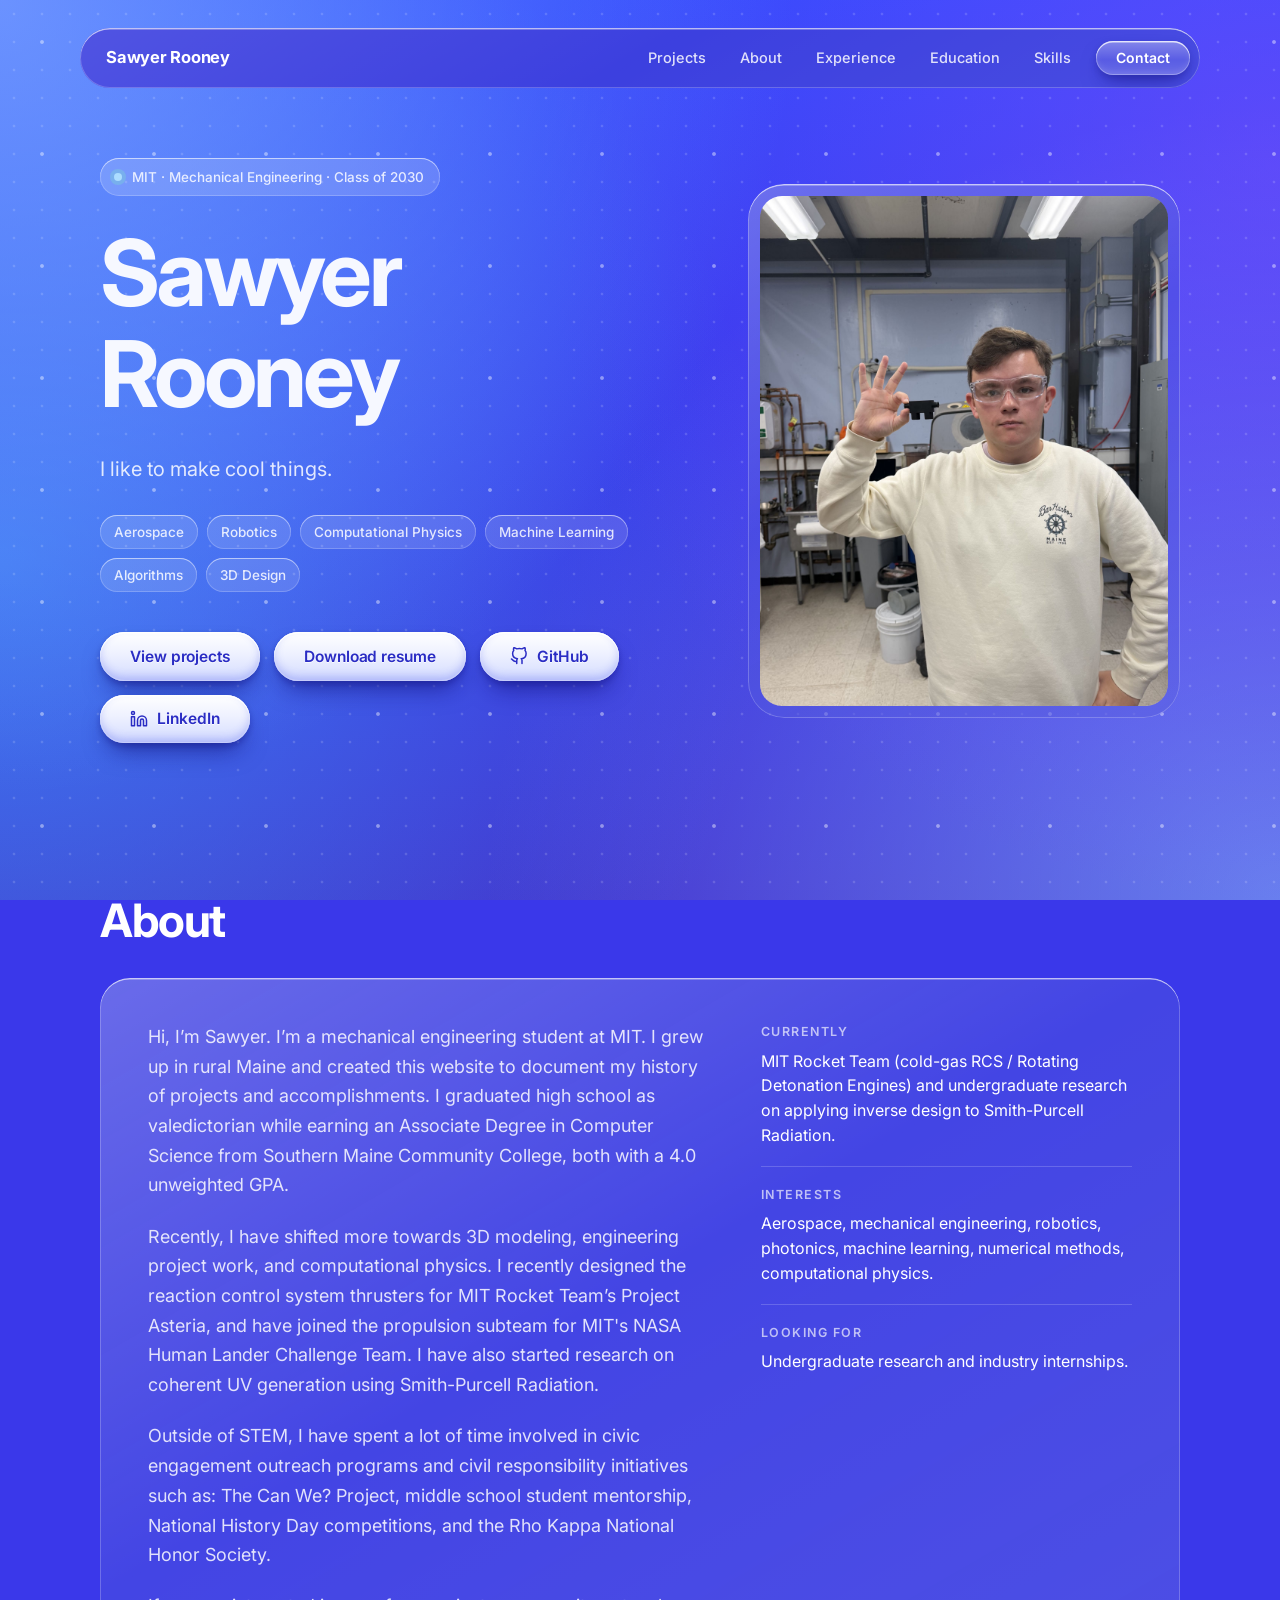
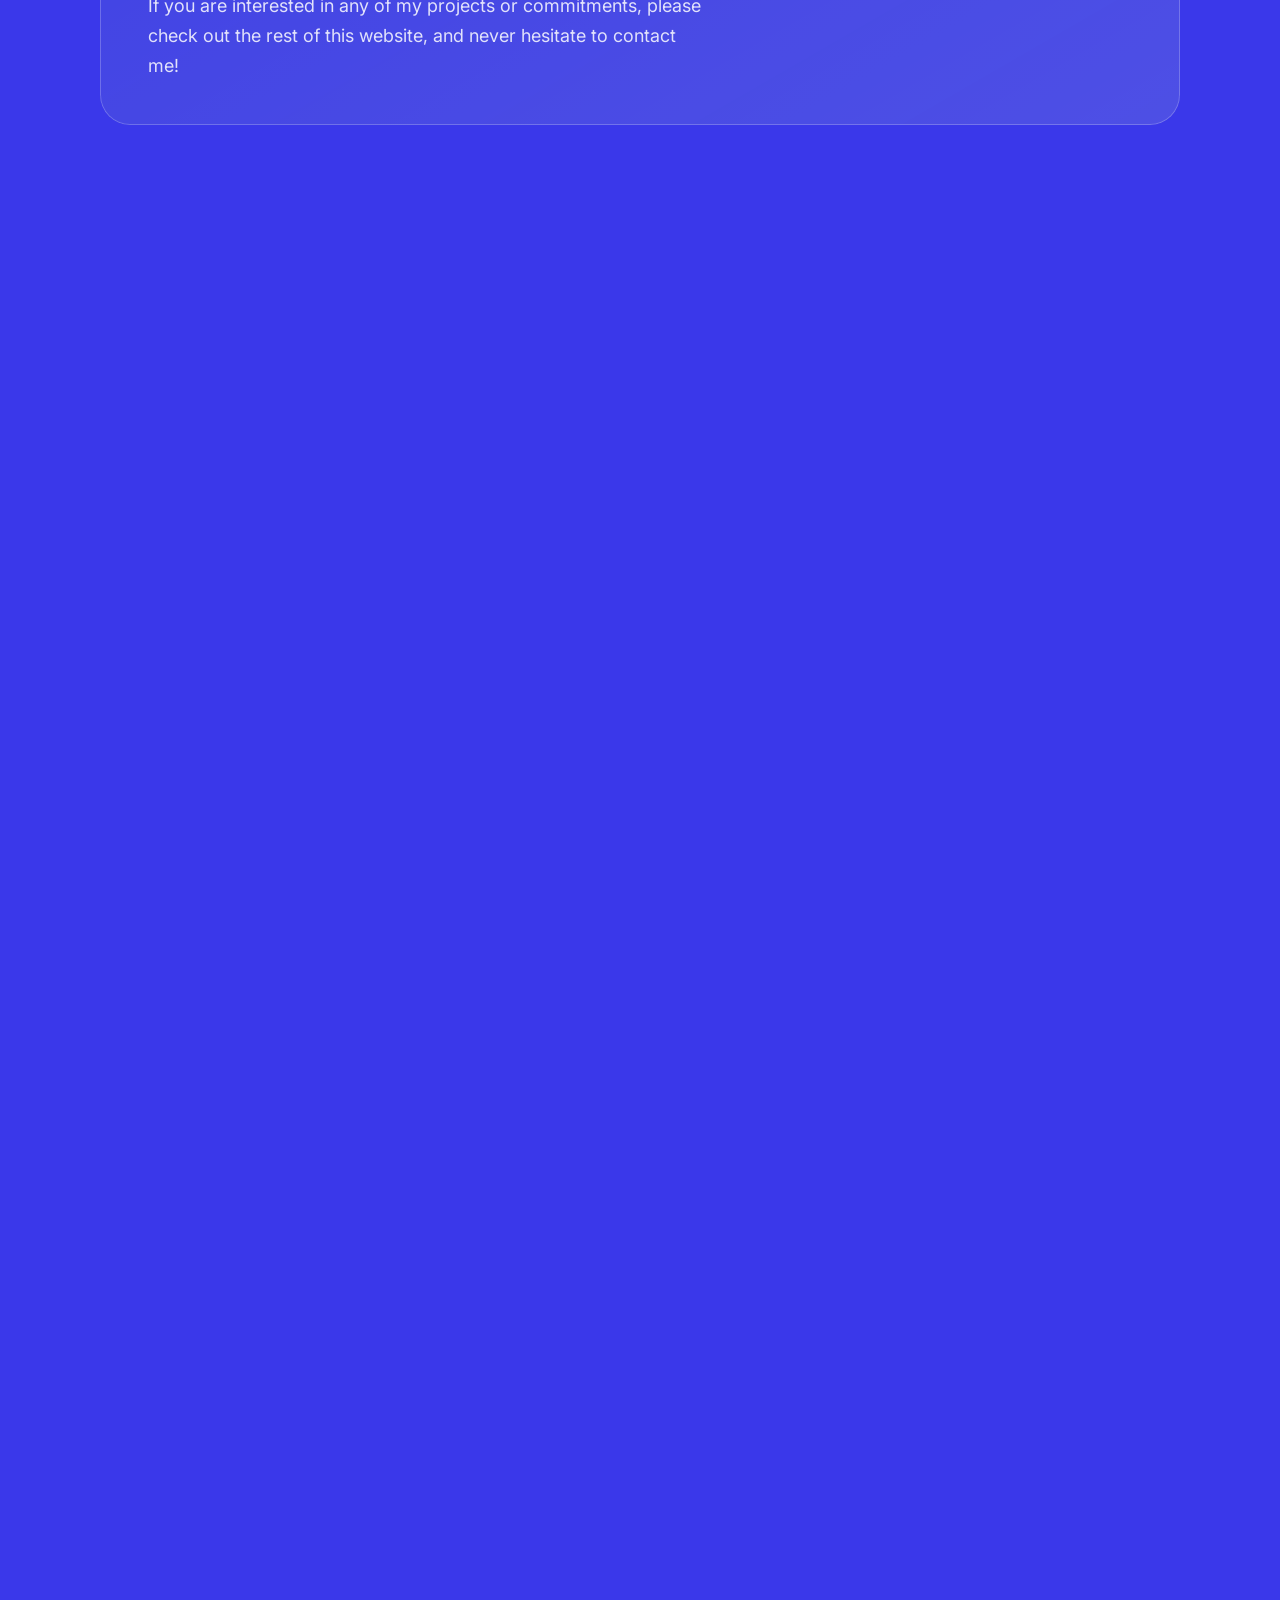
==== commit 967b6d49: "Update personal introduction and contact section" ====
--- a/index.html
+++ b/index.html
@@ -63,7 +63,7 @@
     <h2>About</h2>
     <div class="panel glass about">
       <div class="prose">
-        <p>Hi, I’m Sawyer. I’m a mechanical engineering student at MIT. I grew up in rural Maine and have much prior experience in computer science. I graduated high school as valedictorian while earning an Associate Degree in Computer Science from Southern Maine Community College, both with a 4.0 unweighted GPA.</p>
+        <p>Hi, I’m Sawyer. I’m a mechanical engineering student at MIT. I grew up in rural Maine and created this website to document my history of projects and accomplishments. I graduated high school as valedictorian while earning an Associate Degree in Computer Science from Southern Maine Community College, both with a 4.0 unweighted GPA.</p>
         <p>Recently, I have shifted more towards 3D modeling, engineering project work, and computational physics. I recently designed the reaction control system thrusters for MIT Rocket Team’s Project Asteria, and have joined the propulsion subteam for MIT's NASA Human Lander Challenge Team. I have also started research on coherent UV generation using Smith-Purcell Radiation.</p>
         <p>Outside of STEM, I have spent a lot of time involved in civic engagement outreach programs and civil responsibility initiatives such as: The Can We? Project, middle school student mentorship, National History Day competitions, and the Rho Kappa National Honor Society.</p>
         <p>If you are interested in any of my projects or commitments, please check out the rest of this website, and never hesitate to contact me!</p>
@@ -208,7 +208,7 @@
   <section id="contact" class="section wrap">
     <div class="panel glass contact">
       <h2>Contact Me!</h2>
-      <p class="contact-lede">I’m excitedly looking for undergraduate research opportunities and engineering internship opportunities. If you are reading this and are interested in my work, please don’t hesitate to reach out!</p>
+      <p class="contact-lede">I’m excitedly looking for undergraduate research and engineering internship opportunities. If you are reading this and are interested in my work, please don’t hesitate to reach out!</p>
       <p class="email">sawyer_r@mit.edu</p>
       <div class="actions center">
         <a class="btn primary" href="mailto:sawyer_r@mit.edu">Send an email</a>
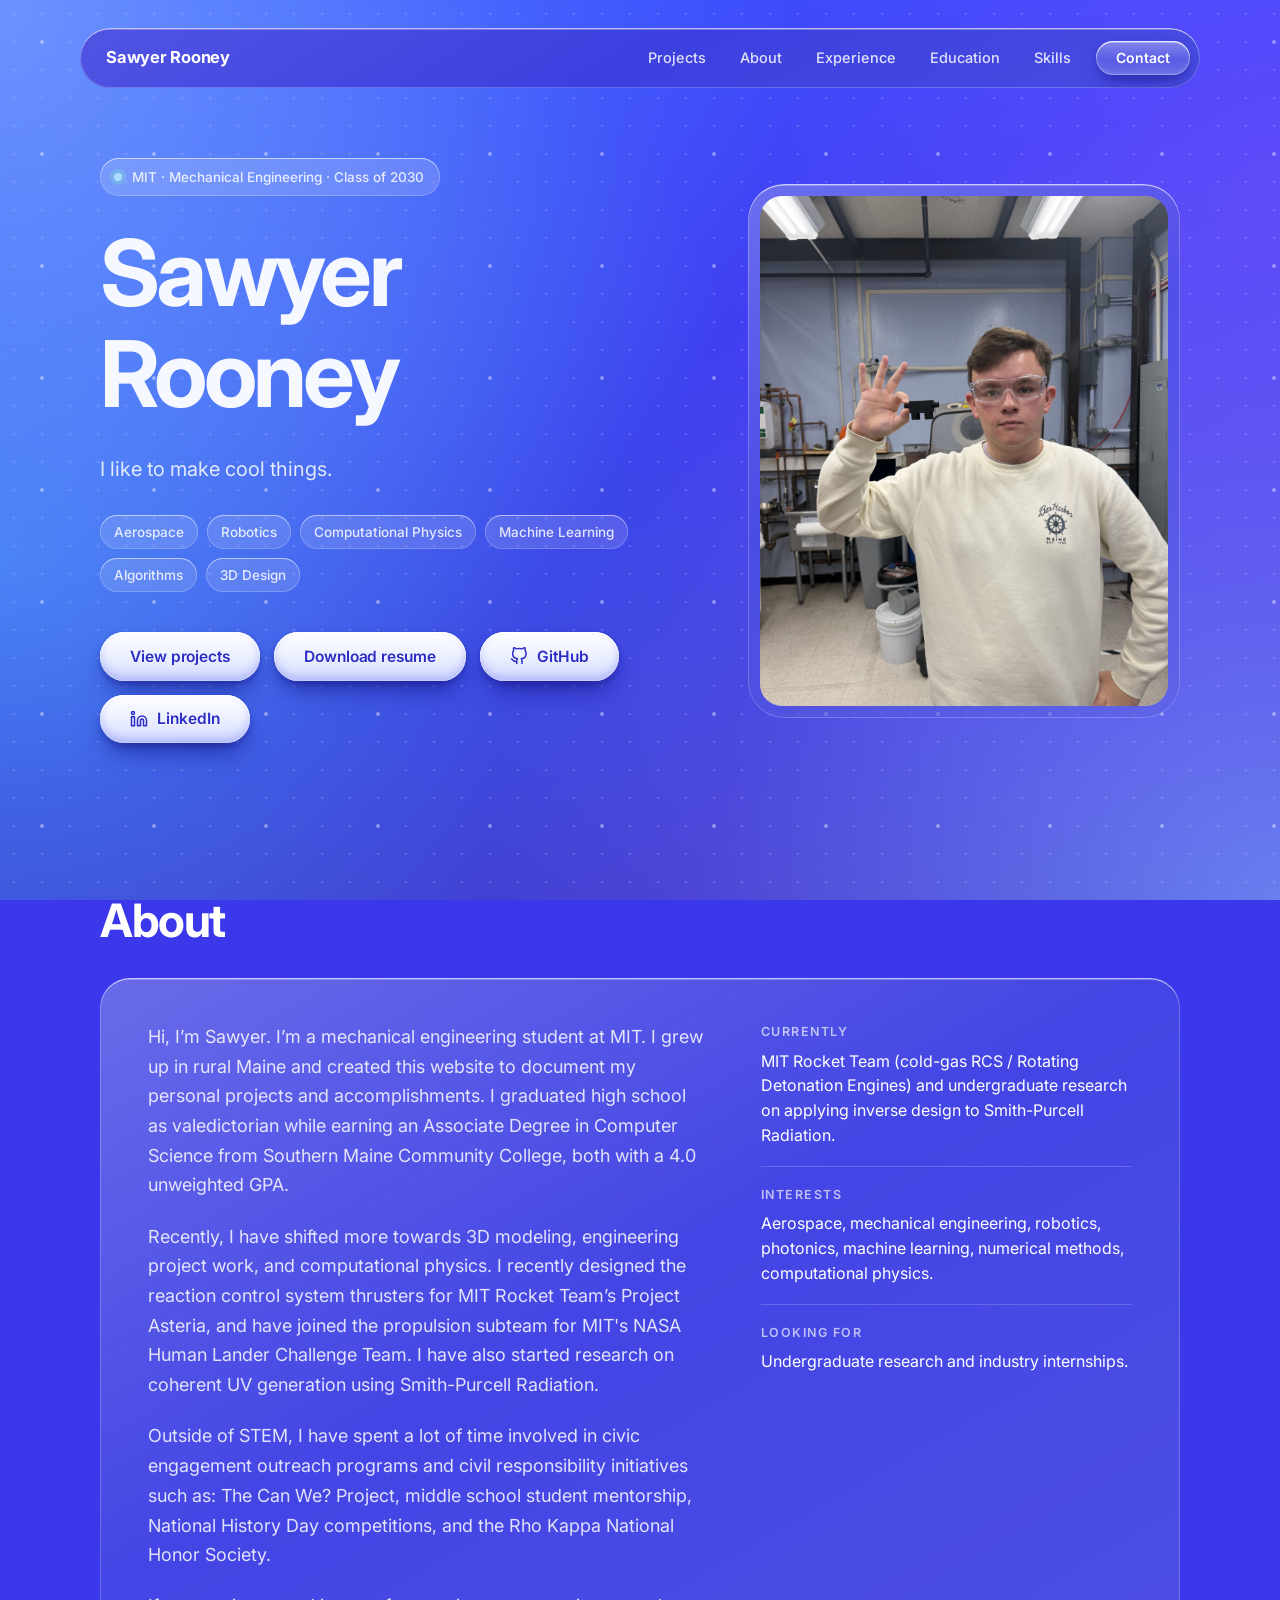
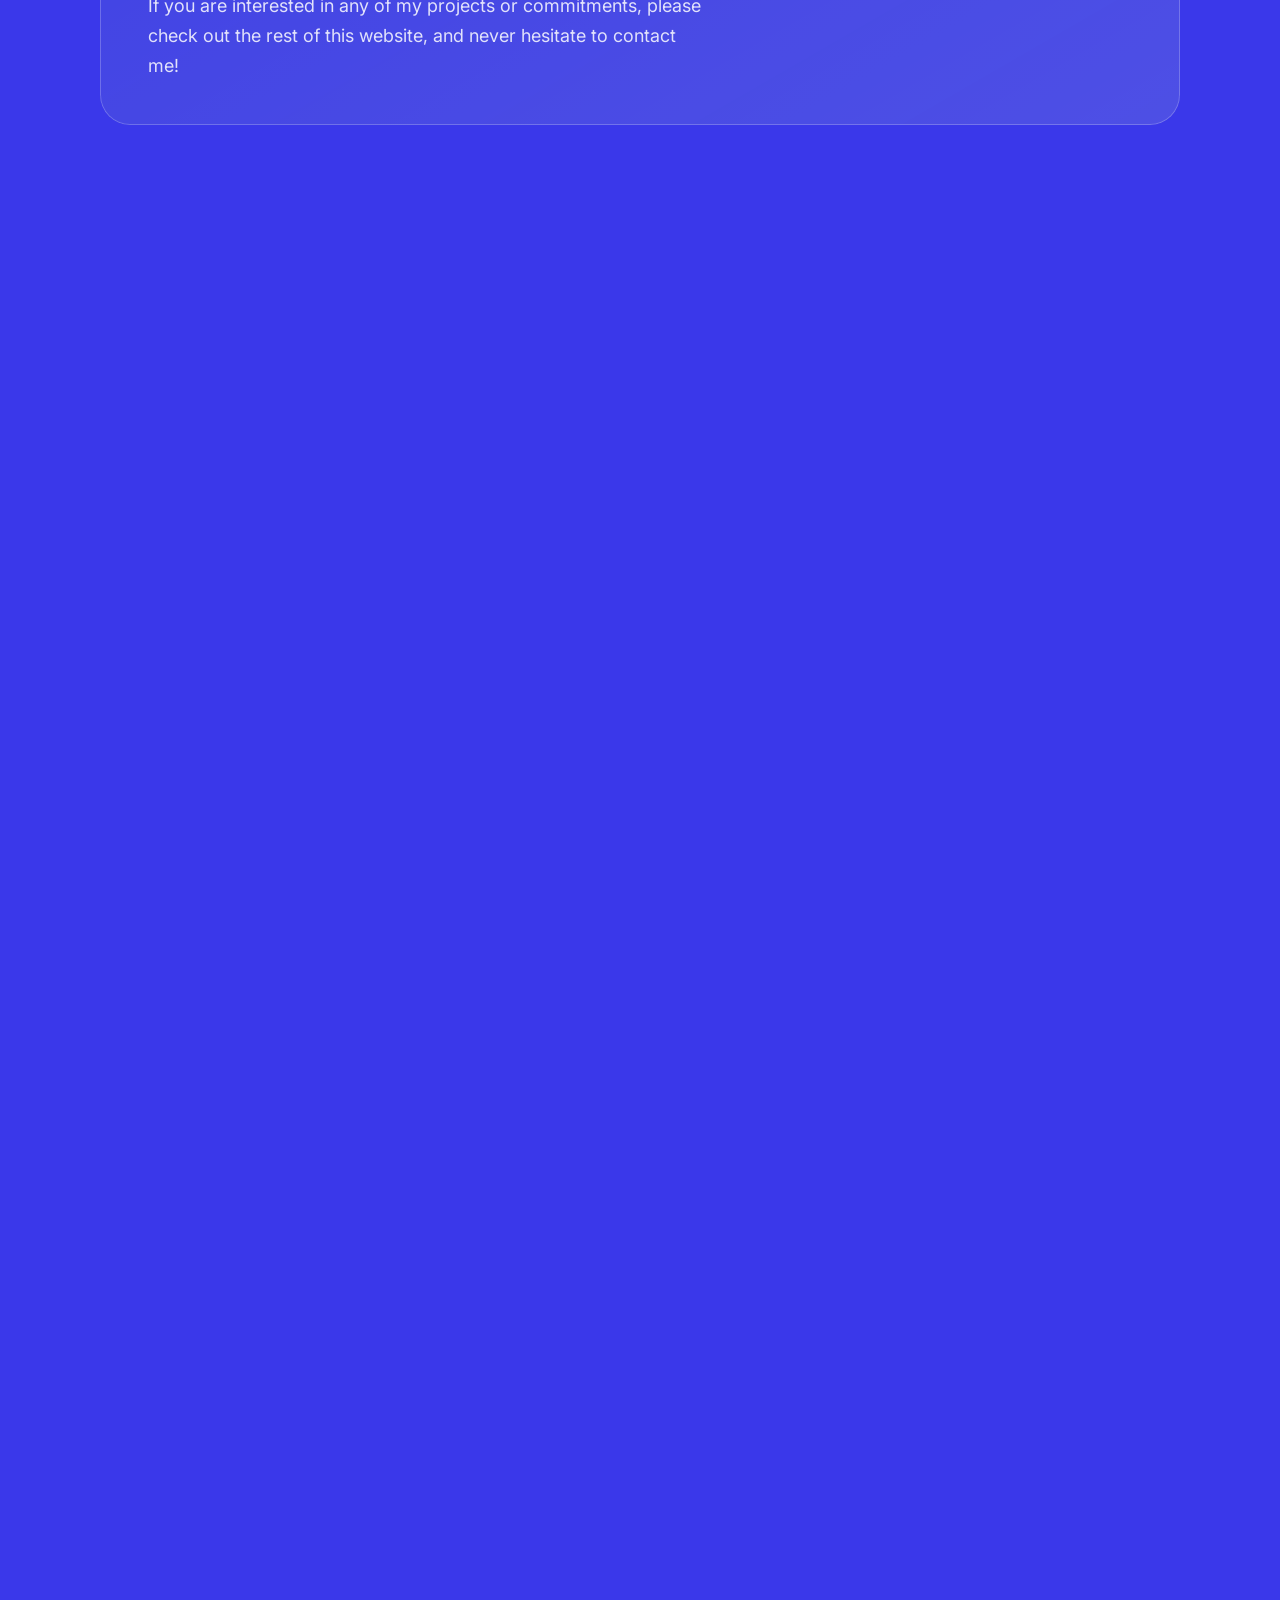
==== commit 2938c8b8: "Update personal description in About section" ====
--- a/index.html
+++ b/index.html
@@ -63,7 +63,7 @@
     <h2>About</h2>
     <div class="panel glass about">
       <div class="prose">
-        <p>Hi, I’m Sawyer. I’m a mechanical engineering student at MIT. I grew up in rural Maine and created this website to document my history of projects and accomplishments. I graduated high school as valedictorian while earning an Associate Degree in Computer Science from Southern Maine Community College, both with a 4.0 unweighted GPA.</p>
+        <p>Hi, I’m Sawyer. I’m a mechanical engineering student at MIT. I grew up in rural Maine and created this website to document my personal projects and accomplishments. I graduated high school as valedictorian while earning an Associate Degree in Computer Science from Southern Maine Community College, both with a 4.0 unweighted GPA.</p>
         <p>Recently, I have shifted more towards 3D modeling, engineering project work, and computational physics. I recently designed the reaction control system thrusters for MIT Rocket Team’s Project Asteria, and have joined the propulsion subteam for MIT's NASA Human Lander Challenge Team. I have also started research on coherent UV generation using Smith-Purcell Radiation.</p>
         <p>Outside of STEM, I have spent a lot of time involved in civic engagement outreach programs and civil responsibility initiatives such as: The Can We? Project, middle school student mentorship, National History Day competitions, and the Rho Kappa National Honor Society.</p>
         <p>If you are interested in any of my projects or commitments, please check out the rest of this website, and never hesitate to contact me!</p>
